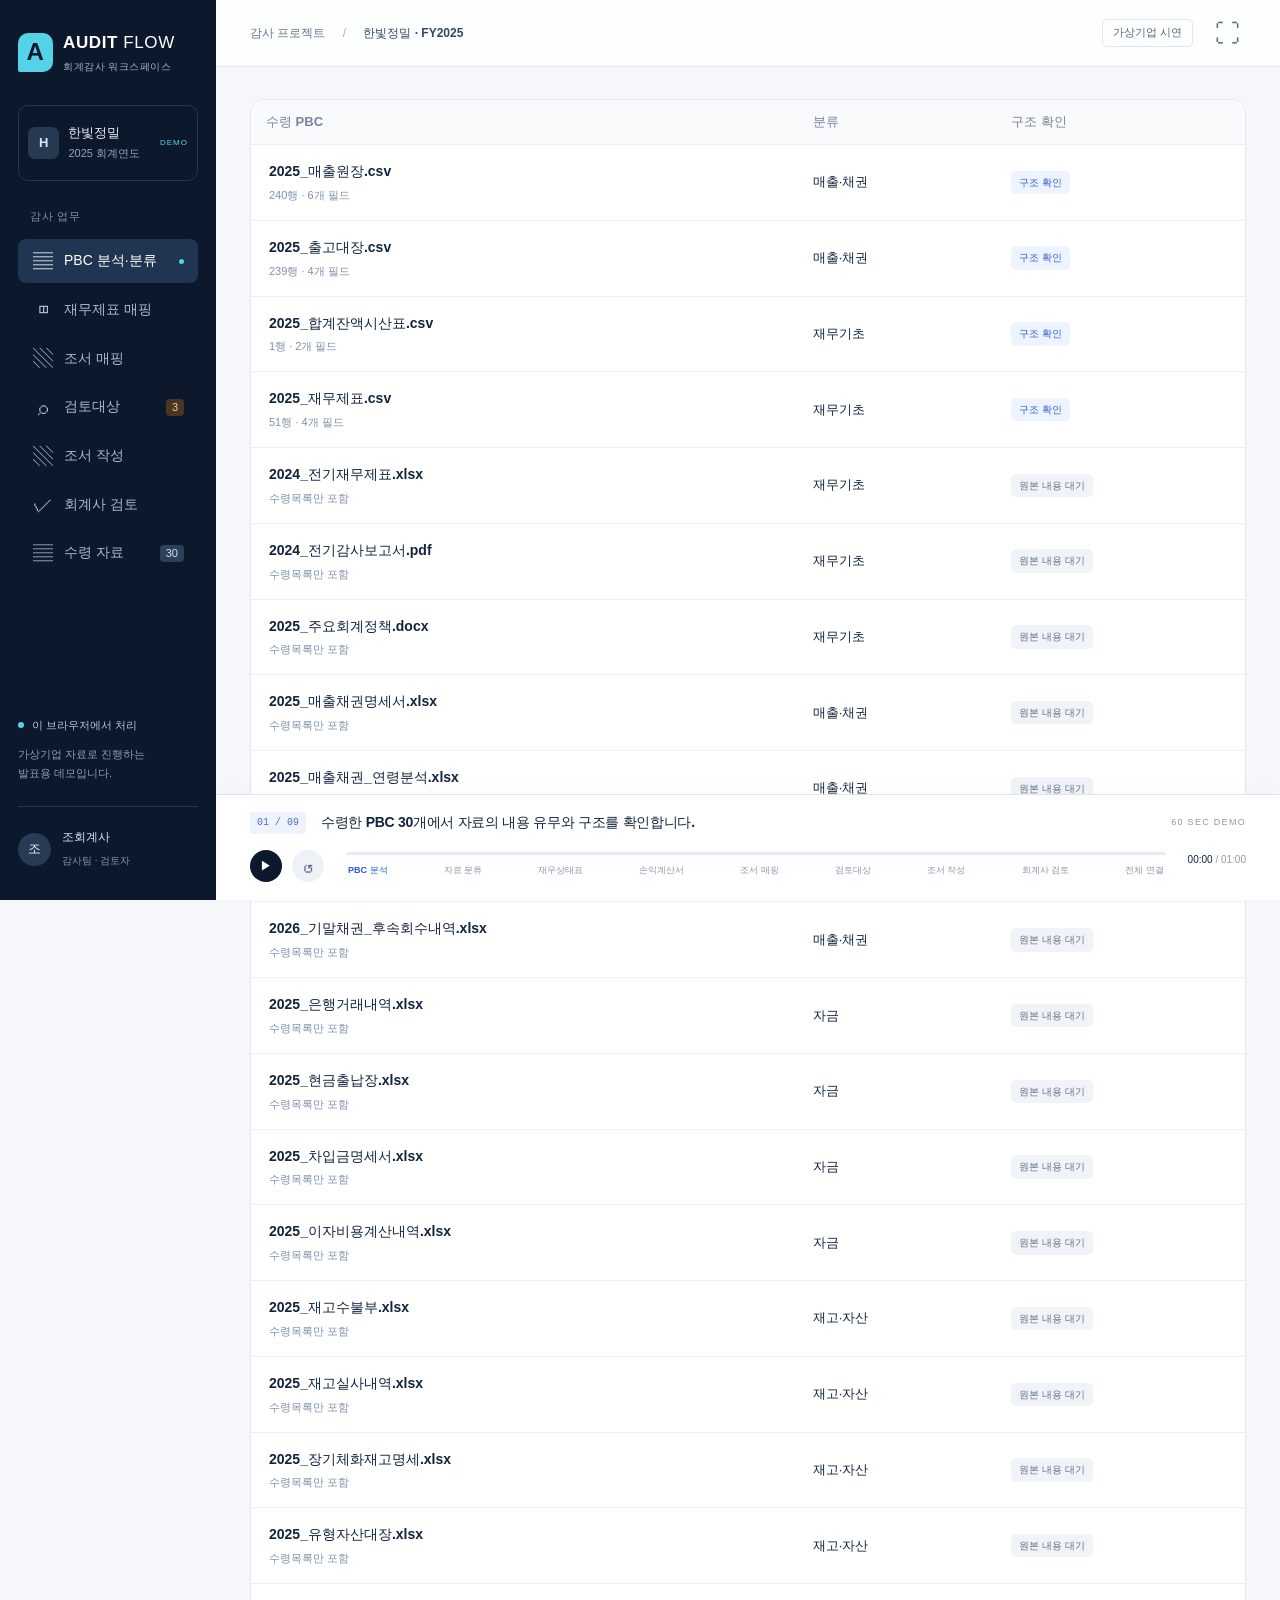
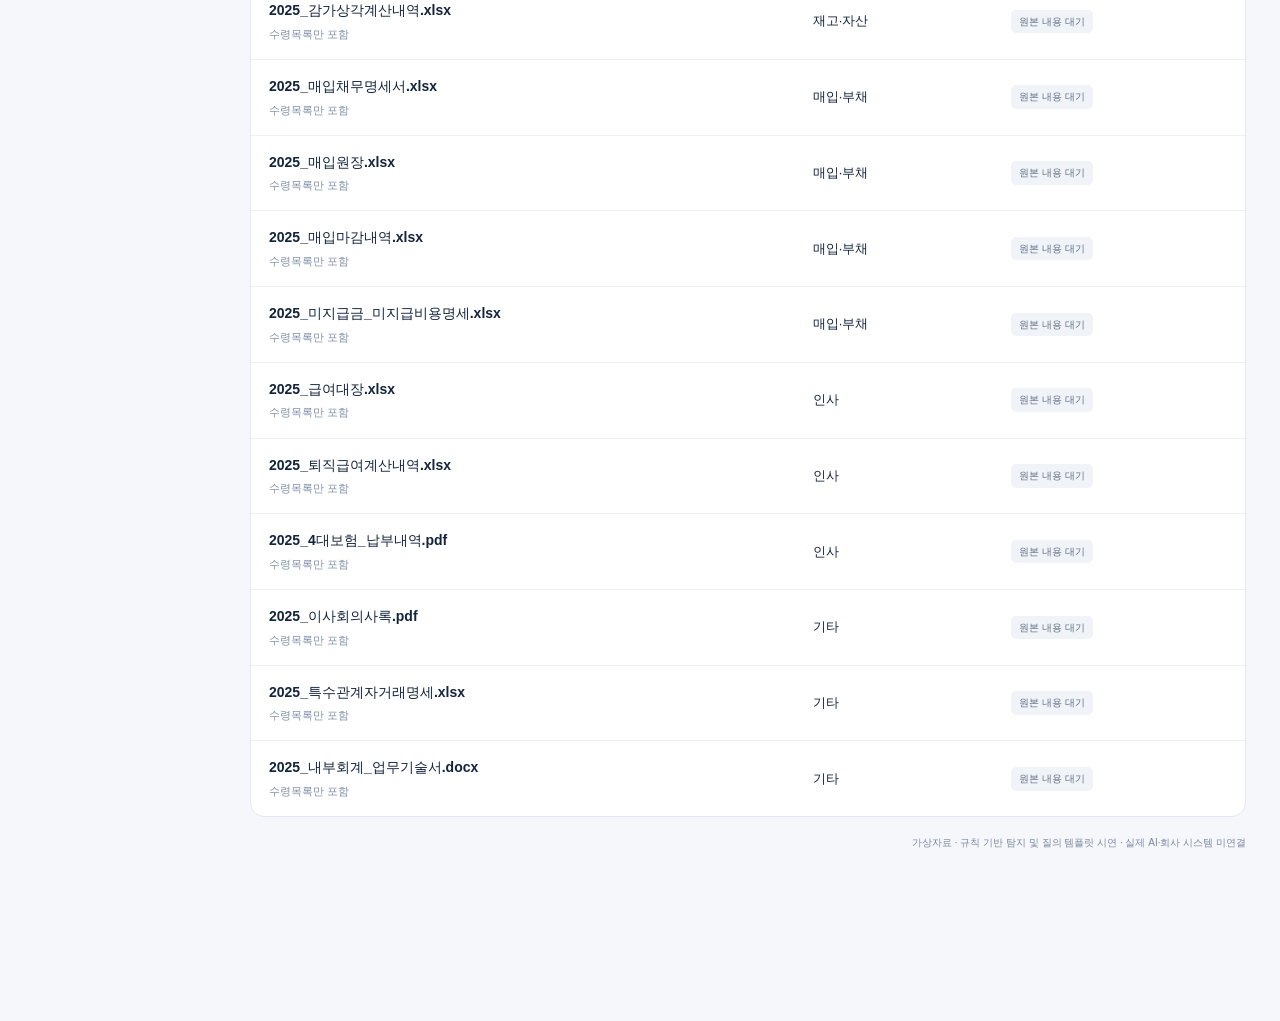
==== audit-demo/index.html @ a82c6f41 "Open audit demo with a focused PBC classification and structure list" ====
<!doctype html>
<html lang="ko">
<head>
  <meta charset="UTF-8">
  <meta name="viewport" content="width=device-width, initial-scale=1">
  <meta name="robots" content="noindex, nofollow">
  <meta name="description" content="수령한 PBC 30개를 분석하고 재무상태표·손익계산서 매핑, 검토대상 확인, 조서 작성으로 이어지는 60초 인터랙티브 데모">
  <title>AUDIT FLOW — 회계감사 자동화 데모</title>
  <link rel="icon" href="data:image/svg+xml,%3Csvg xmlns='http://www.w3.org/2000/svg' viewBox='0 0 40 40'%3E%3Crect width='40' height='40' rx='10' fill='%230c192c'/%3E%3Cpath d='M10 29 20 10 30 29M14 23h12' fill='none' stroke='%2358d4ef' stroke-width='4'/%3E%3C/svg%3E">
  <link rel="stylesheet" href="./styles.css">
  <script src="./engine.js" defer></script>
  <script src="./planning.js" defer></script>
  <script src="./fs-mapping.js" defer></script>
  <script src="./statement-presentation.js" defer></script>
  <script src="./pbc.js" defer></script>
  <script src="./xlsx.js" defer></script>
  <script src="./app.js" defer></script>
</head>
<body>
  <a class="skip" href="#view">본문으로 이동</a>
  <aside class="sidebar">
    <a class="brand" href="./" aria-label="Audit Flow 데모 처음으로"><span class="brand-mark">A</span><span>AUDIT<span class="brand-light"> FLOW</span><small>회계감사 워크스페이스</small></span></a>
    <div class="engagement"><span class="company-avatar">H</span><div><strong>한빛정밀</strong><small>2025 회계연도</small></div><span class="demo-chip">DEMO</span></div>
    <div class="nav-label">감사 업무</div>
    <nav aria-label="감사 업무 메뉴" id="navigation">
      <button data-view="pbc" class="nav-item active" aria-current="page"><span class="nav-icon">▤</span>PBC 분석·분류<span class="nav-dot"></span></button>
      <button data-view="overview" class="nav-item"><span class="nav-icon">◫</span>재무제표 매핑</button>
      <button data-view="workpapers" class="nav-item"><span class="nav-icon">▧</span>조서 매핑</button>
      <button data-view="findings" class="nav-item"><span class="nav-icon">⌕</span>검토대상<span class="nav-count warm" id="issue-nav-count">3</span></button>
      <button data-view="paper" class="nav-item"><span class="nav-icon">▧</span>조서 작성</button>
      <button data-view="review" class="nav-item"><span class="nav-icon">✓</span>회계사 검토</button>
      <button data-view="data" class="nav-item"><span class="nav-icon">▤</span>수령 자료<span class="nav-count" id="file-nav-count">30</span></button>
    </nav>
    <div class="sidebar-bottom"><div class="secure-label"><span class="local-dot"></span>이 브라우저에서 처리</div><p>가상기업 자료로 진행하는<br>발표용 데모입니다.</p><div class="profile"><span>조</span><div><strong>조회계사</strong><small>감사팀 · 검토자</small></div></div></div>
  </aside>
  <div class="workspace">
    <header class="topbar"><div class="breadcrumb">감사 프로젝트 <span>/</span> <strong>한빛정밀 · FY2025</strong></div><div class="topbar-right"><span class="sample-badge">가상기업 시연</span><button class="icon-button" id="fullscreen" aria-label="전체 화면으로 보기" title="전체 화면">⛶</button></div></header>
    <main>
      <div class="page-heading" hidden><div><div class="eyebrow">CONNECTED AUDIT · DEMO</div><h1 id="view-title">재무제표 · PBC 연결</h1><p id="view-subtitle">당기·전기 금액을 확인하고, 오른쪽에서 계정별 매핑과 자료 연결을 확인합니다.</p></div><button class="button primary" id="play-top"><span class="play-symbol">▶</span>60초 시연</button></div>
      <div id="view" tabindex="-1"><!-- INITIAL_VIEW --><section class="panel pbc-list-panel" aria-label="수령 PBC 목록"><div class="pbc-scroll"><table class="pbc-table"><thead><tr><th scope="col">수령 PBC</th><th scope="col">분류</th><th scope="col">구조 확인</th></tr></thead><tbody><tr class=""><td><button class="pbc-file" data-pbc-file="ledger" aria-expanded="false">2025_매출원장.csv<small>240행 · 6개 필드</small></button></td><td>매출·채권</td><td><span class="status blue">구조 확인</span></td></tr><tr class=""><td><button class="pbc-file" data-pbc-file="shipments" aria-expanded="false">2025_출고대장.csv<small>239행 · 4개 필드</small></button></td><td>매출·채권</td><td><span class="status blue">구조 확인</span></td></tr><tr class=""><td><button class="pbc-file" data-pbc-file="trialBalance" aria-expanded="false">2025_합계잔액시산표.csv<small>1행 · 2개 필드</small></button></td><td>재무기초</td><td><span class="status blue">구조 확인</span></td></tr><tr class=""><td><button class="pbc-file" data-pbc-file="financials" aria-expanded="false">2025_재무제표.csv<small>51행 · 4개 필드</small></button></td><td>재무기초</td><td><span class="status blue">구조 확인</span></td></tr><tr class=""><td><button class="pbc-file" data-pbc-file="priorFinancials" aria-expanded="false">2024_전기재무제표.xlsx<small>수령목록만 포함</small></button></td><td>재무기초</td><td><span class="status gray">원본 내용 대기</span></td></tr><tr class=""><td><button class="pbc-file" data-pbc-file="priorAuditReport" aria-expanded="false">2024_전기감사보고서.pdf<small>수령목록만 포함</small></button></td><td>재무기초</td><td><span class="status gray">원본 내용 대기</span></td></tr><tr class=""><td><button class="pbc-file" data-pbc-file="accountingPolicies" aria-expanded="false">2025_주요회계정책.docx<small>수령목록만 포함</small></button></td><td>재무기초</td><td><span class="status gray">원본 내용 대기</span></td></tr><tr class=""><td><button class="pbc-file" data-pbc-file="receivablesSchedule" aria-expanded="false">2025_매출채권명세서.xlsx<small>수령목록만 포함</small></button></td><td>매출·채권</td><td><span class="status gray">원본 내용 대기</span></td></tr><tr class=""><td><button class="pbc-file" data-pbc-file="receivablesAging" aria-expanded="false">2025_매출채권_연령분석.xlsx<small>수령목록만 포함</small></button></td><td>매출·채권</td><td><span class="status gray">원본 내용 대기</span></td></tr><tr class=""><td><button class="pbc-file" data-pbc-file="salesContracts" aria-expanded="false">2025_주요매출계약서.pdf<small>수령목록만 포함</small></button></td><td>매출·채권</td><td><span class="status gray">원본 내용 대기</span></td></tr><tr class=""><td><button class="pbc-file" data-pbc-file="subsequentCollections" aria-expanded="false">2026_기말채권_후속회수내역.xlsx<small>수령목록만 포함</small></button></td><td>매출·채권</td><td><span class="status gray">원본 내용 대기</span></td></tr><tr class=""><td><button class="pbc-file" data-pbc-file="bankTransactions" aria-expanded="false">2025_은행거래내역.xlsx<small>수령목록만 포함</small></button></td><td>자금</td><td><span class="status gray">원본 내용 대기</span></td></tr><tr class=""><td><button class="pbc-file" data-pbc-file="cashBook" aria-expanded="false">2025_현금출납장.xlsx<small>수령목록만 포함</small></button></td><td>자금</td><td><span class="status gray">원본 내용 대기</span></td></tr><tr class=""><td><button class="pbc-file" data-pbc-file="borrowingsSchedule" aria-expanded="false">2025_차입금명세서.xlsx<small>수령목록만 포함</small></button></td><td>자금</td><td><span class="status gray">원본 내용 대기</span></td></tr><tr class=""><td><button class="pbc-file" data-pbc-file="interestCalculation" aria-expanded="false">2025_이자비용계산내역.xlsx<small>수령목록만 포함</small></button></td><td>자금</td><td><span class="status gray">원본 내용 대기</span></td></tr><tr class=""><td><button class="pbc-file" data-pbc-file="inventoryMovement" aria-expanded="false">2025_재고수불부.xlsx<small>수령목록만 포함</small></button></td><td>재고·자산</td><td><span class="status gray">원본 내용 대기</span></td></tr><tr class=""><td><button class="pbc-file" data-pbc-file="inventoryCount" aria-expanded="false">2025_재고실사내역.xlsx<small>수령목록만 포함</small></button></td><td>재고·자산</td><td><span class="status gray">원본 내용 대기</span></td></tr><tr class=""><td><button class="pbc-file" data-pbc-file="slowMovingInventory" aria-expanded="false">2025_장기체화재고명세.xlsx<small>수령목록만 포함</small></button></td><td>재고·자산</td><td><span class="status gray">원본 내용 대기</span></td></tr><tr class=""><td><button class="pbc-file" data-pbc-file="fixedAssetRegister" aria-expanded="false">2025_유형자산대장.xlsx<small>수령목록만 포함</small></button></td><td>재고·자산</td><td><span class="status gray">원본 내용 대기</span></td></tr><tr class=""><td><button class="pbc-file" data-pbc-file="depreciationSchedule" aria-expanded="false">2025_감가상각계산내역.xlsx<small>수령목록만 포함</small></button></td><td>재고·자산</td><td><span class="status gray">원본 내용 대기</span></td></tr><tr class=""><td><button class="pbc-file" data-pbc-file="payablesSchedule" aria-expanded="false">2025_매입채무명세서.xlsx<small>수령목록만 포함</small></button></td><td>매입·부채</td><td><span class="status gray">원본 내용 대기</span></td></tr><tr class=""><td><button class="pbc-file" data-pbc-file="purchasesLedger" aria-expanded="false">2025_매입원장.xlsx<small>수령목록만 포함</small></button></td><td>매입·부채</td><td><span class="status gray">원본 내용 대기</span></td></tr><tr class=""><td><button class="pbc-file" data-pbc-file="purchaseClosing" aria-expanded="false">2025_매입마감내역.xlsx<small>수령목록만 포함</small></button></td><td>매입·부채</td><td><span class="status gray">원본 내용 대기</span></td></tr><tr class=""><td><button class="pbc-file" data-pbc-file="accrualsSchedule" aria-expanded="false">2025_미지급금_미지급비용명세.xlsx<small>수령목록만 포함</small></button></td><td>매입·부채</td><td><span class="status gray">원본 내용 대기</span></td></tr><tr class=""><td><button class="pbc-file" data-pbc-file="payrollLedger" aria-expanded="false">2025_급여대장.xlsx<small>수령목록만 포함</small></button></td><td>인사</td><td><span class="status gray">원본 내용 대기</span></td></tr><tr class=""><td><button class="pbc-file" data-pbc-file="retirementBenefits" aria-expanded="false">2025_퇴직급여계산내역.xlsx<small>수령목록만 포함</small></button></td><td>인사</td><td><span class="status gray">원본 내용 대기</span></td></tr><tr class=""><td><button class="pbc-file" data-pbc-file="socialInsurance" aria-expanded="false">2025_4대보험_납부내역.pdf<small>수령목록만 포함</small></button></td><td>인사</td><td><span class="status gray">원본 내용 대기</span></td></tr><tr class=""><td><button class="pbc-file" data-pbc-file="boardMinutes" aria-expanded="false">2025_이사회의사록.pdf<small>수령목록만 포함</small></button></td><td>기타</td><td><span class="status gray">원본 내용 대기</span></td></tr><tr class=""><td><button class="pbc-file" data-pbc-file="relatedParties" aria-expanded="false">2025_특수관계자거래명세.xlsx<small>수령목록만 포함</small></button></td><td>기타</td><td><span class="status gray">원본 내용 대기</span></td></tr><tr class=""><td><button class="pbc-file" data-pbc-file="internalControlNarrative" aria-expanded="false">2025_내부회계_업무기술서.docx<small>수령목록만 포함</small></button></td><td>기타</td><td><span class="status gray">원본 내용 대기</span></td></tr></tbody></table></div></section><!-- /INITIAL_VIEW --></div>
      <div class="demo-disclosure">가상자료 · 규칙 기반 탐지 및 질의 템플릿 시연 · 실제 AI·회사 시스템 미연결</div>
    </main>
    <section class="presenter" aria-label="발표 재생 제어">
      <div class="presenter-caption"><span id="scene-number">자료 탐색</span><strong id="caption">당기·전기 금액을 확인하고, 오른쪽에서 계정별 매핑과 자료 연결을 확인합니다.</strong><span class="runtime-label">60 SEC DEMO</span></div>
      <div class="player-row"><button class="player-button" id="play" aria-label="60초 시연 재생">▶</button><button class="player-button reset-button" id="restart" aria-label="시연 처음으로">↺</button><div class="timeline"><div class="timeline-track"><div id="timeline-fill"></div></div><div class="chapters" id="chapters"></div></div><span class="timecode" id="timecode">00:00 <span>/ 01:00</span></span></div>
    </section>
  </div>
  <div class="toast" id="toast" role="status" aria-live="polite" hidden></div>
  <noscript>이 데모를 실행하려면 브라우저의 JavaScript를 활성화해 주세요.</noscript>
</body>
</html>
---- audit-demo/styles.css ----
@charset "UTF-8";
:root{color-scheme:light;--ink:#13243d;--muted:#6b788a;--navy:#0c192c;--blue:#255be8;--cyan:#53d2e8;--line:#e2e8f0;--paper:#f5f7fb;--amber:#ad5d0c;--radius:14px;font-family:Inter,Pretendard,"Noto Sans KR","Apple SD Gothic Neo","Malgun Gothic",sans-serif;font-synthesis:none}
*{box-sizing:border-box}body{margin:0;background:var(--paper);color:var(--ink);font-size:15px;line-height:1.55}button,input,textarea{font:inherit}button,a,input,textarea{-webkit-tap-highlight-color:transparent}button{cursor:pointer}button{color:inherit}button:disabled{cursor:default;opacity:.45}button:focus-visible,a:focus-visible,input:focus-visible,textarea:focus-visible{outline:3px solid #36a7ff;outline-offset:4px}button{border:0}a{color:inherit}strong{font-weight:700}small{font-size:12px}.skip{position:fixed;left:20px;top:-70px;background:white;padding:12px;z-index:100}.skip:focus{top:12px}.sidebar{position:fixed;inset:0 auto 0 0;width:216px;background:var(--navy);color:#a5b3c9;padding:30px 18px;display:flex;flex-direction:column;z-index:20}.brand{display:flex;align-items:center;gap:10px;color:#fff;text-decoration:none;font-size:17px;font-weight:800;letter-spacing:.6px}.brand-mark{display:grid;place-items:center;width:35px;height:39px;background:var(--cyan);color:var(--navy);border-radius:10px 10px 10px 2px;font-size:24px;line-height:1}.brand-light{font-weight:400}.brand small{display:block;font-size:10px;color:#a5b3c9;margin-top:3px;letter-spacing:.5px;font-weight:500}.engagement{display:flex;align-items:center;gap:9px;padding:17px 9px;margin:30px 0 27px;border:1px solid #27364b;border-radius:10px;font-size:13px}.company-avatar{background:#283a52;color:#d1e9fe;border-radius:7px;padding:6px 11px;font-weight:800}.engagement strong{display:block;color:#e8effc}.engagement small{color:#95a6be;font-size:11px}.demo-chip{margin-left:auto;font-size:8px;color:#65d0e7;letter-spacing:1px}.nav-label{font-size:11px;color:#7f90aa;letter-spacing:.8px;margin:0 12px 9px}.nav-item{display:flex;align-items:center;gap:11px;width:100%;padding:13px 14px;margin:5px 0;background:transparent;color:#aab9cd;text-align:left;border-radius:8px;font-size:14px;transition:background .18s,color .18s}.nav-item:hover{background:#1b2b41;color:white}.nav-item.active{background:#203552;color:#fff}.nav-icon{font-size:20px;width:21px;text-align:center;line-height:1}.nav-count{margin-left:auto;padding:0 6px;font-size:11px;background:#2d4059;border-radius:4px;color:#d2e3f8}.nav-count.warm{background:#473622;color:#ffd18c}.nav-dot{margin-left:auto;width:5px;height:5px;border-radius:50%;background:var(--cyan)}.nav-item:not(.active) .nav-dot{display:none}.sidebar-bottom{margin-top:auto}.secure-label{display:flex;align-items:center;gap:8px;font-size:11px;color:#b5c7dd}.local-dot{width:6px;height:6px;border-radius:50%;background:var(--cyan)}.sidebar-bottom p{font-size:11px;line-height:1.8;color:#8c9db4;margin-bottom:22px}.profile{display:flex;align-items:center;gap:11px;padding-top:21px;border-top:1px solid #26364a}.profile>span{width:33px;height:33px;border-radius:50%;background:#273b54;display:grid;place-items:center;color:#e1eeff;font-size:13px}.profile strong{font-size:12px;color:#d7e4f5;display:block}.profile small{color:#8096b2;font-size:10px}.workspace{margin-left:216px}.topbar{height:67px;display:flex;align-items:center;justify-content:space-between;padding:0 34px;background:rgba(255,255,255,.85);border-bottom:1px solid var(--line)}.breadcrumb{font-size:12px;color:var(--muted)}.breadcrumb span{padding:0 14px;color:#a6b1c2}.breadcrumb strong{color:#344760;font-weight:600}.topbar-right{display:flex;align-items:center;gap:16px}.sample-badge{font-size:11px;color:#536680;padding:4px 10px;border:1px solid var(--line);border-radius:5px}.icon-button{background:none;font-size:25px;color:#5b6d83}.page-heading{display:flex;align-items:center;justify-content:space-between;gap:20px;margin-bottom:27px}.eyebrow{font-size:10px;font-weight:800;color:#536c91;letter-spacing:2px;margin-bottom:8px}h1{font-size:clamp(23px,2.35vw,36px);line-height:1.3;letter-spacing:-1.5px;margin:0;font-weight:750}.page-heading p{font-size:13px;color:var(--muted);margin:9px 0 0}main{padding:32px 34px 170px;max-width:1760px;margin:0 auto}.button{display:inline-flex;align-items:center;justify-content:center;gap:8px;border-radius:8px;background:#fff;border:1px solid #d8e1ee;min-height:39px;padding:8px 15px;font-size:12px;font-weight:650;white-space:nowrap;transition:transform .15s,background .15s}.button:hover{background:#eef3fc;transform:translateY(-1px)}.button.primary{background:var(--blue);border-color:var(--blue);color:#fff;box-shadow:0 4px 12px #245be824}.button.primary:hover{background:#1749cd}.button.small{min-height:31px;font-size:11px;padding:5px 10px}.button.dark{background:#16263d;color:#fff;border-color:#16263d}.play-symbol{font-size:10px}.summary-grid{display:grid;grid-template-columns:repeat(3,1fr);gap:14px;margin-bottom:21px}.metric{background:#fff;border:1px solid var(--line);border-radius:var(--radius);padding:21px 24px;display:flex;justify-content:space-between;align-items:center}.metric-label{font-size:12px;color:#52647c}.metric-value{font-size:34px;letter-spacing:-1px;font-weight:750;line-height:1.2;margin-top:9px;font-variant-numeric:tabular-nums}.metric-value small{font-size:13px;font-weight:500;margin-left:5px;color:#718097}.metric-foot{font-size:10px;color:#748197;margin-top:7px}.metric-icon{width:44px;height:44px;border-radius:12px;display:grid;place-items:center;background:#edf3ff;color:#386be4;font-size:24px}.metric.warning .metric-icon{color:#b57226;background:#fff4e4}.metric.warning .metric-value{color:#a8641b}.panel{background:white;border:1px solid var(--line);border-radius:var(--radius);overflow:hidden}.panel-head{display:flex;align-items:center;justify-content:space-between;gap:12px;padding:20px 23px;border-bottom:1px solid #edf0f6}.panel-title{font-size:14px;font-weight:750;margin:0}.panel-subtitle{font-size:11px;color:#8290a4;margin-top:4px}.panel-head small{color:#7d8ba1}.status{font-size:10px;padding:4px 8px;border-radius:5px;display:inline-flex;align-items:center;gap:5px;font-weight:600;white-space:nowrap}.status.blue{color:#2f5dcd;background:#edf3ff}.status.amber{color:#9c5b0b;background:#fff2df}.status.gray{color:#627086;background:#f0f3f7}.overview-grid{display:grid;grid-template-columns:minmax(0,1.33fr) minmax(280px,1fr);gap:19px}.flow-panel{padding:23px;background:linear-gradient(120deg,#12233d,#193253);color:white;border:0;border-radius:var(--radius);position:relative;overflow:hidden;margin-bottom:19px}.flow-panel .eyebrow{color:#94cfe7;font-size:9px}.flow-title{font-size:23px;letter-spacing:-.7px;margin:5px 0 6px}.flow-description{font-size:11px;color:#b9cadf;margin:0 0 24px}.flow-nodes{display:flex;align-items:center;justify-content:space-between;gap:8px}.flow-node{padding:13px 10px;width:30%;background:#ffffff09;border:1px solid #6586ac40;border-radius:9px}.flow-node span{display:block;font-size:10px;color:#9bb3d0;margin-bottom:5px}.flow-node strong{font-size:13px;font-weight:650}.flow-node small{display:block;margin-top:6px;font-size:10px;color:#9cb9d3}.flow-node:last-child{background:#53d2e818;border-color:#53d2e850}.flow-arrow{color:#6b8bb3;font-size:16px}.issue-list{padding:0 22px}.issue-card{display:block;width:100%;border-bottom:1px solid #edf0f6;background:white;text-align:left;padding:17px 0;transition:background .15s}.issue-card:last-child{border-bottom:0}.issue-card:hover{background:#f8faff}.issue-row-head{display:flex;align-items:center;justify-content:space-between;gap:6px;margin-bottom:8px}.transaction-id{font-size:10px;font-family:ui-monospace,SFMono-Regular,Consolas,monospace;color:#8190a8;letter-spacing:.3px}.issue-card strong{font-size:13px;display:block;line-height:1.5}.issue-card p{font-size:11px;color:#7c899c;margin:6px 0 0}.issue-amount{font-size:12px;color:#3c526f;display:flex;align-items:center;justify-content:space-between;margin-top:9px;font-variant-numeric:tabular-nums}.row-arrow{font-size:16px;color:#6f8bb2}.recon-list{padding:0 23px}.recon-row{display:flex;gap:10px;align-items:center;padding:14px 0;border-bottom:1px solid #edf0f6;font-size:12px}.recon-row:last-child{border-bottom:0}.recon-row .status{margin-left:auto}.check-mark{display:grid;place-items:center;background:#edf3ff;color:#426ede;border-radius:50%;width:20px;height:20px;font-size:11px}.recon-amount{display:block;font-size:10px;color:#8a98ab;font-variant-numeric:tabular-nums}.panel-footer{border-top:1px solid #edf0f6;padding:14px 23px;display:flex;align-items:center;justify-content:space-between;font-size:11px;color:#7a899f}.text-button{color:#2c61d9;font-size:11px;font-weight:650;background:none;padding:3px}.view-enter{animation:enter .35s ease both}@keyframes enter{from{opacity:0;transform:translateY(7px)}to{opacity:1;transform:none}}.demo-disclosure{font-size:10px;color:#7c899e;margin:18px 0 0;text-align:right}.presenter{position:fixed;bottom:0;left:216px;right:0;background:#fff;border-top:1px solid #dce4f0;padding:17px 34px 18px;z-index:15;box-shadow:0 -8px 24px #12223b04}.presenter-caption{display:flex;align-items:center;gap:15px;margin-bottom:16px}.presenter-caption>span:first-child{font-size:10px;font-family:ui-monospace,monospace;color:#4773c7;background:#eef3ff;padding:3px 7px;border-radius:4px}.presenter-caption strong{font-size:14px;font-weight:650;letter-spacing:-.3px}.runtime-label{margin-left:auto;color:#8c98aa;font-size:9px;letter-spacing:1.3px}.player-row{display:flex;align-items:center;gap:10px}.player-button{width:32px;height:32px;border-radius:50%;background:var(--navy);color:#fff;flex:0 0 auto;font-size:12px;display:grid;place-items:center}.reset-button{background:#eef2f8;color:#576a85;font-size:21px}.timeline{flex:1;min-width:0;margin:0 12px}.timeline-track{height:3px;background:#e5ebf5;border-radius:4px;overflow:hidden}.timeline-track>div{width:0;height:100%;background:#3367e5;transition:width .12s linear}.chapters{display:flex;justify-content:space-between;margin-top:7px;gap:4px}.chapters button{font-size:9px;background:none;color:#8996a9;padding:2px;white-space:nowrap}.chapters button.current{color:#285fe0;font-weight:750}.timecode{font-size:10px;font-variant-numeric:tabular-nums;white-space:nowrap;align-self:flex-start;padding-top:2px}.timecode span{color:#909aad}.file-grid{display:grid;grid-template-columns:repeat(4,minmax(0,1fr));gap:12px;margin-bottom:19px}.file-card{background:white;border:1px solid var(--line);border-radius:11px;padding:16px;text-align:left;min-width:0}.file-card.selected{border-color:#6591f2;background:#f3f7ff;box-shadow:0 0 0 1px #6591f2}.file-type{display:inline-flex;align-items:center;justify-content:center;border-radius:7px;width:34px;height:37px;background:#e9f0ff;color:#3e68ca;font-size:9px;font-weight:800;margin-bottom:12px}.file-name{font-size:12px;font-weight:650;display:block;word-break:keep-all;overflow-wrap:anywhere}.file-card small{display:block;color:#7b8aa0;font-size:10px;margin-top:5px}.table-wrap{overflow:auto}table{border-collapse:collapse;width:100%;font-size:12px;text-align:left}th{font-size:10px;color:#77869c;font-weight:600;background:#f8fafc;white-space:nowrap}th,td{padding:13px 18px;border-bottom:1px solid #edf1f6}td{white-space:nowrap}td.wrap{white-space:normal;min-width:180px}tbody tr:last-child td{border-bottom:0}td.num,th.num{text-align:right;font-variant-numeric:tabular-nums}tr.flagged td{background:#fff8ed}tr.flagged td:first-child{border-left:3px solid #ce8b36}tr.clickable{cursor:pointer}tr.clickable:hover td{background:#f0f5ff}.table-tools{display:flex;gap:8px;align-items:center}.search{font-size:12px;border:1px solid #dbe3ee;border-radius:7px;padding:7px 10px;min-width:0;width:200px;color:#263f60;background:white}.source-label{font-family:ui-monospace,monospace;font-size:10px;color:#7e8fa8}.detail-grid{display:grid;grid-template-columns:minmax(240px,.78fr) minmax(0,1.65fr);gap:19px}.finding-selector{border:1px solid var(--line);border-radius:var(--radius);overflow:hidden;background:white;align-self:start}.finding-selector .issue-card{padding:19px;border-left:3px solid transparent}.finding-selector .issue-card.selected{background:#f1f6ff;border-left-color:#326be8}.finding-selector .issue-card strong{font-size:12px}.finding-detail{min-width:0}.detail-heading{display:flex;justify-content:space-between;align-items:center;margin-bottom:15px}.detail-heading h2{font-size:20px;letter-spacing:-.6px;margin:4px 0 0}.detail-heading small{font-size:11px;color:#6c7c92}.evidence-pair{display:grid;grid-template-columns:1fr 35px 1fr;align-items:stretch;padding:23px;gap:0}.evidence-block{background:#f6f8fc;border:1px solid #e4eaf4;border-radius:10px;padding:18px}.evidence-block.alert{background:#fff8ee;border-color:#edcf9e}.evidence-block .evidence-label{font-size:11px;color:#697b95}.evidence-value{font-size:27px;letter-spacing:-.8px;font-weight:750;margin:8px 0;line-height:1.3;font-variant-numeric:tabular-nums;overflow-wrap:anywhere}.evidence-value.small{font-size:21px}.evidence-block .source-label{display:block;margin-top:7px;font-size:9px}.evidence-divider{display:grid;place-items:center;color:#c18a3e;font-size:20px}.finding-summary{padding:0 23px 20px;color:#576b88;font-size:12px;line-height:1.9}.question-panel{margin-top:17px;padding:22px;background:#f0f5ff;border:1px solid #d8e5ff;border-radius:var(--radius)}.question-panel h3{font-size:12px;margin:0 0 10px;color:#3159a2}.question-panel p{font-size:13px;line-height:1.9;margin:0;color:#344e75}.question-panel .status{margin-left:7px;font-size:9px;background:#e2ebfd}.detail-actions{display:flex;justify-content:flex-end;gap:8px;margin-top:17px}.evidence-table{margin-top:17px}.evidence-table.hidden{display:none}.paper-meta{display:flex;gap:28px;flex-wrap:wrap;padding:21px 24px;font-size:11px;border-bottom:1px solid #e8edf5}.paper-meta span{display:block;color:#8391a6;font-size:9px;margin-bottom:5px}.paper-meta strong{font-weight:650}.paper-banner{background:#122944;color:#fff;display:flex;justify-content:space-between;align-items:center;padding:24px}.paper-banner h2{margin:0;font-size:22px;letter-spacing:-.7px}.paper-banner p{margin:5px 0 0;color:#9cb8d6;font-size:11px}.paper-banner .status{background:#2b4360;color:#d6e9ff}.paper-body{padding:22px 24px}.paper-section-label{font-size:11px;color:#6481a6;margin:0 0 8px;font-weight:700}.paper-body p{font-size:12px;color:#4b617c;line-height:1.9;margin:0 0 20px}.paper-table td{font-size:11px;white-space:normal;vertical-align:top;line-height:1.8}.paper-table th{font-size:10px}.paper-note{margin:20px 0 0!important;padding:14px 17px;border-left:3px solid #b3c7e6;background:#f3f6fb;color:#68809e!important;font-size:11px!important}.review-layout{display:grid;grid-template-columns:minmax(0,1.2fr) minmax(280px,1fr);gap:20px}.review-card{padding:23px}.review-card label{display:block;font-size:12px;font-weight:650;margin:20px 0 8px}.review-card textarea{width:100%;min-height:126px;border:1px solid #d4dfed;background:#fbfcff;border-radius:8px;padding:12px;font-size:12px;resize:vertical;line-height:1.7;color:#314969}.review-card .helper{font-size:10px;color:#7f8ca1;margin:8px 0 20px}.review-card .question-panel{margin-top:15px;padding:17px}.review-card .question-panel p{font-size:12px}.review-history{padding:23px}.history-item{display:flex;gap:13px;padding:0 0 21px}.history-node{height:22px;width:22px;border-radius:50%;background:#edf3ff;color:#4b75c9;font-size:11px;display:grid;place-items:center;flex:0 0 auto}.history-item strong{font-size:12px;display:block}.history-item p{font-size:11px;color:#8190a5;margin:5px 0 0}.pending-box{border:1px solid #e7cda5;background:#fff8ed;border-radius:10px;padding:16px}.pending-box strong{font-size:12px;color:#9b651e}.pending-box p{font-size:11px;line-height:1.8;color:#91754f;margin:5px 0 0}.toast{position:fixed;bottom:135px;left:calc(50% + 108px);transform:translateX(-50%);background:#142a47;color:white;padding:13px 22px;border-radius:9px;box-shadow:0 8px 35px #132d5930;font-size:12px;z-index:100;max-width:80vw}.toast[hidden]{display:none}.empty{padding:45px;text-align:center;color:#72839b;font-size:13px}.toolbar-summary{font-size:11px;color:#7285a0}.overview-note{margin-top:18px;padding:14px 18px;background:#eef3fb;border:1px solid #e0e8f5;border-radius:9px;display:flex;align-items:center;gap:10px;font-size:11px;color:#6d809d}.overview-note strong{font-size:12px;color:#365475}.loading-line{height:3px;background:#edf2fb;overflow:hidden;margin-bottom:20px}.loading-line:before{content:"";display:block;width:35%;height:100%;background:#366cec;animation:load 1.2s infinite}@keyframes load{from{transform:translateX(-100%)}to{transform:translateX(400%)}}.inline-id{font-family:ui-monospace,monospace;font-size:11px;color:#607da4}.review-select{border:1px solid #d3dff0;border-radius:6px;background:white;font:inherit;padding:8px;width:100%;margin-top:13px;font-size:12px;color:#345273}.two-buttons{display:flex;gap:8px;flex-wrap:wrap}.recon-focus{outline:2px solid #8fabf5;outline-offset:3px}.highlight-pulse{animation:pulse 1.5s ease 2}@keyframes pulse{50%{box-shadow:0 0 0 5px #3b72ed16}}.replay-end{background:#122943;color:white;border-radius:12px;padding:24px;margin-bottom:20px;display:flex;justify-content:space-between;align-items:center;gap:15px}.replay-end h2{font-size:22px;margin:0 0 5px}.replay-end p{margin:0;color:#b5cce2;font-size:12px}
@media(min-width:1550px){main{padding:43px 48px 174px}.topbar{padding:0 48px}.presenter{padding:20px 48px}.summary-grid{gap:20px}.metric{padding:28px}.overview-grid{gap:25px}.flow-panel{padding:30px}.flow-title{font-size:28px}.flow-description{font-size:13px;margin-bottom:30px}.flow-node{padding:20px 16px}.flow-node strong{font-size:16px}.flow-node small{font-size:12px}.panel-head{padding:24px 27px}.issue-card{padding:22px 0}.issue-card strong{font-size:15px}.issue-card p{font-size:12px}.issue-amount{font-size:14px}.recon-row{padding:20px 0;font-size:14px}.presenter-caption strong{font-size:17px}.chapters button{font-size:11px}.evidence-value{font-size:34px}.question-panel p{font-size:16px}.finding-summary{font-size:14px}.paper-table td{font-size:13px}.paper-body p{font-size:14px}.review-card textarea{font-size:14px}.review-card .question-panel p{font-size:14px}}
@media(max-width:1100px){.sidebar{width:180px;padding:25px 12px}.workspace{margin-left:180px}.presenter{left:180px;padding:15px 22px}.brand{font-size:14px;gap:7px}.brand-mark{width:30px;height:35px}.demo-chip{display:none}main{padding:27px 22px 170px}.topbar{padding:0 22px}.page-heading{align-items:flex-start}h1{font-size:25px}.metric{padding:18px}.metric-icon{display:none}.metric-value{font-size:30px}.overview-grid{grid-template-columns:1.05fr 1fr;gap:15px}.flow-panel{padding:19px}.flow-node{padding:11px 8px}.flow-node strong{font-size:11px}.flow-node small{font-size:9px}.flow-title{font-size:21px}.detail-grid{grid-template-columns:220px minmax(0,1fr)}.evidence-pair{padding:16px;grid-template-columns:1fr 22px 1fr}.evidence-block{padding:12px}.evidence-value{font-size:21px}.detail-heading h2{font-size:17px}.runtime-label{display:none}.toast{left:calc(50% + 90px)}}
@media(max-width:800px){.sidebar{position:static;width:100%;padding:15px 18px;display:block}.brand{display:inline-flex}.brand small{display:none}.engagement,.nav-label,.sidebar-bottom{display:none}nav{display:flex;margin-top:14px;gap:4px;overflow:auto}.nav-item{width:auto;flex:1;justify-content:center;padding:9px 12px;white-space:nowrap;margin:0;font-size:12px}.nav-icon,.nav-dot,.nav-count{display:none}.workspace{margin-left:0}.topbar{height:49px;padding:0 20px}.topbar-right{gap:9px}.breadcrumb{font-size:10px}.breadcrumb span{padding:0 6px}main{padding:25px 20px 160px}.page-heading{margin-bottom:21px;gap:10px}.page-heading p{font-size:11px;line-height:1.8}h1{font-size:23px;letter-spacing:-1px}.eyebrow{font-size:8px;letter-spacing:1.4px}.page-heading .button{padding:8px 10px;font-size:10px;min-height:35px}.summary-grid{gap:9px}.metric{padding:15px 13px;border-radius:10px}.metric-label{font-size:10px}.metric-value{font-size:28px}.metric-foot{font-size:9px}.overview-grid{grid-template-columns:1fr}.flow-panel{padding:23px}.flow-title{font-size:23px}.flow-node{padding:14px}.flow-node strong{font-size:14px}.flow-node small{font-size:10px}.detail-grid{grid-template-columns:1fr}.finding-selector{display:grid;grid-template-columns:repeat(3,minmax(0,1fr))}.finding-selector .issue-card{padding:13px 11px;border-left:0;border-bottom:3px solid transparent;border-right:1px solid #e5ebf5}.finding-selector .issue-card.selected{border-left:0;border-bottom-color:#3469e5}.finding-selector .issue-card strong{font-size:11px}.finding-selector .issue-card p,.finding-selector .issue-amount{display:none}.finding-selector .issue-row-head{flex-wrap:wrap}.detail-heading{margin-top:7px}.evidence-block{padding:18px}.evidence-value{font-size:25px}.file-grid{grid-template-columns:repeat(2,minmax(0,1fr))}.file-card{padding:14px}.review-layout{grid-template-columns:1fr}.presenter{left:0;padding:13px 20px}.presenter-caption{gap:8px;margin-bottom:14px}.presenter-caption strong{font-size:12px}.presenter-caption>span:first-child{font-size:9px;flex-shrink:0}.timeline{margin:0 3px}.chapters button{font-size:8px}.chapters button:nth-child(even){display:none}.timecode{font-size:9px}.player-button{width:29px;height:29px}.player-row{gap:8px}.demo-disclosure{text-align:left;font-size:9px}.toast{left:50%;bottom:130px;max-width:92vw;width:max-content}.panel-head{padding:17px}.table-tools{flex-wrap:wrap;justify-content:flex-end}.search{width:130px}.panel-title{font-size:12px}.paper-meta{gap:17px;padding:17px}.paper-banner{padding:20px}.paper-banner h2{font-size:19px}.replay-end{align-items:flex-start;flex-direction:column}.replay-end h2{font-size:20px}}
@media(prefers-reduced-motion:reduce){*,*:before,*:after{animation:none!important;transition:none!important;scroll-behavior:auto!important}}

/* Thirty received files: compact manifest alongside a readable source preview. */
.summary-grid{grid-template-columns:repeat(4,minmax(0,1fr))}.metric{min-width:0}.metric-icon{display:none}.receipt-summary{display:flex;align-items:center;justify-content:space-between;gap:20px;background:#132a47;color:#fff;border-radius:14px;padding:23px 27px;margin-bottom:18px}.receipt-summary strong{font-size:39px;font-weight:750;letter-spacing:-1px;line-height:1.2}.receipt-summary strong span{font-size:17px;font-weight:500;letter-spacing:-.4px;margin-left:9px}.receipt-summary p{color:#abc1db;font-size:12px;margin:8px 0 0}.receipt-stats{display:flex;gap:29px;font-size:11px;color:#afc6df}.receipt-stats b{display:block;font-size:25px;color:#fff;margin-bottom:3px;font-variant-numeric:tabular-nums}.file-categories{display:flex;flex-wrap:wrap;gap:7px;margin-bottom:17px}.file-categories button{background:white;border:1px solid #e0e7f2;padding:6px 10px;border-radius:6px;font-size:11px;color:#6a7f9a}.file-categories button.active{background:#eaf1ff;border-color:#91acf0;color:#255bc9}.file-categories button span{margin-left:7px;font-size:10px;opacity:.7}.received-layout{display:grid;grid-template-columns:minmax(265px,.9fr) minmax(0,1.5fr);gap:18px;align-items:start}.received-scroll{max-height:440px;overflow:auto;scrollbar-width:thin}.received-file{display:flex;align-items:center;gap:10px;padding:13px 16px;width:100%;text-align:left;background:#fff;border-bottom:1px solid #edf1f6;min-width:0}.received-file:last-child{border-bottom:0}.received-file:hover{background:#f7faff}.received-file.selected{background:#edf4ff;box-shadow:inset 3px 0 #3369e4}.received-file .file-type{flex-shrink:0;margin:0;width:30px;height:35px;font-size:8px}.received-file-info{min-width:0;flex:1}.received-file-info strong{display:block;font-size:11px;font-weight:650;overflow-wrap:anywhere;line-height:1.5}.received-file-info small{display:block;font-size:9px;color:#8593a8;margin-top:3px}.receipt-state{flex-shrink:0;font-size:8px;color:#8491a5;background:#eff2f7;padding:3px 5px;border-radius:4px}.receipt-state.ready{color:#3966c8;background:#e3edff}.source-preview{min-width:0}.source-preview .table-wrap{max-height:440px}.source-preview .panel-head{flex-wrap:wrap}.source-preview td,.source-preview th{padding:12px;font-size:10px}.received-detail{padding:28px}.received-detail .large{width:45px;height:50px;font-size:11px}.received-detail h2{font-size:19px;overflow-wrap:anywhere;letter-spacing:-.6px}.received-detail>p{font-size:12px;color:#7b8da4;line-height:1.8}.received-detail dl{margin:22px 0;font-size:12px}.received-detail dl>div{display:flex;border-bottom:1px solid #eaf0f6;padding:12px 0}.received-detail dt{color:#8a97ab;min-width:95px}.received-detail dd{margin:0;color:#3f587a}.received-detail .pending-box{margin-top:20px}
@media(min-width:1550px){.received-file{padding:15px 20px}.received-file-info strong{font-size:13px}.received-file-info small{font-size:10px}.receipt-state{font-size:10px}.received-scroll,.source-preview .table-wrap{max-height:480px}.source-preview td,.source-preview th{font-size:12px}.file-categories button{font-size:12px}}
@media(max-width:1100px){.summary-grid{grid-template-columns:repeat(2,minmax(0,1fr))}.received-layout{grid-template-columns:minmax(250px,.9fr) minmax(0,1.1fr)}.receipt-stats{gap:17px}.received-file{gap:7px;padding:12px}}
@media(max-width:800px){.summary-grid{grid-template-columns:repeat(2,minmax(0,1fr))}.received-layout{grid-template-columns:1fr}.received-scroll{max-height:280px}.receipt-summary{padding:20px;align-items:flex-start}.receipt-summary strong{font-size:32px}.receipt-summary strong span{font-size:13px}.receipt-summary p{font-size:10px}.receipt-stats{gap:12px;font-size:9px}.receipt-stats b{font-size:21px}.file-categories{gap:5px}.file-categories button{padding:5px 8px;font-size:10px}.received-file-info strong{font-size:12px}.received-file-info small{font-size:10px}.receipt-state{font-size:10px}}
/* Financial-statement cross-check alongside PBC-to-workpaper mapping. */
.classification-path{display:flex;align-items:center;justify-content:space-between;gap:12px;padding:17px 21px;background:#142d4a;border-radius:11px;color:#d9e8fa;margin-bottom:21px;font-size:12px}.classification-path span{display:flex;align-items:center;gap:9px}.classification-path b{font-family:ui-monospace,monospace;font-size:10px;color:#61cbe4}.classification-path i{font-style:normal;color:#7595b9}.fs-tabs{display:flex;gap:5px;flex-wrap:wrap;border-bottom:1px solid #dce5f2;margin-bottom:17px}.fs-tabs button{background:transparent;color:#7a8ba4;border-bottom:2px solid transparent;font-size:12px;font-weight:600;padding:9px 15px 11px}.fs-tabs button.active{color:#255cd8;border-bottom-color:#255cd8;background:#edf3ff;border-radius:6px 6px 0 0}.classification-layout{display:grid;grid-template-columns:minmax(0,1.5fr) minmax(280px,1fr);gap:18px;align-items:start}.accounts-panel{min-width:0}.account-table-scroll{max-height:432px;overflow:auto;scrollbar-width:thin}.account-table thead{position:sticky;top:0;z-index:2}.account-table th{padding:11px 15px;font-size:10px}.account-table td{padding:10px 15px;font-size:11px}.account-table td:first-child{padding:0}.account-link{background:none;display:block;width:100%;text-align:left;padding:10px 15px;font-size:12px;font-weight:650;color:#334f73}.account-link small{display:block;font-size:9px;font-weight:400;color:#8b9ab1;line-height:1.3;margin-bottom:4px}.account-table tr:hover td{background:#f4f8ff}.account-table tr.account-selected td{background:#eaf2ff}.account-table tr.account-selected td:first-child{box-shadow:inset 3px 0 #2e65e2}.account-table tr.subtotal td{background:#f2f5fa;font-weight:700}.account-detail-head{background:#f6f9fe;padding:21px 23px;border-bottom:1px solid #e3ebf7}.account-detail-head .eyebrow{font-size:9px;letter-spacing:1px}.account-detail-head h2{font-size:21px;letter-spacing:-.5px;margin:7px 0}.account-detail-head p{font-size:11px;color:#7b8da8;line-height:1.9;margin:0}.account-detail-section{padding:18px 21px;border-bottom:1px solid #ecf1f8}.account-detail-section:last-child{border-bottom:0}.account-detail-section h3{font-size:12px;margin:0 0 12px;font-weight:700}.account-detail-section h3 span{font-weight:500;color:#6f8ab2;margin-left:5px}.mapped-paper{display:flex;flex-wrap:wrap;gap:5px 9px;align-items:center;text-align:left;background:white;border:1px solid #dce7f7;border-radius:7px;padding:12px;margin:8px 0;width:100%}.mapped-paper:hover{background:#f0f6ff;border-color:#93b2ed}.mapped-paper .transaction-id{font-size:9px}.mapped-paper strong{font-size:12px;flex:1}.mapped-paper .status{font-size:9px}.mapped-source{display:flex;align-items:center;gap:9px;background:none;width:100%;padding:10px 0;border-top:1px solid #edf2f8;text-align:left}.mapped-source .file-type{height:28px;width:25px;font-size:7px;margin:0;flex-shrink:0}.mapped-source>span:nth-child(2){flex:1;min-width:0}.mapped-source strong{font-size:10px;display:block;font-weight:600;overflow-wrap:anywhere}.mapped-source small{font-size:9px;display:block;color:#8d9caf;margin-top:3px}.mapped-source b{font-size:13px;color:#5a7fae}.mapped-source:hover strong{color:#2964dc}.catalog-heading{display:flex;align-items:center;justify-content:space-between;gap:15px;margin-bottom:17px}.catalog-heading p{margin:0}.catalog-heading strong{font-size:20px;letter-spacing:-.4px}.catalog-heading p span{font-size:11px;color:#7d8ea6;display:block;margin-top:5px}.catalog-layout{display:grid;grid-template-columns:minmax(0,1.2fr) minmax(290px,1fr);gap:20px;align-items:start}.catalog-scroll{max-height:540px;overflow:auto;scrollbar-width:thin}.catalog-row{display:grid;grid-template-columns:75px minmax(0,1fr) auto;gap:4px 10px;align-items:center;padding:16px 20px;width:100%;text-align:left;background:#fff;border-bottom:1px solid #eaf0f8}.catalog-row .transaction-id{grid-row:span 2;font-size:10px}.catalog-row strong{font-size:12px;line-height:1.6}.catalog-row small{grid-column:2;font-size:10px;color:#8c9cb2}.catalog-row .status{grid-column:3;grid-row:1 / span 2;font-size:9px}.catalog-row:hover{background:#f5f9ff}.catalog-row.selected{background:#edf4ff;box-shadow:inset 3px 0 #326ae5}.account-tags{display:flex;flex-wrap:wrap;gap:7px}.account-tags button{border:1px solid #d7e3f5;background:#f4f8ff;color:#4672b3;border-radius:6px;padding:5px 9px;font-size:11px}.account-tags span{font-size:11px;color:#7c8da4}.overview-note{flex-wrap:wrap}.overview-note .text-button{margin-left:auto}.nav-item{padding-top:11px;padding-bottom:11px}
@media(min-width:1550px){.classification-path{font-size:14px;padding:20px 25px}.fs-tabs button{font-size:14px}.classification-layout{grid-template-columns:minmax(0,1.6fr) minmax(350px,1fr)}.account-table th{font-size:12px}.account-table td{font-size:13px}.account-link{font-size:14px}.account-link small{font-size:10px}.account-table-scroll{max-height:452px}.account-detail-head h2{font-size:24px}.account-detail-head p{font-size:12px}.account-detail-section h3{font-size:14px}.mapped-paper strong{font-size:14px}.mapped-source strong{font-size:12px}.mapped-source small{font-size:10px}.catalog-row strong{font-size:14px}.catalog-row small{font-size:11px}.catalog-row{padding:18px 24px}}
@media(max-width:1100px){.classification-layout{grid-template-columns:minmax(0,1.2fr) minmax(250px,1fr)}.classification-path{font-size:10px;padding:15px;gap:7px}.classification-path span{gap:5px}.account-table th,.account-table td{padding:10px;font-size:10px}.account-link{font-size:11px;padding:10px}.catalog-row{grid-template-columns:60px minmax(0,1fr) auto;padding:14px 12px;gap:4px 6px}.catalog-row strong{font-size:11px}.account-detail-section{padding:16px}.fs-tabs button{font-size:11px;padding:9px 10px}}
@media(max-width:800px){.classification-layout,.catalog-layout{grid-template-columns:1fr}.classification-path{gap:7px;padding:14px 12px;font-size:10px}.classification-path span{display:block}.classification-path b{display:block;margin-bottom:3px}.classification-path i{font-size:11px}.fs-tabs button{font-size:10px;padding:9px 7px}.account-table-scroll{max-height:380px}.account-table th,.account-table td{font-size:10px}.account-detail-head h2{font-size:21px}.account-detail-section h3{font-size:13px}.mapped-paper strong{font-size:13px}.mapped-source strong{font-size:12px}.mapped-source small{font-size:10px}.catalog-scroll{max-height:360px}.catalog-row strong{font-size:12px}.catalog-heading strong{font-size:18px}.catalog-heading p span{font-size:10px}.catalog-heading .button{font-size:10px}.nav-item{font-size:11px;padding:9px 11px;flex:none}.nav-item.active{background:#203552}}
/* Received PBC is the starting point of the presentation. */
.pbc-phases{display:grid;grid-template-columns:repeat(3,minmax(0,1fr));gap:10px;margin-bottom:19px}.pbc-phases button{display:flex;align-items:center;gap:16px;padding:18px 22px;text-align:left;border:1px solid #d7e3f3;background:#fff;border-radius:11px}.pbc-phases button.active{background:#142d4a;color:#fff;border-color:#142d4a}.pbc-phases b{color:#6b8aaa;font-size:20px;font-weight:500}.pbc-phases .active b{color:#61cee6}.pbc-phases strong{display:block;font-size:15px}.pbc-phases small{display:block;font-size:10px;color:#8397b1;margin-top:3px}.pbc-phases .active small{color:#b4cce5}.pbc-phases i{margin-left:auto;font-style:normal;color:#7a99bc}.pbc-phases button:last-child i{display:none}.pbc-layout{display:grid;grid-template-columns:minmax(0,1.55fr) minmax(320px,1fr);gap:19px;align-items:start}.pbc-scroll{max-height:435px;overflow:auto;scrollbar-width:thin}.pbc-table{table-layout:fixed;width:100%}.pbc-table th:first-child{width:47%}.pbc-table th:nth-child(2){width:19%}.pbc-table thead{position:sticky;top:0;z-index:1}.pbc-table th,.pbc-table td{padding:12px 15px;font-size:11px;overflow-wrap:anywhere;white-space:normal}.pbc-table td:first-child{padding:0}.pbc-table tr.selected{background:#edf4ff;box-shadow:inset 3px 0 #326ae5}.pbc-file{padding:14px 15px;display:block;width:100%;background:none;text-align:left;font-size:12px;font-weight:600;overflow-wrap:anywhere}.pbc-file small{display:block;font-size:10px;color:#7f90a8;margin-top:4px;font-weight:400}.pbc-table .text-button{font-size:10px;text-align:left;white-space:normal}.pbc-filename{overflow-wrap:anywhere!important;font-size:19px!important}.pbc-copy{font-size:11px;color:#73859c;line-height:1.8;margin:8px 0}.pbc-fields{font-size:11px;color:#346195;background:#f0f5fd;padding:9px 12px;border-radius:6px}.pbc-groups{display:grid;grid-template-columns:repeat(7,minmax(0,1fr));gap:8px;margin-bottom:18px}.pbc-groups button{background:white;border:1px solid #dce6f3;border-radius:8px;text-align:left;padding:12px 14px}.pbc-groups button.active{border-color:#88a9ea;background:#eaf2ff}.pbc-groups span{font-size:11px;color:#6780a1}.pbc-groups strong{display:block;font-size:22px;color:#2a4b74}.pbc-groups small{font-size:10px;font-weight:400;margin-left:4px}.pbc-gap{display:flex;align-items:center;gap:13px;padding:15px 19px;border:1px solid #dce6f2;background:#edf2fa;border-radius:9px;margin-top:17px;font-size:11px;color:#6e829e}.pbc-gap strong{color:#3a587f;white-space:nowrap}.pbc-gap .text-button{margin-left:auto;white-space:nowrap}.account-detail-section>.pending-box{margin:0 0 17px}.pbc-layout .account-detail-section{padding-top:14px;padding-bottom:14px}
@media(min-width:1550px){.pbc-table th,.pbc-table td,.pbc-file{font-size:13px}.pbc-table .text-button{font-size:12px}.pbc-phases strong{font-size:17px}.pbc-copy,.pbc-fields{font-size:12px}.pbc-scroll{max-height:465px}.pbc-phases small{font-size:12px}.pbc-groups span{font-size:12px}}
@media(max-width:1100px){.pbc-layout{grid-template-columns:minmax(0,1.2fr) minmax(270px,1fr)}.pbc-phases button{padding:14px;gap:10px}.pbc-phases strong{font-size:13px}.pbc-groups{grid-template-columns:repeat(4,minmax(0,1fr))}.pbc-table td,.pbc-table th{padding:10px;font-size:10px}.pbc-file{font-size:11px;padding:12px 10px}.pbc-gap{flex-wrap:wrap}}
@media(max-width:800px){.pbc-layout{grid-template-columns:1fr}.pbc-phases{gap:6px}.pbc-phases button{padding:12px 10px;gap:6px}.pbc-phases strong{font-size:11px}.pbc-phases b{font-size:13px}.pbc-phases small,.pbc-phases i{display:none}.pbc-groups{grid-template-columns:repeat(4,minmax(0,1fr))}.pbc-groups button{padding:10px}.pbc-scroll{max-height:320px}.pbc-gap{align-items:flex-start}}
/* Explicit balance-sheet and income-statement account mapping. */
.pbc-phases{grid-template-columns:repeat(4,minmax(0,1fr))}.fs-primary-tabs{display:grid;grid-template-columns:repeat(2,minmax(0,1fr));gap:16px;margin-bottom:18px}.fs-primary-tabs>button{display:flex;align-items:center;justify-content:space-between;gap:15px;text-align:left;border:1px solid #d6e1f2;background:white;border-radius:12px;padding:20px 24px}.fs-primary-tabs>button.active{border-color:#3670e0;background:#eaf2ff;box-shadow:inset 0 0 0 1px #3670e0}.fs-primary-tabs strong{display:block;font-size:22px;letter-spacing:-.6px;margin-top:5px;color:#234b7f}.fs-primary-tabs small{font-size:11px;color:#7a8fae}.fs-primary-tabs b{font-size:30px;font-weight:700;white-space:nowrap;color:#2b5daf}.fs-primary-tabs b small{font-size:11px;font-weight:400;display:block;text-align:right}.fs-mapping-count{margin-left:auto;align-self:center;font-size:10px;color:#7890ae}.mapped-section{display:block;font-size:10px;color:#8496ad;margin-top:4px}.fs-map-table td strong{font-weight:600}.fs-map-table .status{font-size:9px}.fs-map-table th:first-child{width:27%}.fs-map-table th:nth-child(2){width:31%}.fs-map-table .num{white-space:nowrap}.fs-route{color:#2d60a0!important;font-weight:650}.fs-mapping-footer{display:flex;justify-content:space-between;align-items:center;gap:15px;margin-top:17px}.fs-mapping-footer p{font-size:11px;color:#7c8ba2}.account-detail{max-height:620px;overflow:auto;scrollbar-width:thin}
@media(max-width:1100px){.pbc-phases button{padding:13px 11px;gap:7px}.pbc-phases strong{font-size:12px}.pbc-phases small{font-size:9px}.pbc-phases b{font-size:16px}.pbc-phases i{display:none}.fs-primary-tabs strong{font-size:19px}.fs-mapping-count{width:100%;margin:7px 0}.fs-map-table .num{font-size:10px}.fs-mapping-footer{flex-wrap:wrap}}
@media(max-width:800px){.pbc-phases{grid-template-columns:repeat(2,minmax(0,1fr))}.fs-primary-tabs{gap:9px}.fs-primary-tabs>button{padding:15px 12px;gap:8px}.fs-primary-tabs strong{font-size:15px}.fs-primary-tabs b{font-size:25px}.fs-primary-tabs small{font-size:9px}.fs-primary-tabs b small{font-size:9px}.account-detail{max-height:none}.fs-mapping-footer .two-buttons{flex-wrap:wrap}.fs-map-table .account-link{font-size:10px}}
/* Financial figures on the left; aligned mapping and PBC state on the right. */
.fs-live-panel{overflow:hidden}.fs-live-head{display:flex;justify-content:space-between;align-items:center;gap:20px;padding:19px 24px;border-bottom:1px solid #e5edf8}.fs-live-head h2{font-size:20px;margin:0;letter-spacing:-.5px}.fs-live-head p{font-size:11px;color:#8090a5;margin:5px 0 0}.fs-live-summary{display:flex;align-items:center;gap:15px}.fs-live-summary>span{font-size:11px;color:#7c90aa}.fs-live-summary .in-progress{color:#2e64d5}.fs-live-summary strong{font-size:20px;color:#2a5da9}.fs-live-summary strong small{font-size:12px;color:#8093ac;font-weight:500}.fs-live-scroll{max-height:450px;overflow:auto;scrollbar-width:thin}.fs-live-table{width:100%;table-layout:fixed;min-width:660px;border-collapse:separate;border-spacing:0}.fs-account-col{width:29%}.fs-amount-col{width:21%}.fs-status-col{width:21%}.fs-pbc-col{width:29%}.fs-live-table thead{position:sticky;top:0;z-index:3}.fs-live-table th{background:#f4f7fc;padding:10px 22px;font-size:11px;color:#758ba9}.fs-live-table .fs-half-head th{background:#eaf0f9;color:#36597f;font-size:13px;text-align:left;padding:12px 22px;border-bottom:1px solid #dfe8f5}.fs-half-head small{font-size:10px;font-weight:400;color:#7f95b2;margin-left:10px}.fs-live-table .fs-half-head th:nth-child(2),.fs-live-table thead tr:nth-child(2) th:nth-child(3),.fs-live-table tbody>tr:not(.fs-connection-detail)>td:nth-child(3){border-left:2px solid #d9e5f7}.fs-live-table td{padding:12px 22px;vertical-align:middle;border-bottom:1px solid #edf2f8;font-size:13px;white-space:normal}.fs-live-table td:first-child{padding:0}.fs-account-name{width:100%;display:block;text-align:left;background:none;padding:12px 22px;font-size:14px;font-weight:650;color:#3b5370}.fs-account-name small{display:block;font-size:9px;color:#8c9eb5;font-weight:400;line-height:1.4;margin-bottom:3px}.fs-value{font-variant-numeric:tabular-nums;font-weight:650;font-size:17px!important;letter-spacing:-.3px;white-space:nowrap!important;color:#1a3352}.fs-status-cell,.fs-pbc-cell{background:#f9fbff}.fs-status-cell>small,.fs-pbc-cell>small{display:block;font-size:10px;color:#90a0b5;margin-top:5px;line-height:1.4}.fs-mapping-badge{display:inline-flex;gap:7px;align-items:center;font-size:12px;font-weight:650;white-space:nowrap}.fs-mapping-badge i{font-style:normal;font-size:13px;width:18px;height:18px;line-height:18px;text-align:center;border-radius:50%}.fs-mapping-badge.complete{color:#245ab9}.fs-mapping-badge.complete i{background:#e0eaff}.fs-mapping-badge.working{color:#265fe0}.fs-mapping-badge.working i{animation:fs-map-spin 1.2s linear infinite}.fs-mapping-badge.waiting{color:#a2afc1}.fs-mapping-badge.check{color:#a56b23}.fs-pbc-button{display:inline-flex;align-items:center;gap:13px;background:#eaf1ff;border:1px solid #d1e0fc;border-radius:6px;padding:5px 11px;color:#2c5aa8;font-size:12px;font-weight:600}.fs-pbc-button:hover{background:#dfeaff}.fs-pbc-button span{color:#638ed0}.fs-waiting-text{font-size:11px;color:#a0aec0}.fs-row-running td{background:#edf4ff!important}.fs-subtotal td{background:#f0f4fa;font-weight:700}.fs-row-expanded td{background:#edf4ff}.fs-connection-detail>td{padding:0!important}.fs-connection-grid{display:grid;grid-template-columns:1fr 1fr;gap:26px;padding:23px 27px;background:#f0f5fc;border-bottom:1px solid #d6e4f6}.fs-connection-grid h3{font-size:16px;margin:8px 0;color:#2d527d}.fs-connection-grid p{font-size:11px;color:#8095ae}.fs-paper-links{display:flex;flex-wrap:wrap;gap:7px;margin-top:17px}.fs-connection-title{display:flex;align-items:center;justify-content:space-between;gap:12px}.fs-connection-title strong{font-size:13px;color:#456688}.fs-pbc-files{max-height:215px;overflow:auto;scrollbar-width:thin}.fs-pbc-files .mapped-source{border-color:#dfe9f7}.fs-pbc-files .mapped-source strong{font-size:12px}.fs-pbc-files .mapped-source small{font-size:10px}.fs-live-foot{display:flex;align-items:center;justify-content:space-between;gap:16px;padding:15px 24px;background:#fff;font-size:11px;color:#69829f}.fs-live-foot>small{font-size:10px;color:#8e9eb4}.fs-primary-tabs>button{padding-top:15px;padding-bottom:15px}.fs-primary-tabs strong{font-size:20px}.fs-primary-tabs b{font-size:26px}.fs-mapping-footer{margin-top:12px}
@keyframes fs-map-spin{to{transform:rotate(360deg)}}
@media(min-width:1550px){.fs-live-scroll{max-height:450px}.fs-live-table td{padding-top:12px;padding-bottom:12px}.fs-account-name{font-size:15px;padding-top:12px;padding-bottom:12px}.fs-live-head h2{font-size:22px}.fs-live-table th{font-size:12px}.fs-mapping-badge,.fs-pbc-button{font-size:13px}}
@media(max-width:1100px){.fs-live-table td,.fs-live-table th{padding:10px 14px}.fs-account-name{padding:10px 14px;font-size:12px}.fs-value{font-size:14px!important}.fs-live-head{padding:17px}.fs-live-summary{gap:10px}.fs-live-summary strong{font-size:16px}.fs-half-head small{display:none}.fs-connection-grid{padding:18px;gap:18px}.fs-live-foot{flex-wrap:wrap;padding:12px 17px}.fs-live-scroll{max-height:400px}}
@media(max-width:800px){.fs-live-head{align-items:flex-start;flex-direction:column;gap:12px}.fs-live-summary{flex-wrap:wrap;width:100%}.fs-live-summary .button{margin-left:auto;font-size:10px}.fs-live-head h2{font-size:19px}.fs-primary-tabs strong{font-size:15px}.fs-live-scroll{max-height:380px}.fs-connection-grid{grid-template-columns:1fr}.fs-live-foot{font-size:10px}.fs-live-foot>small{font-size:9px}}

.fs-row-selected .fs-account-name{box-shadow:inset 3px 0 #326ae5;background:#f0f5ff}

/* Comparative statement: populated financial figures occupy the left two thirds. */
.fs-document-tabs{margin-bottom:16px}
.fs-money-summary{display:grid;grid-template-columns:repeat(3,minmax(0,1fr));gap:16px;margin-bottom:18px}
.fs-money-summary>div{padding:14px 20px;background:#fff;border:1px solid #dce4ef;border-radius:10px}
.fs-money-summary span{display:block;font-size:11px;color:#71819a;margin-bottom:4px}
.fs-money-summary strong{display:block;font-size:clamp(18px,1.65vw,29px);font-weight:700;letter-spacing:-.8px;font-variant-numeric:tabular-nums;white-space:nowrap;color:#1b3554}
.fs-money-summary small{margin-left:7px;font-size:11px;font-weight:400;letter-spacing:0;color:#7f8ba0}
.fs-document-heading{display:grid;grid-template-columns:67% 33%;border-bottom:1px solid #d8e1ed}
.fs-paper-title{padding:20px 24px 12px;text-align:center;background:#fff}
.fs-paper-title h2{font-size:23px;font-weight:700;letter-spacing:5px;margin:0 0 9px;color:#203149}
.fs-paper-title p{font-size:11px;margin:2px 0;color:#55667e}
.fs-paper-title>div{display:flex;justify-content:space-between;gap:15px;margin-top:13px;font-size:11px;color:#65758d}
.fs-paper-title>div strong{font-weight:500}
.fs-document-process{display:flex;flex-wrap:wrap;align-content:center;align-items:center;gap:4px 12px;background:#f3f7fd;border-left:2px solid #d9e5f7;padding:17px 24px}
.fs-document-process>span{flex-basis:100%;font-size:12px;color:#6883a7}
.fs-document-process>strong{font-size:21px;color:#2b5da8;font-variant-numeric:tabular-nums}
.fs-document-process strong small{font-size:12px;color:#8095b2;font-weight:400}
.fs-document-process p{font-size:10px;color:#8196b2;margin:0}
.fs-document-process .button{margin-top:4px;font-size:10px;background:#fff}
.fs-comparative-table{min-width:920px}
.fs-comparative-table .fs-account-col{width:27%}
.fs-comparative-table .fs-current-col,.fs-comparative-table .fs-prior-col{width:20%}
.fs-comparative-table .fs-status-col{width:13%}
.fs-comparative-table .fs-pbc-col{width:20%}
.fs-comparative-table th{padding:10px 18px;font-size:11px;background:#f4f6fa;color:#62748d}
.fs-comparative-table th:first-child{text-align:center;letter-spacing:6px}
.fs-comparative-table th:nth-child(4),.fs-comparative-table tbody>tr:not(.fs-connection-detail)>td:nth-child(4){border-left:2px solid #d9e5f7}
.fs-comparative-table tbody>tr:not(.fs-connection-detail)>td:nth-child(3){border-left:0}
.fs-comparative-table td{padding:8px 18px;height:43px;border-bottom:1px solid #e8edf3}
.fs-comparative-table td:first-child{padding:0}
.fs-comparative-table .fs-account-name,.fs-account-static{display:block;padding:9px 18px;font-size:13px;color:#34465e;font-weight:500;line-height:1.5}
.fs-comparative-table .fs-indent-1{padding-left:32px}
.fs-comparative-table .fs-indent-2{padding-left:45px}
.fs-comparative-table .fs-value{font-family:Arial,"Noto Sans KR",sans-serif;font-size:17px!important;font-weight:600;letter-spacing:0;color:#1e3049}
.fs-comparative-table .fs-prior-value{color:#59687d;font-weight:400}
.fs-comparative-table .fs-status-cell,.fs-comparative-table .fs-pbc-cell{padding-top:7px;padding-bottom:7px;background:#f8faff}
.fs-comparative-table .fs-pbc-button{font-size:11px;padding:3px 9px;gap:12px}
.fs-comparative-table .fs-pbc-cell>small{font-size:9px;margin-top:3px}
.fs-comparative-table .fs-mapping-badge{font-size:11px;gap:5px}
.fs-calculated-total{color:#95a2b5;font-size:10px}
.fs-comparative-table .fs-section-row td{height:32px;background:#fff;border-bottom:1px solid #d7dfeb;padding-top:5px;padding-bottom:5px}
.fs-section-row .fs-account-static{font-size:13px;letter-spacing:3px;font-weight:700;padding-top:5px;padding-bottom:5px}
.fs-comparative-table .fs-subtotal td{background:#f4f6f9}
.fs-comparative-table .fs-subtotal .fs-account-static{font-weight:700}
.fs-comparative-table .fs-grand-total td{background:#eaf0f8;border-top:1px solid #b5c4d9;border-bottom:3px double #b5c4d9}
.fs-comparative-table .fs-grand-total .fs-account-static,.fs-comparative-table .fs-grand-total .fs-account-name{font-weight:750;color:#1f3f68}
.fs-comparative-table .fs-grand-total .fs-value{font-weight:700;color:#1f3f68}
.fs-document-panel .fs-live-foot{padding:12px 20px}
@media(min-width:1550px){.fs-comparative-table .fs-value{font-size:19px!important}.fs-comparative-table .fs-account-name,.fs-account-static{font-size:14px}.fs-paper-title h2{font-size:25px}}
@media(max-width:1100px){.fs-money-summary{gap:10px}.fs-money-summary>div{padding:12px}.fs-money-summary strong{font-size:20px}.fs-document-process{padding:14px}.fs-paper-title{padding-left:18px;padding-right:18px}.fs-document-heading{grid-template-columns:65% 35%}}
@media(max-width:800px){.fs-money-summary{gap:6px}.fs-money-summary>div{padding:10px 8px}.fs-money-summary strong{font-size:clamp(11px,2.65vw,19px);letter-spacing:-.4px}.fs-money-summary span{font-size:10px}.fs-money-summary small{display:none}.fs-document-heading{grid-template-columns:1fr}.fs-paper-title h2{font-size:21px}.fs-document-process{border-left:0;border-top:1px solid #dce5f2;gap:5px 12px;padding:10px 16px}.fs-document-process>span{flex-basis:auto}.fs-document-process>strong{font-size:15px}.fs-document-process .button{margin:0 0 0 auto}.fs-document-process p{display:none}.fs-comparative-table td{height:42px}.fs-document-panel .fs-live-scroll{max-height:430px}}
.standard-sheet-list{display:grid;gap:7px;margin-top:12px}
.standard-sheet{display:grid;grid-template-columns:52px 1fr auto;align-items:center;gap:10px;width:100%;text-align:left;padding:12px;border:1px solid #e1e7ec;border-radius:8px;background:#fff;color:#203345;cursor:pointer}
.standard-sheet:hover,.standard-sheet.active{border-color:#23695e;background:#eef7f4}
.standard-sheet strong{font-size:13px;line-height:1.4}
.standard-sheet-detail{margin-top:14px;padding:18px;background:#f3f7f9;border-left:3px solid #23695e;border-radius:4px}
.standard-sheet-detail h3{margin:8px 0;font-size:16px}
.standard-sheet-detail p{font-size:12px;line-height:1.7;color:#536573;margin-bottom:14px}
.standard-cutoff-table{min-width:980px}
.standard-cutoff-table th{font-size:11px;white-space:normal}
.standard-cutoff-table td{font-size:12px;line-height:1.7;white-space:normal;vertical-align:top}
.standard-cutoff-table .num{white-space:nowrap}
.standard-breadcrumb{display:flex;align-items:center;gap:8px;margin-bottom:14px;font-size:12px;color:#667b86;flex-wrap:wrap}
.standard-source-note{font-size:11px;line-height:1.7;color:#607580;margin:12px 0}
@media(max-width:700px){.standard-sheet{grid-template-columns:42px 1fr}.standard-sheet .status{grid-column:2}.standard-sheet-detail{padding:12px}}
.related-workpaper{margin-top:18px}
.related-workpaper>summary{padding:16px 18px;cursor:pointer;color:#536573;font-size:13px;background:#f3f7f9;border-radius:8px}
.related-workpaper[open]>summary{margin-bottom:12px}
.page-heading[hidden]{display:none}
.pbc-list-panel .pbc-scroll{max-height:none;overflow:visible}
.pbc-list-panel .pbc-table th:first-child{width:55%}
.pbc-list-panel .pbc-table th:nth-child(2){width:20%}
.pbc-list-panel .pbc-table th,.pbc-list-panel .pbc-table td{font-size:13px}
.pbc-list-panel .pbc-file{font-size:14px;padding:16px 18px}
.pbc-list-panel .pbc-file small{font-size:11px}
.pbc-list-panel .pbc-detail-row>td{padding:0}
.pbc-row-detail{display:grid;grid-template-columns:1fr 1fr;gap:28px;padding:22px;background:#f3f7fc}
.pbc-row-detail h3{font-size:14px;margin:0 0 10px;color:#345779}
@media(max-width:700px){.pbc-row-detail{grid-template-columns:1fr;gap:18px;padding:16px}.pbc-list-panel .pbc-table th,.pbc-list-panel .pbc-table td{font-size:12px;padding:10px}.pbc-list-panel .pbc-table td:first-child{padding:0}.pbc-list-panel .pbc-file{font-size:12px;padding:12px 10px}.pbc-list-panel .pbc-table th:first-child{width:45%}.pbc-list-panel .pbc-table th:nth-child(2){width:22%}}
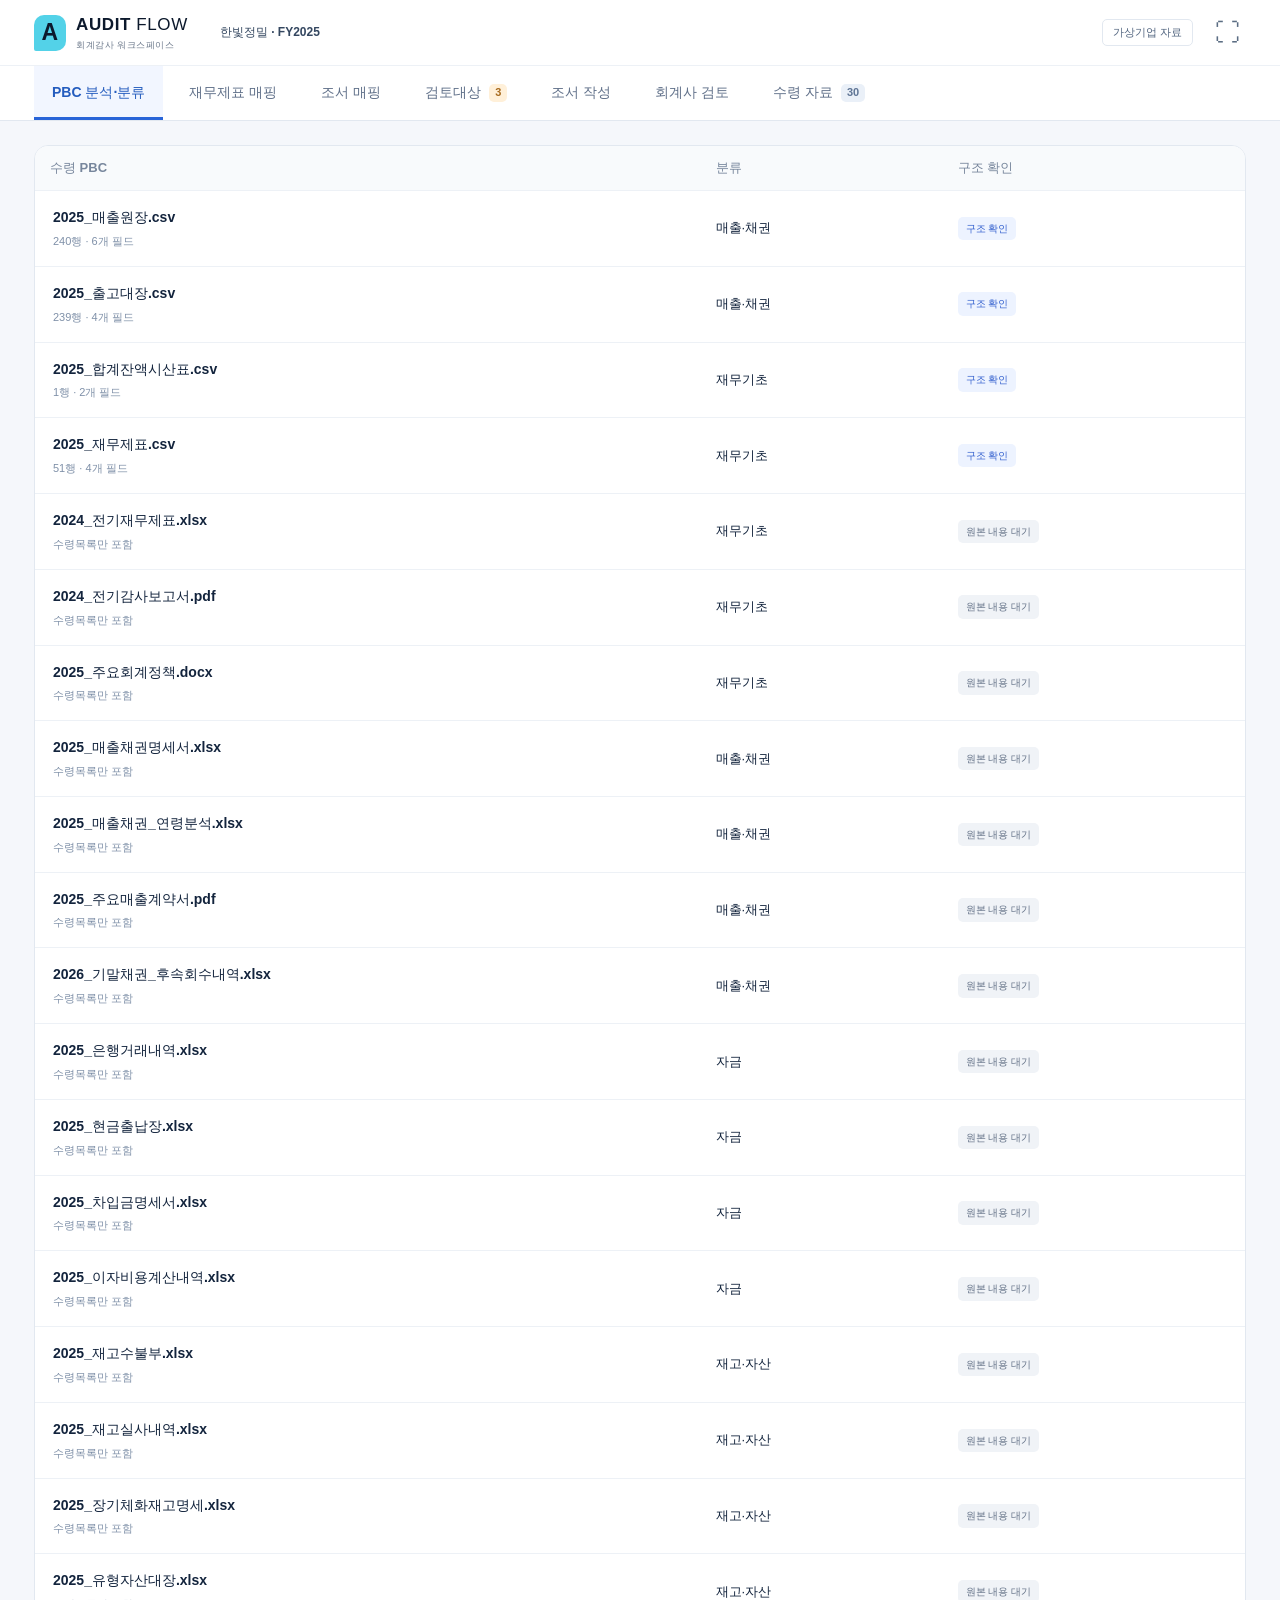
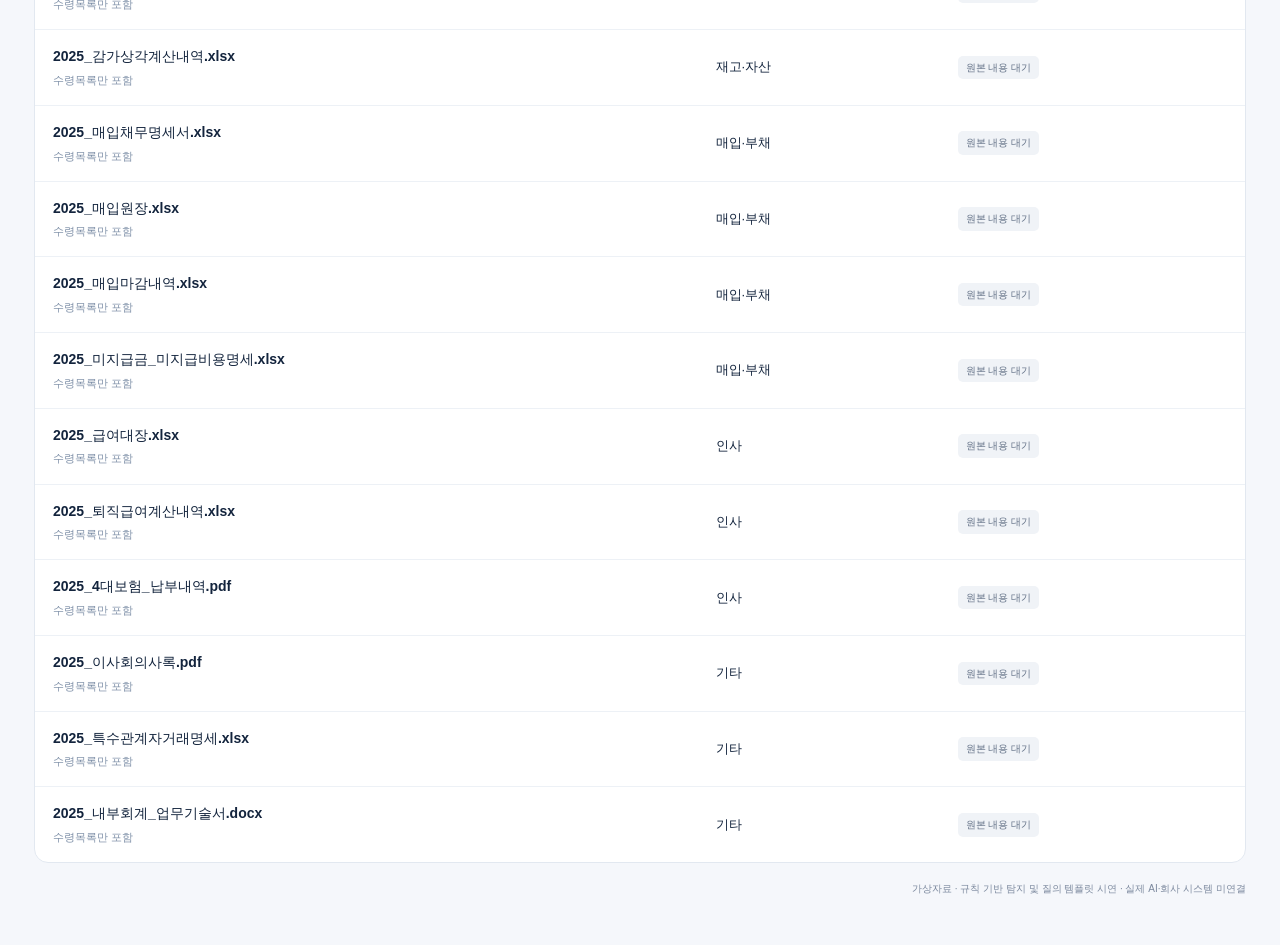
==== commit 6ad31628: "Move audit navigation to top and remove presentation controls from workspace" ====
--- a/audit-demo/index.html
+++ b/audit-demo/index.html
@@ -4,7 +4,7 @@
   <meta charset="UTF-8">
   <meta name="viewport" content="width=device-width, initial-scale=1">
   <meta name="robots" content="noindex, nofollow">
-  <meta name="description" content="수령한 PBC 30개를 분석하고 재무상태표·손익계산서 매핑, 검토대상 확인, 조서 작성으로 이어지는 60초 인터랙티브 데모">
+  <meta name="description" content="수령한 PBC 30개를 분석하고 재무상태표·손익계산서 매핑, 검토대상 확인, 조서 작성으로 이어지는 회계감사 워크스페이스">
   <title>AUDIT FLOW — 회계감사 자동화 데모</title>
   <link rel="icon" href="data:image/svg+xml,%3Csvg xmlns='http://www.w3.org/2000/svg' viewBox='0 0 40 40'%3E%3Crect width='40' height='40' rx='10' fill='%230c192c'/%3E%3Cpath d='M10 29 20 10 30 29M14 23h12' fill='none' stroke='%2358d4ef' stroke-width='4'/%3E%3C/svg%3E">
   <link rel="stylesheet" href="./styles.css">
@@ -18,35 +18,29 @@
 </head>
 <body>
   <a class="skip" href="#view">본문으로 이동</a>
-  <aside class="sidebar">
-    <a class="brand" href="./" aria-label="Audit Flow 데모 처음으로"><span class="brand-mark">A</span><span>AUDIT<span class="brand-light"> FLOW</span><small>회계감사 워크스페이스</small></span></a>
-    <div class="engagement"><span class="company-avatar">H</span><div><strong>한빛정밀</strong><small>2025 회계연도</small></div><span class="demo-chip">DEMO</span></div>
-    <div class="nav-label">감사 업무</div>
-    <nav aria-label="감사 업무 메뉴" id="navigation">
-      <button data-view="pbc" class="nav-item active" aria-current="page"><span class="nav-icon">▤</span>PBC 분석·분류<span class="nav-dot"></span></button>
-      <button data-view="overview" class="nav-item"><span class="nav-icon">◫</span>재무제표 매핑</button>
-      <button data-view="workpapers" class="nav-item"><span class="nav-icon">▧</span>조서 매핑</button>
-      <button data-view="findings" class="nav-item"><span class="nav-icon">⌕</span>검토대상<span class="nav-count warm" id="issue-nav-count">3</span></button>
-      <button data-view="paper" class="nav-item"><span class="nav-icon">▧</span>조서 작성</button>
-      <button data-view="review" class="nav-item"><span class="nav-icon">✓</span>회계사 검토</button>
-      <button data-view="data" class="nav-item"><span class="nav-icon">▤</span>수령 자료<span class="nav-count" id="file-nav-count">30</span></button>
-    </nav>
-    <div class="sidebar-bottom"><div class="secure-label"><span class="local-dot"></span>이 브라우저에서 처리</div><p>가상기업 자료로 진행하는<br>발표용 데모입니다.</p><div class="profile"><span>조</span><div><strong>조회계사</strong><small>감사팀 · 검토자</small></div></div></div>
-  </aside>
   <div class="workspace">
-    <header class="topbar"><div class="breadcrumb">감사 프로젝트 <span>/</span> <strong>한빛정밀 · FY2025</strong></div><div class="topbar-right"><span class="sample-badge">가상기업 시연</span><button class="icon-button" id="fullscreen" aria-label="전체 화면으로 보기" title="전체 화면">⛶</button></div></header>
+    <header class="workspace-header">
+      <div class="topbar">
+        <div class="topbar-left"><a class="brand" href="./" aria-label="Audit Flow 처음으로"><span class="brand-mark">A</span><span>AUDIT<span class="brand-light"> FLOW</span><small>회계감사 워크스페이스</small></span></a><div class="breadcrumb"><strong>한빛정밀 · FY2025</strong></div></div>
+        <div class="topbar-right"><span class="sample-badge">가상기업 자료</span><button class="icon-button" id="fullscreen" aria-label="전체 화면으로 보기" title="전체 화면">⛶</button></div>
+      </div>
+      <nav class="workflow-nav" aria-label="감사 업무 메뉴" id="navigation">
+        <button data-view="pbc" class="nav-item active" aria-current="page">PBC 분석·분류</button>
+        <button data-view="overview" class="nav-item">재무제표 매핑</button>
+        <button data-view="workpapers" class="nav-item">조서 매핑</button>
+        <button data-view="findings" class="nav-item">검토대상<span class="nav-count warm" id="issue-nav-count">3</span></button>
+        <button data-view="paper" class="nav-item">조서 작성</button>
+        <button data-view="review" class="nav-item">회계사 검토</button>
+        <button data-view="data" class="nav-item">수령 자료<span class="nav-count" id="file-nav-count">30</span></button>
+      </nav>
+    </header>
     <main>
-      <div class="page-heading" hidden><div><div class="eyebrow">CONNECTED AUDIT · DEMO</div><h1 id="view-title">재무제표 · PBC 연결</h1><p id="view-subtitle">당기·전기 금액을 확인하고, 오른쪽에서 계정별 매핑과 자료 연결을 확인합니다.</p></div><button class="button primary" id="play-top"><span class="play-symbol">▶</span>60초 시연</button></div>
+      <div class="page-heading" hidden><div><h1 id="view-title">재무제표 · PBC 연결</h1><p id="view-subtitle">당기·전기 금액을 확인하고, 오른쪽에서 계정별 매핑과 자료 연결을 확인합니다.</p></div></div>
       <div id="view" tabindex="-1"><!-- INITIAL_VIEW --><section class="panel pbc-list-panel" aria-label="수령 PBC 목록"><div class="pbc-scroll"><table class="pbc-table"><thead><tr><th scope="col">수령 PBC</th><th scope="col">분류</th><th scope="col">구조 확인</th></tr></thead><tbody><tr class=""><td><button class="pbc-file" data-pbc-file="ledger" aria-expanded="false">2025_매출원장.csv<small>240행 · 6개 필드</small></button></td><td>매출·채권</td><td><span class="status blue">구조 확인</span></td></tr><tr class=""><td><button class="pbc-file" data-pbc-file="shipments" aria-expanded="false">2025_출고대장.csv<small>239행 · 4개 필드</small></button></td><td>매출·채권</td><td><span class="status blue">구조 확인</span></td></tr><tr class=""><td><button class="pbc-file" data-pbc-file="trialBalance" aria-expanded="false">2025_합계잔액시산표.csv<small>1행 · 2개 필드</small></button></td><td>재무기초</td><td><span class="status blue">구조 확인</span></td></tr><tr class=""><td><button class="pbc-file" data-pbc-file="financials" aria-expanded="false">2025_재무제표.csv<small>51행 · 4개 필드</small></button></td><td>재무기초</td><td><span class="status blue">구조 확인</span></td></tr><tr class=""><td><button class="pbc-file" data-pbc-file="priorFinancials" aria-expanded="false">2024_전기재무제표.xlsx<small>수령목록만 포함</small></button></td><td>재무기초</td><td><span class="status gray">원본 내용 대기</span></td></tr><tr class=""><td><button class="pbc-file" data-pbc-file="priorAuditReport" aria-expanded="false">2024_전기감사보고서.pdf<small>수령목록만 포함</small></button></td><td>재무기초</td><td><span class="status gray">원본 내용 대기</span></td></tr><tr class=""><td><button class="pbc-file" data-pbc-file="accountingPolicies" aria-expanded="false">2025_주요회계정책.docx<small>수령목록만 포함</small></button></td><td>재무기초</td><td><span class="status gray">원본 내용 대기</span></td></tr><tr class=""><td><button class="pbc-file" data-pbc-file="receivablesSchedule" aria-expanded="false">2025_매출채권명세서.xlsx<small>수령목록만 포함</small></button></td><td>매출·채권</td><td><span class="status gray">원본 내용 대기</span></td></tr><tr class=""><td><button class="pbc-file" data-pbc-file="receivablesAging" aria-expanded="false">2025_매출채권_연령분석.xlsx<small>수령목록만 포함</small></button></td><td>매출·채권</td><td><span class="status gray">원본 내용 대기</span></td></tr><tr class=""><td><button class="pbc-file" data-pbc-file="salesContracts" aria-expanded="false">2025_주요매출계약서.pdf<small>수령목록만 포함</small></button></td><td>매출·채권</td><td><span class="status gray">원본 내용 대기</span></td></tr><tr class=""><td><button class="pbc-file" data-pbc-file="subsequentCollections" aria-expanded="false">2026_기말채권_후속회수내역.xlsx<small>수령목록만 포함</small></button></td><td>매출·채권</td><td><span class="status gray">원본 내용 대기</span></td></tr><tr class=""><td><button class="pbc-file" data-pbc-file="bankTransactions" aria-expanded="false">2025_은행거래내역.xlsx<small>수령목록만 포함</small></button></td><td>자금</td><td><span class="status gray">원본 내용 대기</span></td></tr><tr class=""><td><button class="pbc-file" data-pbc-file="cashBook" aria-expanded="false">2025_현금출납장.xlsx<small>수령목록만 포함</small></button></td><td>자금</td><td><span class="status gray">원본 내용 대기</span></td></tr><tr class=""><td><button class="pbc-file" data-pbc-file="borrowingsSchedule" aria-expanded="false">2025_차입금명세서.xlsx<small>수령목록만 포함</small></button></td><td>자금</td><td><span class="status gray">원본 내용 대기</span></td></tr><tr class=""><td><button class="pbc-file" data-pbc-file="interestCalculation" aria-expanded="false">2025_이자비용계산내역.xlsx<small>수령목록만 포함</small></button></td><td>자금</td><td><span class="status gray">원본 내용 대기</span></td></tr><tr class=""><td><button class="pbc-file" data-pbc-file="inventoryMovement" aria-expanded="false">2025_재고수불부.xlsx<small>수령목록만 포함</small></button></td><td>재고·자산</td><td><span class="status gray">원본 내용 대기</span></td></tr><tr class=""><td><button class="pbc-file" data-pbc-file="inventoryCount" aria-expanded="false">2025_재고실사내역.xlsx<small>수령목록만 포함</small></button></td><td>재고·자산</td><td><span class="status gray">원본 내용 대기</span></td></tr><tr class=""><td><button class="pbc-file" data-pbc-file="slowMovingInventory" aria-expanded="false">2025_장기체화재고명세.xlsx<small>수령목록만 포함</small></button></td><td>재고·자산</td><td><span class="status gray">원본 내용 대기</span></td></tr><tr class=""><td><button class="pbc-file" data-pbc-file="fixedAssetRegister" aria-expanded="false">2025_유형자산대장.xlsx<small>수령목록만 포함</small></button></td><td>재고·자산</td><td><span class="status gray">원본 내용 대기</span></td></tr><tr class=""><td><button class="pbc-file" data-pbc-file="depreciationSchedule" aria-expanded="false">2025_감가상각계산내역.xlsx<small>수령목록만 포함</small></button></td><td>재고·자산</td><td><span class="status gray">원본 내용 대기</span></td></tr><tr class=""><td><button class="pbc-file" data-pbc-file="payablesSchedule" aria-expanded="false">2025_매입채무명세서.xlsx<small>수령목록만 포함</small></button></td><td>매입·부채</td><td><span class="status gray">원본 내용 대기</span></td></tr><tr class=""><td><button class="pbc-file" data-pbc-file="purchasesLedger" aria-expanded="false">2025_매입원장.xlsx<small>수령목록만 포함</small></button></td><td>매입·부채</td><td><span class="status gray">원본 내용 대기</span></td></tr><tr class=""><td><button class="pbc-file" data-pbc-file="purchaseClosing" aria-expanded="false">2025_매입마감내역.xlsx<small>수령목록만 포함</small></button></td><td>매입·부채</td><td><span class="status gray">원본 내용 대기</span></td></tr><tr class=""><td><button class="pbc-file" data-pbc-file="accrualsSchedule" aria-expanded="false">2025_미지급금_미지급비용명세.xlsx<small>수령목록만 포함</small></button></td><td>매입·부채</td><td><span class="status gray">원본 내용 대기</span></td></tr><tr class=""><td><button class="pbc-file" data-pbc-file="payrollLedger" aria-expanded="false">2025_급여대장.xlsx<small>수령목록만 포함</small></button></td><td>인사</td><td><span class="status gray">원본 내용 대기</span></td></tr><tr class=""><td><button class="pbc-file" data-pbc-file="retirementBenefits" aria-expanded="false">2025_퇴직급여계산내역.xlsx<small>수령목록만 포함</small></button></td><td>인사</td><td><span class="status gray">원본 내용 대기</span></td></tr><tr class=""><td><button class="pbc-file" data-pbc-file="socialInsurance" aria-expanded="false">2025_4대보험_납부내역.pdf<small>수령목록만 포함</small></button></td><td>인사</td><td><span class="status gray">원본 내용 대기</span></td></tr><tr class=""><td><button class="pbc-file" data-pbc-file="boardMinutes" aria-expanded="false">2025_이사회의사록.pdf<small>수령목록만 포함</small></button></td><td>기타</td><td><span class="status gray">원본 내용 대기</span></td></tr><tr class=""><td><button class="pbc-file" data-pbc-file="relatedParties" aria-expanded="false">2025_특수관계자거래명세.xlsx<small>수령목록만 포함</small></button></td><td>기타</td><td><span class="status gray">원본 내용 대기</span></td></tr><tr class=""><td><button class="pbc-file" data-pbc-file="internalControlNarrative" aria-expanded="false">2025_내부회계_업무기술서.docx<small>수령목록만 포함</small></button></td><td>기타</td><td><span class="status gray">원본 내용 대기</span></td></tr></tbody></table></div></section><!-- /INITIAL_VIEW --></div>
       <div class="demo-disclosure">가상자료 · 규칙 기반 탐지 및 질의 템플릿 시연 · 실제 AI·회사 시스템 미연결</div>
     </main>
-    <section class="presenter" aria-label="발표 재생 제어">
-      <div class="presenter-caption"><span id="scene-number">자료 탐색</span><strong id="caption">당기·전기 금액을 확인하고, 오른쪽에서 계정별 매핑과 자료 연결을 확인합니다.</strong><span class="runtime-label">60 SEC DEMO</span></div>
-      <div class="player-row"><button class="player-button" id="play" aria-label="60초 시연 재생">▶</button><button class="player-button reset-button" id="restart" aria-label="시연 처음으로">↺</button><div class="timeline"><div class="timeline-track"><div id="timeline-fill"></div></div><div class="chapters" id="chapters"></div></div><span class="timecode" id="timecode">00:00 <span>/ 01:00</span></span></div>
-    </section>
   </div>
   <div class="toast" id="toast" role="status" aria-live="polite" hidden></div>
   <noscript>이 데모를 실행하려면 브라우저의 JavaScript를 활성화해 주세요.</noscript>
 </body>
 </html>
-
--- a/audit-demo/styles.css
+++ b/audit-demo/styles.css
@@ -113,3 +113,26 @@
 .pbc-row-detail{display:grid;grid-template-columns:1fr 1fr;gap:28px;padding:22px;background:#f3f7fc}
 .pbc-row-detail h3{font-size:14px;margin:0 0 10px;color:#345779}
 @media(max-width:700px){.pbc-row-detail{grid-template-columns:1fr;gap:18px;padding:16px}.pbc-list-panel .pbc-table th,.pbc-list-panel .pbc-table td{font-size:12px;padding:10px}.pbc-list-panel .pbc-table td:first-child{padding:0}.pbc-list-panel .pbc-file{font-size:12px;padding:12px 10px}.pbc-list-panel .pbc-table th:first-child{width:45%}.pbc-list-panel .pbc-table th:nth-child(2){width:22%}}
+
+/* Workspace navigation stays above the working document. */
+.workspace{margin-left:0}
+.workspace-header{position:sticky;top:0;z-index:20;background:#fff;border-bottom:1px solid var(--line)}
+.workspace-header .topbar{height:66px;padding:0 34px;background:#fff;border-bottom:1px solid #edf1f6}
+.topbar-left{display:flex;align-items:center;gap:32px;min-width:0}
+.workspace-header .brand{display:flex;flex-shrink:0;gap:10px;font-size:17px;color:var(--navy)}
+.workspace-header .brand-mark{width:32px;height:36px;font-size:23px}
+.workspace-header .brand small{color:var(--muted);font-size:9px;margin-top:1px}
+.workspace-header .breadcrumb{white-space:nowrap}
+.workflow-nav{display:flex;align-items:stretch;gap:8px;margin:0;padding:0 34px;overflow-x:auto;scrollbar-width:thin}
+.workflow-nav .nav-item{flex:0 0 auto;justify-content:center;gap:8px;width:auto;min-height:54px;margin:0;padding:13px 18px 10px;border-radius:0;border-bottom:3px solid transparent;background:transparent;color:#61718a;font-size:14px;font-weight:600;white-space:nowrap}
+.workflow-nav .nav-item:hover{background:#f5f8fd;color:#24466e}
+.workflow-nav .nav-item.active{border-bottom-color:#2864d8;background:#f2f6ff;color:#245cbe}
+.workflow-nav .nav-item:focus-visible{outline-offset:-4px}
+.workflow-nav .nav-count{display:inline-block;margin-left:0;background:#eaf0f8;color:#5f7595;border-radius:5px}
+.workflow-nav .nav-count.warm{background:#fff0d9;color:#a76a1e}
+.workspace main{padding:24px 34px 48px}
+.toast{left:50%;bottom:24px}
+@media(min-width:1550px){.workspace-header .topbar,.workflow-nav{padding-left:48px;padding-right:48px}.workspace main{padding:28px 48px 48px}}
+@media(max-width:1100px){.workspace-header .topbar,.workflow-nav{padding-left:22px;padding-right:22px}.workflow-nav{gap:2px}.workflow-nav .nav-item{padding-left:13px;padding-right:13px}.workspace main{padding:22px 22px 40px}}
+@media(max-width:800px){.workspace-header .topbar{height:60px;padding:0 18px}.topbar-left{gap:16px}.workspace-header .brand{font-size:14px;gap:7px}.workspace-header .brand-mark{width:28px;height:32px;font-size:21px}.workspace-header .brand small{display:none}.workspace-header .breadcrumb{font-size:11px}.workflow-nav{padding:0 10px;gap:2px}.workflow-nav .nav-item{min-height:49px;padding:12px 12px 9px;font-size:12px}.workspace main{padding:18px 16px 32px}.toast{bottom:20px}}
+@media(max-width:480px){.workspace-header .sample-badge{display:none}.topbar-left{gap:12px}.workspace-header .topbar-right{gap:0}.workspace-header .breadcrumb{font-size:10px}}
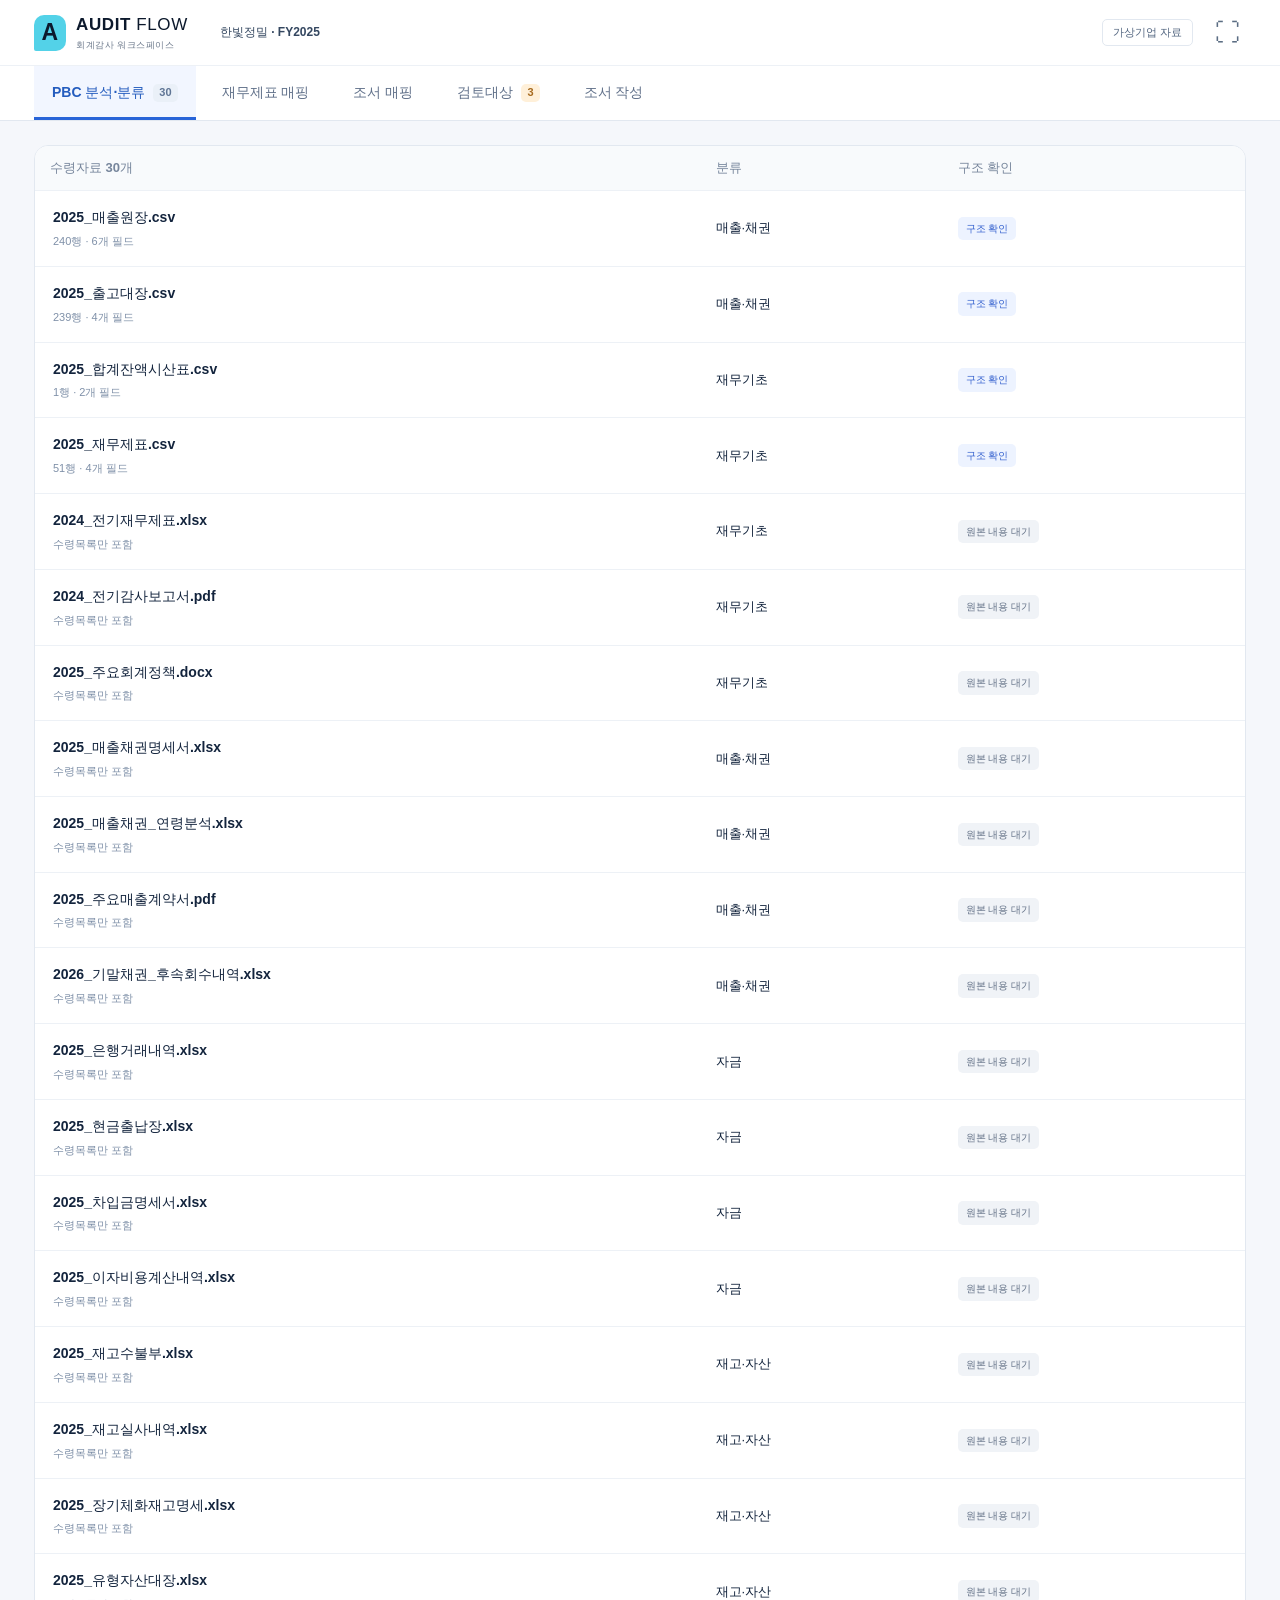
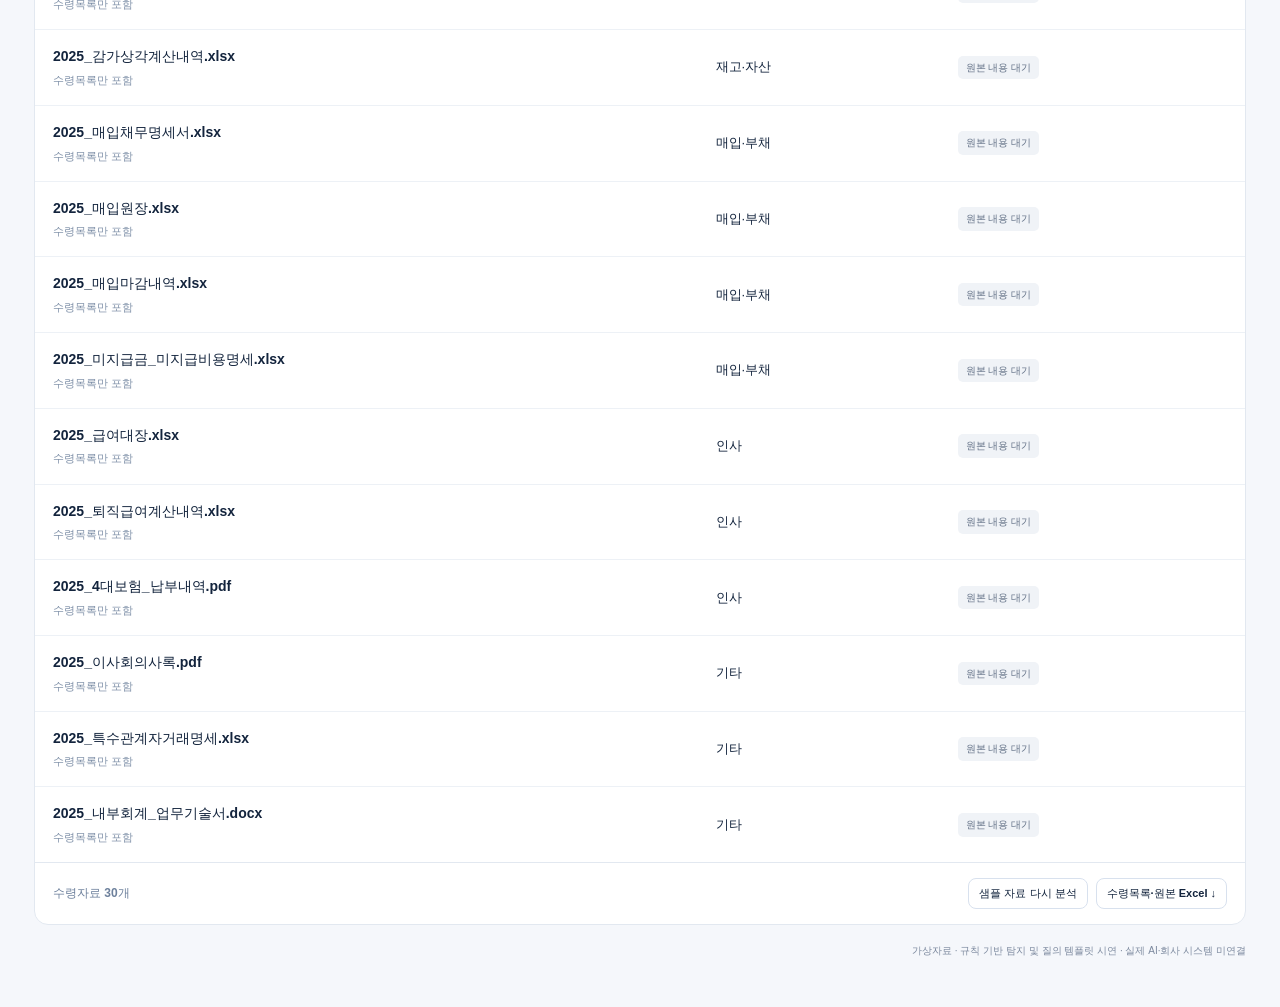
==== commit 92871255: "Organize drafts by workpaper status and review; consolidate received files into PBC" ====
--- a/audit-demo/index.html
+++ b/audit-demo/index.html
@@ -25,18 +25,16 @@
         <div class="topbar-right"><span class="sample-badge">가상기업 자료</span><button class="icon-button" id="fullscreen" aria-label="전체 화면으로 보기" title="전체 화면">⛶</button></div>
       </div>
       <nav class="workflow-nav" aria-label="감사 업무 메뉴" id="navigation">
-        <button data-view="pbc" class="nav-item active" aria-current="page">PBC 분석·분류</button>
+        <button data-view="pbc" class="nav-item active" aria-current="page">PBC 분석·분류<span class="nav-count" id="file-nav-count">30</span></button>
         <button data-view="overview" class="nav-item">재무제표 매핑</button>
         <button data-view="workpapers" class="nav-item">조서 매핑</button>
         <button data-view="findings" class="nav-item">검토대상<span class="nav-count warm" id="issue-nav-count">3</span></button>
         <button data-view="paper" class="nav-item">조서 작성</button>
-        <button data-view="review" class="nav-item">회계사 검토</button>
-        <button data-view="data" class="nav-item">수령 자료<span class="nav-count" id="file-nav-count">30</span></button>
       </nav>
     </header>
     <main>
       <div class="page-heading" hidden><div><h1 id="view-title">재무제표 · PBC 연결</h1><p id="view-subtitle">당기·전기 금액을 확인하고, 오른쪽에서 계정별 매핑과 자료 연결을 확인합니다.</p></div></div>
-      <div id="view" tabindex="-1"><!-- INITIAL_VIEW --><section class="panel pbc-list-panel" aria-label="수령 PBC 목록"><div class="pbc-scroll"><table class="pbc-table"><thead><tr><th scope="col">수령 PBC</th><th scope="col">분류</th><th scope="col">구조 확인</th></tr></thead><tbody><tr class=""><td><button class="pbc-file" data-pbc-file="ledger" aria-expanded="false">2025_매출원장.csv<small>240행 · 6개 필드</small></button></td><td>매출·채권</td><td><span class="status blue">구조 확인</span></td></tr><tr class=""><td><button class="pbc-file" data-pbc-file="shipments" aria-expanded="false">2025_출고대장.csv<small>239행 · 4개 필드</small></button></td><td>매출·채권</td><td><span class="status blue">구조 확인</span></td></tr><tr class=""><td><button class="pbc-file" data-pbc-file="trialBalance" aria-expanded="false">2025_합계잔액시산표.csv<small>1행 · 2개 필드</small></button></td><td>재무기초</td><td><span class="status blue">구조 확인</span></td></tr><tr class=""><td><button class="pbc-file" data-pbc-file="financials" aria-expanded="false">2025_재무제표.csv<small>51행 · 4개 필드</small></button></td><td>재무기초</td><td><span class="status blue">구조 확인</span></td></tr><tr class=""><td><button class="pbc-file" data-pbc-file="priorFinancials" aria-expanded="false">2024_전기재무제표.xlsx<small>수령목록만 포함</small></button></td><td>재무기초</td><td><span class="status gray">원본 내용 대기</span></td></tr><tr class=""><td><button class="pbc-file" data-pbc-file="priorAuditReport" aria-expanded="false">2024_전기감사보고서.pdf<small>수령목록만 포함</small></button></td><td>재무기초</td><td><span class="status gray">원본 내용 대기</span></td></tr><tr class=""><td><button class="pbc-file" data-pbc-file="accountingPolicies" aria-expanded="false">2025_주요회계정책.docx<small>수령목록만 포함</small></button></td><td>재무기초</td><td><span class="status gray">원본 내용 대기</span></td></tr><tr class=""><td><button class="pbc-file" data-pbc-file="receivablesSchedule" aria-expanded="false">2025_매출채권명세서.xlsx<small>수령목록만 포함</small></button></td><td>매출·채권</td><td><span class="status gray">원본 내용 대기</span></td></tr><tr class=""><td><button class="pbc-file" data-pbc-file="receivablesAging" aria-expanded="false">2025_매출채권_연령분석.xlsx<small>수령목록만 포함</small></button></td><td>매출·채권</td><td><span class="status gray">원본 내용 대기</span></td></tr><tr class=""><td><button class="pbc-file" data-pbc-file="salesContracts" aria-expanded="false">2025_주요매출계약서.pdf<small>수령목록만 포함</small></button></td><td>매출·채권</td><td><span class="status gray">원본 내용 대기</span></td></tr><tr class=""><td><button class="pbc-file" data-pbc-file="subsequentCollections" aria-expanded="false">2026_기말채권_후속회수내역.xlsx<small>수령목록만 포함</small></button></td><td>매출·채권</td><td><span class="status gray">원본 내용 대기</span></td></tr><tr class=""><td><button class="pbc-file" data-pbc-file="bankTransactions" aria-expanded="false">2025_은행거래내역.xlsx<small>수령목록만 포함</small></button></td><td>자금</td><td><span class="status gray">원본 내용 대기</span></td></tr><tr class=""><td><button class="pbc-file" data-pbc-file="cashBook" aria-expanded="false">2025_현금출납장.xlsx<small>수령목록만 포함</small></button></td><td>자금</td><td><span class="status gray">원본 내용 대기</span></td></tr><tr class=""><td><button class="pbc-file" data-pbc-file="borrowingsSchedule" aria-expanded="false">2025_차입금명세서.xlsx<small>수령목록만 포함</small></button></td><td>자금</td><td><span class="status gray">원본 내용 대기</span></td></tr><tr class=""><td><button class="pbc-file" data-pbc-file="interestCalculation" aria-expanded="false">2025_이자비용계산내역.xlsx<small>수령목록만 포함</small></button></td><td>자금</td><td><span class="status gray">원본 내용 대기</span></td></tr><tr class=""><td><button class="pbc-file" data-pbc-file="inventoryMovement" aria-expanded="false">2025_재고수불부.xlsx<small>수령목록만 포함</small></button></td><td>재고·자산</td><td><span class="status gray">원본 내용 대기</span></td></tr><tr class=""><td><button class="pbc-file" data-pbc-file="inventoryCount" aria-expanded="false">2025_재고실사내역.xlsx<small>수령목록만 포함</small></button></td><td>재고·자산</td><td><span class="status gray">원본 내용 대기</span></td></tr><tr class=""><td><button class="pbc-file" data-pbc-file="slowMovingInventory" aria-expanded="false">2025_장기체화재고명세.xlsx<small>수령목록만 포함</small></button></td><td>재고·자산</td><td><span class="status gray">원본 내용 대기</span></td></tr><tr class=""><td><button class="pbc-file" data-pbc-file="fixedAssetRegister" aria-expanded="false">2025_유형자산대장.xlsx<small>수령목록만 포함</small></button></td><td>재고·자산</td><td><span class="status gray">원본 내용 대기</span></td></tr><tr class=""><td><button class="pbc-file" data-pbc-file="depreciationSchedule" aria-expanded="false">2025_감가상각계산내역.xlsx<small>수령목록만 포함</small></button></td><td>재고·자산</td><td><span class="status gray">원본 내용 대기</span></td></tr><tr class=""><td><button class="pbc-file" data-pbc-file="payablesSchedule" aria-expanded="false">2025_매입채무명세서.xlsx<small>수령목록만 포함</small></button></td><td>매입·부채</td><td><span class="status gray">원본 내용 대기</span></td></tr><tr class=""><td><button class="pbc-file" data-pbc-file="purchasesLedger" aria-expanded="false">2025_매입원장.xlsx<small>수령목록만 포함</small></button></td><td>매입·부채</td><td><span class="status gray">원본 내용 대기</span></td></tr><tr class=""><td><button class="pbc-file" data-pbc-file="purchaseClosing" aria-expanded="false">2025_매입마감내역.xlsx<small>수령목록만 포함</small></button></td><td>매입·부채</td><td><span class="status gray">원본 내용 대기</span></td></tr><tr class=""><td><button class="pbc-file" data-pbc-file="accrualsSchedule" aria-expanded="false">2025_미지급금_미지급비용명세.xlsx<small>수령목록만 포함</small></button></td><td>매입·부채</td><td><span class="status gray">원본 내용 대기</span></td></tr><tr class=""><td><button class="pbc-file" data-pbc-file="payrollLedger" aria-expanded="false">2025_급여대장.xlsx<small>수령목록만 포함</small></button></td><td>인사</td><td><span class="status gray">원본 내용 대기</span></td></tr><tr class=""><td><button class="pbc-file" data-pbc-file="retirementBenefits" aria-expanded="false">2025_퇴직급여계산내역.xlsx<small>수령목록만 포함</small></button></td><td>인사</td><td><span class="status gray">원본 내용 대기</span></td></tr><tr class=""><td><button class="pbc-file" data-pbc-file="socialInsurance" aria-expanded="false">2025_4대보험_납부내역.pdf<small>수령목록만 포함</small></button></td><td>인사</td><td><span class="status gray">원본 내용 대기</span></td></tr><tr class=""><td><button class="pbc-file" data-pbc-file="boardMinutes" aria-expanded="false">2025_이사회의사록.pdf<small>수령목록만 포함</small></button></td><td>기타</td><td><span class="status gray">원본 내용 대기</span></td></tr><tr class=""><td><button class="pbc-file" data-pbc-file="relatedParties" aria-expanded="false">2025_특수관계자거래명세.xlsx<small>수령목록만 포함</small></button></td><td>기타</td><td><span class="status gray">원본 내용 대기</span></td></tr><tr class=""><td><button class="pbc-file" data-pbc-file="internalControlNarrative" aria-expanded="false">2025_내부회계_업무기술서.docx<small>수령목록만 포함</small></button></td><td>기타</td><td><span class="status gray">원본 내용 대기</span></td></tr></tbody></table></div></section><!-- /INITIAL_VIEW --></div>
+      <div id="view" tabindex="-1"><!-- INITIAL_VIEW --><section class="panel pbc-list-panel" aria-label="수령 PBC 목록"><div class="pbc-scroll"><table class="pbc-table"><thead><tr><th scope="col">수령자료 30개</th><th scope="col">분류</th><th scope="col">구조 확인</th></tr></thead><tbody><tr class=""><td><button class="pbc-file" data-pbc-file="ledger" aria-expanded="false">2025_매출원장.csv<small>240행 · 6개 필드</small></button></td><td>매출·채권</td><td><span class="status blue">구조 확인</span></td></tr><tr class=""><td><button class="pbc-file" data-pbc-file="shipments" aria-expanded="false">2025_출고대장.csv<small>239행 · 4개 필드</small></button></td><td>매출·채권</td><td><span class="status blue">구조 확인</span></td></tr><tr class=""><td><button class="pbc-file" data-pbc-file="trialBalance" aria-expanded="false">2025_합계잔액시산표.csv<small>1행 · 2개 필드</small></button></td><td>재무기초</td><td><span class="status blue">구조 확인</span></td></tr><tr class=""><td><button class="pbc-file" data-pbc-file="financials" aria-expanded="false">2025_재무제표.csv<small>51행 · 4개 필드</small></button></td><td>재무기초</td><td><span class="status blue">구조 확인</span></td></tr><tr class=""><td><button class="pbc-file" data-pbc-file="priorFinancials" aria-expanded="false">2024_전기재무제표.xlsx<small>수령목록만 포함</small></button></td><td>재무기초</td><td><span class="status gray">원본 내용 대기</span></td></tr><tr class=""><td><button class="pbc-file" data-pbc-file="priorAuditReport" aria-expanded="false">2024_전기감사보고서.pdf<small>수령목록만 포함</small></button></td><td>재무기초</td><td><span class="status gray">원본 내용 대기</span></td></tr><tr class=""><td><button class="pbc-file" data-pbc-file="accountingPolicies" aria-expanded="false">2025_주요회계정책.docx<small>수령목록만 포함</small></button></td><td>재무기초</td><td><span class="status gray">원본 내용 대기</span></td></tr><tr class=""><td><button class="pbc-file" data-pbc-file="receivablesSchedule" aria-expanded="false">2025_매출채권명세서.xlsx<small>수령목록만 포함</small></button></td><td>매출·채권</td><td><span class="status gray">원본 내용 대기</span></td></tr><tr class=""><td><button class="pbc-file" data-pbc-file="receivablesAging" aria-expanded="false">2025_매출채권_연령분석.xlsx<small>수령목록만 포함</small></button></td><td>매출·채권</td><td><span class="status gray">원본 내용 대기</span></td></tr><tr class=""><td><button class="pbc-file" data-pbc-file="salesContracts" aria-expanded="false">2025_주요매출계약서.pdf<small>수령목록만 포함</small></button></td><td>매출·채권</td><td><span class="status gray">원본 내용 대기</span></td></tr><tr class=""><td><button class="pbc-file" data-pbc-file="subsequentCollections" aria-expanded="false">2026_기말채권_후속회수내역.xlsx<small>수령목록만 포함</small></button></td><td>매출·채권</td><td><span class="status gray">원본 내용 대기</span></td></tr><tr class=""><td><button class="pbc-file" data-pbc-file="bankTransactions" aria-expanded="false">2025_은행거래내역.xlsx<small>수령목록만 포함</small></button></td><td>자금</td><td><span class="status gray">원본 내용 대기</span></td></tr><tr class=""><td><button class="pbc-file" data-pbc-file="cashBook" aria-expanded="false">2025_현금출납장.xlsx<small>수령목록만 포함</small></button></td><td>자금</td><td><span class="status gray">원본 내용 대기</span></td></tr><tr class=""><td><button class="pbc-file" data-pbc-file="borrowingsSchedule" aria-expanded="false">2025_차입금명세서.xlsx<small>수령목록만 포함</small></button></td><td>자금</td><td><span class="status gray">원본 내용 대기</span></td></tr><tr class=""><td><button class="pbc-file" data-pbc-file="interestCalculation" aria-expanded="false">2025_이자비용계산내역.xlsx<small>수령목록만 포함</small></button></td><td>자금</td><td><span class="status gray">원본 내용 대기</span></td></tr><tr class=""><td><button class="pbc-file" data-pbc-file="inventoryMovement" aria-expanded="false">2025_재고수불부.xlsx<small>수령목록만 포함</small></button></td><td>재고·자산</td><td><span class="status gray">원본 내용 대기</span></td></tr><tr class=""><td><button class="pbc-file" data-pbc-file="inventoryCount" aria-expanded="false">2025_재고실사내역.xlsx<small>수령목록만 포함</small></button></td><td>재고·자산</td><td><span class="status gray">원본 내용 대기</span></td></tr><tr class=""><td><button class="pbc-file" data-pbc-file="slowMovingInventory" aria-expanded="false">2025_장기체화재고명세.xlsx<small>수령목록만 포함</small></button></td><td>재고·자산</td><td><span class="status gray">원본 내용 대기</span></td></tr><tr class=""><td><button class="pbc-file" data-pbc-file="fixedAssetRegister" aria-expanded="false">2025_유형자산대장.xlsx<small>수령목록만 포함</small></button></td><td>재고·자산</td><td><span class="status gray">원본 내용 대기</span></td></tr><tr class=""><td><button class="pbc-file" data-pbc-file="depreciationSchedule" aria-expanded="false">2025_감가상각계산내역.xlsx<small>수령목록만 포함</small></button></td><td>재고·자산</td><td><span class="status gray">원본 내용 대기</span></td></tr><tr class=""><td><button class="pbc-file" data-pbc-file="payablesSchedule" aria-expanded="false">2025_매입채무명세서.xlsx<small>수령목록만 포함</small></button></td><td>매입·부채</td><td><span class="status gray">원본 내용 대기</span></td></tr><tr class=""><td><button class="pbc-file" data-pbc-file="purchasesLedger" aria-expanded="false">2025_매입원장.xlsx<small>수령목록만 포함</small></button></td><td>매입·부채</td><td><span class="status gray">원본 내용 대기</span></td></tr><tr class=""><td><button class="pbc-file" data-pbc-file="purchaseClosing" aria-expanded="false">2025_매입마감내역.xlsx<small>수령목록만 포함</small></button></td><td>매입·부채</td><td><span class="status gray">원본 내용 대기</span></td></tr><tr class=""><td><button class="pbc-file" data-pbc-file="accrualsSchedule" aria-expanded="false">2025_미지급금_미지급비용명세.xlsx<small>수령목록만 포함</small></button></td><td>매입·부채</td><td><span class="status gray">원본 내용 대기</span></td></tr><tr class=""><td><button class="pbc-file" data-pbc-file="payrollLedger" aria-expanded="false">2025_급여대장.xlsx<small>수령목록만 포함</small></button></td><td>인사</td><td><span class="status gray">원본 내용 대기</span></td></tr><tr class=""><td><button class="pbc-file" data-pbc-file="retirementBenefits" aria-expanded="false">2025_퇴직급여계산내역.xlsx<small>수령목록만 포함</small></button></td><td>인사</td><td><span class="status gray">원본 내용 대기</span></td></tr><tr class=""><td><button class="pbc-file" data-pbc-file="socialInsurance" aria-expanded="false">2025_4대보험_납부내역.pdf<small>수령목록만 포함</small></button></td><td>인사</td><td><span class="status gray">원본 내용 대기</span></td></tr><tr class=""><td><button class="pbc-file" data-pbc-file="boardMinutes" aria-expanded="false">2025_이사회의사록.pdf<small>수령목록만 포함</small></button></td><td>기타</td><td><span class="status gray">원본 내용 대기</span></td></tr><tr class=""><td><button class="pbc-file" data-pbc-file="relatedParties" aria-expanded="false">2025_특수관계자거래명세.xlsx<small>수령목록만 포함</small></button></td><td>기타</td><td><span class="status gray">원본 내용 대기</span></td></tr><tr class=""><td><button class="pbc-file" data-pbc-file="internalControlNarrative" aria-expanded="false">2025_내부회계_업무기술서.docx<small>수령목록만 포함</small></button></td><td>기타</td><td><span class="status gray">원본 내용 대기</span></td></tr></tbody></table></div><div class="pbc-list-actions"><span>수령자료 30개</span><div class="two-buttons"><button class="button small" data-action="load">샘플 자료 다시 분석</button><button class="button small" data-action="source-xlsx">수령목록·원본 Excel ↓</button></div></div><div id="load-status"></div></section><!-- /INITIAL_VIEW --></div>
       <div class="demo-disclosure">가상자료 · 규칙 기반 탐지 및 질의 템플릿 시연 · 실제 AI·회사 시스템 미연결</div>
     </main>
   </div>
--- a/audit-demo/styles.css
+++ b/audit-demo/styles.css
@@ -136,3 +136,169 @@
 @media(max-width:1100px){.workspace-header .topbar,.workflow-nav{padding-left:22px;padding-right:22px}.workflow-nav{gap:2px}.workflow-nav .nav-item{padding-left:13px;padding-right:13px}.workspace main{padding:22px 22px 40px}}
 @media(max-width:800px){.workspace-header .topbar{height:60px;padding:0 18px}.topbar-left{gap:16px}.workspace-header .brand{font-size:14px;gap:7px}.workspace-header .brand-mark{width:28px;height:32px;font-size:21px}.workspace-header .brand small{display:none}.workspace-header .breadcrumb{font-size:11px}.workflow-nav{padding:0 10px;gap:2px}.workflow-nav .nav-item{min-height:49px;padding:12px 12px 9px;font-size:12px}.workspace main{padding:18px 16px 32px}.toast{bottom:20px}}
 @media(max-width:480px){.workspace-header .sample-badge{display:none}.topbar-left{gap:12px}.workspace-header .topbar-right{gap:0}.workspace-header .breadcrumb{font-size:10px}}
+
+/* Financial statement -> individual workpaper -> that workpaper's PBC. */
+.wp-document-heading{display:flex;align-items:center;justify-content:space-between;gap:20px;padding:22px 24px;border-bottom:1px solid #d8e1ed}
+.wp-document-heading h2{margin:0 0 5px;font-size:23px;letter-spacing:2px;color:#263d59}
+.wp-document-heading p{margin:0;font-size:12px;color:#71839a}
+.wp-document-heading>span{font-size:11px;color:#73849b}
+.wp-table-caption{position:absolute;width:1px;height:1px;padding:0;margin:-1px;overflow:hidden;clip-path:inset(50%);white-space:nowrap}
+.wp-mapping-panel .wp-mapping-scroll{max-height:calc(100vh - 355px);min-height:300px}
+.wp-mapping-table{min-width:1120px}
+.wp-mapping-table .fs-account-col{width:19%}
+.wp-mapping-table .fs-current-col,.wp-mapping-table .fs-prior-col{width:15%}
+.wp-mapping-table .wp-paper-col{width:34%}
+.wp-mapping-table .wp-pbc-col{width:17%}
+.wp-mapping-table th,.wp-mapping-table tbody>tr>td{border-left:0!important}
+.wp-mapping-table .wp-group-head th{background:#edf2f9;color:#355579;font-size:14px;letter-spacing:0;text-align:center;padding:12px 18px}
+.wp-mapping-table .wp-group-head th:nth-child(n+2){border-left:2px solid #d9e5f7!important;background:#edf4ff}
+.wp-group-head th small{display:block;font-size:10px;color:#7b90aa;font-weight:400;margin-top:3px}
+.wp-mapping-table thead tr:nth-child(2) th{padding-top:8px;padding-bottom:8px;font-size:11px}
+.wp-mapping-table .wp-financial-cell{vertical-align:middle;background:#fff;border-bottom:1px solid #dce4ee;padding-top:9px;padding-bottom:9px}
+.wp-mapping-table .wp-financial-cell:first-child{padding:5px 0}
+.wp-mapping-table .fs-value{font-size:16px!important}
+.wp-mapping-table .fs-account-static{line-height:1.7;font-size:13px}
+.wp-mapping-table td.wp-paper-cell,.wp-mapping-table td.wp-pbc-cell{padding:10px 14px;border-left:2px solid #d9e5f7!important;background:#f8faff;vertical-align:middle}
+.wp-paper-link{display:grid;grid-template-columns:45px 1fr 16px;gap:3px 8px;align-items:center;width:100%;text-align:left;background:transparent;border-radius:6px;padding:5px;color:#365371}
+.wp-paper-link:hover,.wp-paper-link.selected{background:#e7effd}
+.wp-paper-link .transaction-id{font-size:11px;color:#3868ad}
+.wp-paper-link strong{font-size:12px;font-weight:650;line-height:1.5}
+.wp-paper-link small{grid-column:2;font-size:10px;color:#7a8fa9;font-weight:400}
+.wp-expand-mark{font-size:16px;color:#6285b7;text-align:center}
+.wp-pbc-cell>small{display:block;font-size:10px;color:#8093aa;margin-top:5px;white-space:nowrap}
+.wp-pbc-cell .fs-pbc-button{font-size:12px;padding:4px 10px}
+.wp-gap{display:block;font-size:10px;color:#ac741f;margin-top:5px}
+.wp-mapping-table .fs-section-row .wp-financial-cell{padding-top:3px;padding-bottom:3px}
+.wp-mapping-table .fs-subtotal .wp-financial-cell{background:#f4f6f9}
+.wp-mapping-table .fs-grand-total .wp-financial-cell{background:#eaf0f8}
+.wp-mapping-table .wp-inline-detail>td{padding:0;border-left:2px solid #d9e5f7!important;background:#f0f5fc}
+.wp-detail{padding:18px}
+.wp-detail-title{display:flex;align-items:center;justify-content:space-between;gap:12px;color:#31537b;font-size:14px}
+.wp-source-name{font-size:10px;color:#7b8fa8;overflow-wrap:anywhere;margin:5px 0 17px}
+.wp-detail-grid{display:grid;grid-template-columns:minmax(0,1.1fr) minmax(0,1fr);gap:18px}
+.wp-detail-grid h3{margin:0 0 10px;font-size:12px;color:#4c6583}
+.wp-detail .standard-sheet-list{margin-top:0;gap:5px}
+.wp-detail .standard-sheet{grid-template-columns:34px 1fr;gap:4px 8px;padding:9px}
+.wp-detail .standard-sheet strong{font-size:11px;line-height:1.5}
+.wp-detail .standard-sheet .transaction-id{font-size:10px}
+.wp-detail .standard-sheet .status{grid-column:2;justify-self:start;font-size:9px}
+.wp-detail .standard-sheet-detail{padding:12px;margin-top:10px}
+.wp-detail .standard-sheet-detail p{font-size:11px;margin-bottom:10px}
+.wp-detail .two-buttons{flex-wrap:wrap}
+.wp-detail .mapped-source strong{font-size:11px}
+.wp-detail .mapped-source small{font-size:9px}
+.wp-mapping-table .wp-common-scope{padding:18px 24px!important}
+.wp-common-scope strong{display:block;font-size:14px;color:#405b7c}
+.wp-common-scope>span{display:block;font-size:12px;color:#7a8da7;max-width:430px;margin-top:6px}
+@media(min-width:1550px){.wp-mapping-table .fs-value{font-size:18px!important}.wp-paper-link strong,.wp-mapping-table .fs-account-static{font-size:14px}.wp-paper-link{grid-template-columns:49px 1fr 16px}}
+@media(max-width:1100px){.wp-document-heading{padding:18px}.wp-detail-grid{grid-template-columns:1fr}.wp-detail-grid .standard-sheet-list{grid-template-columns:1fr 1fr}}
+@media(max-width:800px){.wp-document-heading{align-items:flex-start;flex-direction:column;gap:8px}.wp-document-heading h2{font-size:20px}.wp-mapping-panel .wp-mapping-scroll{max-height:60vh;min-height:300px}}
+
+/* Draft content stays next to its linked PBC. */
+.draft-editor{margin-top:28px;scroll-margin-top:142px}
+.draft-editor-heading{display:flex;align-items:flex-start;justify-content:space-between;gap:20px;margin-bottom:18px}
+.draft-editor-heading h2{font-size:23px;line-height:1.4;margin:7px 0}
+.draft-editor-heading p{font-size:13px;color:var(--muted);margin:0}
+.draft-editor-heading>.two-buttons{flex-shrink:0}
+.draft-editor-meta{display:grid;grid-template-columns:repeat(4,minmax(0,1fr));gap:12px;margin:0 0 20px;padding:18px 20px;border:1px solid var(--line);border-radius:12px;background:#fff}
+.draft-editor-meta dt,.draft-pending-meta dt{font-size:12px;color:var(--muted);margin-bottom:7px}
+.draft-editor-meta dd,.draft-pending-meta dd{font-size:13px;font-weight:600;line-height:1.6;margin:0;overflow-wrap:anywhere}
+.draft-editor-layout{display:grid;grid-template-columns:minmax(0,1fr) 300px;gap:20px;align-items:start}
+.draft-editor-main{min-width:0;display:grid;gap:20px}
+.draft-editor-body{padding:20px 24px}
+.draft-editor-body>p{font-size:13px;line-height:1.8;margin:0 0 14px}
+.draft-editor-body>p:last-child{margin-bottom:0}
+.draft-editor-body>h3{font-size:14px;margin:0 0 10px}
+.draft-editor .table-wrap{width:100%;overflow:auto}
+.draft-editor .standard-cutoff-table{min-width:1050px}
+.draft-editor .paper-table td{vertical-align:top}
+.draft-editor .standard-source-note{color:var(--muted);font-size:12px}
+.draft-editor-sources{min-width:0}
+.draft-editor-sources .draft-editor-body{padding:14px 16px 20px}
+.draft-editor-sources .mapped-source{max-width:100%}
+.draft-editor-sources .mapped-source>span:nth-child(2){min-width:0}
+.draft-editor-sources .mapped-source strong{overflow-wrap:anywhere}
+.draft-editor-sources .helper{margin-top:16px}
+.draft-pending-meta{display:grid;gap:17px;margin:20px 0 24px}
+.draft-review-panel label{display:block;font-size:13px;font-weight:600;margin:0 0 9px}
+.draft-review-panel .review-select{margin-bottom:0}
+.draft-review-panel .pending-box{margin:18px 0}
+.draft-review-panel textarea{display:block;width:100%;min-height:120px;resize:vertical;border:1px solid var(--line);border-radius:9px;padding:13px;font:inherit;font-size:13px;line-height:1.7;background:#fff;color:var(--ink)}
+.draft-review-panel textarea:focus{outline:2px solid var(--blue);outline-offset:2px}
+.draft-review-panel .helper{font-size:12px;color:var(--muted);margin:9px 0 16px}
+@media(max-width:1200px){.draft-editor-layout{grid-template-columns:minmax(0,1fr) 270px;gap:16px}.draft-editor-body{padding:18px}}
+@media(max-width:950px){.draft-editor-layout{grid-template-columns:minmax(0,1fr)}.draft-editor-sources .draft-editor-body{display:grid;grid-template-columns:repeat(2,minmax(0,1fr));gap:8px 16px}.draft-editor-sources .helper,.draft-editor-sources .pending-box{grid-column:1/-1}.draft-editor-meta{grid-template-columns:repeat(2,minmax(0,1fr))}}
+@media(max-width:640px){.draft-editor-heading{display:block}.draft-editor-heading>.two-buttons{justify-content:flex-start;margin-top:15px}.draft-editor-heading h2{font-size:20px}.draft-editor-meta{padding:15px;gap:16px}.draft-editor-body{padding:16px}.draft-editor-sources .draft-editor-body{display:block}}
+
+/* Compact account rows: parallel workpapers with matching PBC labels. */
+.wp-paper-chips,.wp-pbc-chips{display:flex;align-items:center;flex-wrap:wrap;gap:6px}
+.wp-paper-chip{display:inline-flex;align-items:center;gap:7px;max-width:100%;padding:7px 9px;border:1px solid #dce5f0;border-radius:6px;background:#fff;color:#334e70;text-align:left;white-space:nowrap}
+.wp-paper-chip:hover,.wp-paper-chip.selected{background:#eaf2ff;border-color:#8daee6}
+.wp-paper-chip .transaction-id{font-size:11px;color:#4a76b4}
+.wp-paper-chip strong{font-size:12px;font-weight:600;line-height:1.6;white-space:normal}
+.wp-chip-expand{font-size:14px;color:#7694bd}
+.wp-chip-state{font-size:9px;color:#8391a5;background:#f0f3f7;border-radius:3px;padding:1px 4px}
+.wp-chip-state.ready{background:#e5f3eb;color:#267c54}
+.wp-pbc-chip{display:inline-flex;align-items:center;gap:6px;border:1px solid #d9e4f5;border-radius:5px;background:#edf4ff;color:#3b659e;padding:7px 8px;white-space:nowrap}
+.wp-pbc-chip>span{font-family:ui-monospace,monospace;font-size:10px;color:#7085a4}
+.wp-pbc-chip strong{font-size:11px;font-weight:600}
+.wp-pbc-chip:hover,.wp-pbc-chip.selected{background:#dceaff;border-color:#8daee6}
+.wp-mapping-table td.wp-paper-cell,.wp-mapping-table td.wp-pbc-cell{padding:8px 11px}
+.wp-mapping-table .wp-inline-detail>td{border-left:0!important;border-bottom:1px solid #cbd9ec!important}
+.wp-detail{padding:20px 24px}
+.wp-detail-grid{grid-template-columns:minmax(0,1.4fr) minmax(280px,1fr);gap:28px}
+.wp-detail-grid .standard-sheet-list{grid-template-columns:repeat(2,minmax(0,1fr))}
+.wp-detail .standard-sheet strong{font-size:12px}
+.wp-detail .mapped-source strong{font-size:12px}
+@media(min-width:1550px){.wp-paper-chip strong{font-size:13px}.wp-paper-chip{gap:8px;padding:7px 10px}.wp-pbc-chip strong{font-size:12px}}
+@media(max-width:900px){.wp-detail-grid{grid-template-columns:1fr}.wp-detail{padding:18px}}
+
+/* Workpaper list, preparation state and accountant review. */
+.draft-list-panel{overflow:hidden}
+.draft-list-scroll{width:100%;overflow-x:auto}
+.draft-list-table{width:100%;min-width:740px;border-collapse:collapse;table-layout:fixed}
+.draft-list-name-col{width:56%}
+.draft-list-status-col{width:20%}
+.draft-list-review-col{width:24%}
+.draft-list-table thead th{padding:16px 22px;background:#f7f9fc;border-bottom:1px solid var(--line);text-align:left;font-size:13px;font-weight:700;color:var(--ink)}
+.draft-list-table tbody td{padding:15px 22px;border-bottom:1px solid var(--line);vertical-align:middle}
+.draft-list-table tbody tr:last-child td{border-bottom:0}
+.draft-list-name{display:flex;align-items:center;gap:11px;width:100%;padding:0;border:0;background:transparent;text-align:left;color:var(--ink)}
+.draft-list-toggle{display:inline-flex;align-items:center;justify-content:center;flex:0 0 22px;width:22px;height:22px;border:1px solid var(--line);border-radius:6px;background:#fff;color:var(--muted);font-size:16px;line-height:1}
+.draft-list-name>.transaction-id{flex:0 0 49px;font-size:12px}
+.draft-list-title{display:block;min-width:0}
+.draft-list-title strong,.draft-list-child-name strong{display:block;font-size:14px;line-height:1.5;font-weight:650;overflow-wrap:anywhere}
+.draft-list-title small{display:block;font-size:11px;font-weight:400;color:var(--muted);margin-top:3px}
+.draft-list-parent:hover>td{background:#f9fbff}
+.draft-list-parent.expanded>td{background:#f3f7ff}
+.draft-list-parent.expanded .draft-list-toggle{border-color:#c6d8fb;color:var(--blue)}
+.draft-list-child>td{background:#fbfcfe}
+.draft-list-child>td:first-child{padding-left:55px}
+.draft-list-child:hover>td,.draft-list-table tr.selected>td{background:#edf4ff}
+.draft-list-child-name{gap:11px}
+.draft-list-child-name strong{font-size:13px;font-weight:500;flex:1}
+.draft-list-open{font-size:12px;color:var(--muted);flex:0 0 auto}
+.draft-list-table .status{font-size:11px;white-space:nowrap}
+.draft-list-table .button.small{font-size:12px;white-space:nowrap}
+.draft-list-pending{font-size:12px;color:var(--muted)}
+.draft-list-review-hint{display:block;margin-top:7px;font-size:11px;line-height:1.6;color:var(--muted)}
+.draft-list-review-hint span{display:block;color:var(--amber)}
+.draft-list-footer{padding:13px 22px;border-top:1px solid var(--line);font-size:12px;color:var(--muted);background:#fafbfd}
+@media(min-width:1550px){.draft-list-name-col{width:60%}.draft-list-status-col{width:18%}.draft-list-review-col{width:22%}}
+@media(max-width:900px){.draft-list-table thead th,.draft-list-table tbody td{padding:13px 16px}.draft-list-child>td:first-child{padding-left:49px}.draft-list-footer{padding:13px 16px}.draft-list-title strong{font-size:13px}}
+
+/* Received files and their original content are part of the PBC list. */
+.pbc-list-actions{display:flex;align-items:center;justify-content:space-between;gap:14px;padding:15px 18px;border-top:1px solid var(--line)}
+.pbc-list-actions>span{font-size:12px;font-weight:600;color:#6d809c}
+.pbc-source-preview{background:#fff;border-top:1px solid #dce5f0;padding-bottom:12px}
+.pbc-source-preview .panel-head{padding:18px 22px}
+.pbc-source-preview .table-wrap{max-height:350px;overflow:auto;margin:0 18px;border:1px solid #e2e9f2;border-radius:6px}
+.pbc-list-panel .pbc-source-preview table{table-layout:auto;width:100%;min-width:650px}
+.pbc-list-panel .pbc-source-preview table th:first-child,.pbc-list-panel .pbc-source-preview table th:nth-child(2){width:auto}
+.pbc-list-panel .pbc-source-preview table th,.pbc-list-panel .pbc-source-preview table td{font-size:12px;padding:10px 12px}
+.pbc-list-panel .pbc-source-preview table td:first-child{padding:10px 12px}
+.pbc-received-meta{padding:0 22px 16px;line-height:1.8;font-size:13px}
+.pbc-received-meta>span{font-size:12px;color:#778ba7}
+.pbc-row-detail{scroll-margin-top:142px}
+.draft-review-panel{scroll-margin-top:142px}
+@media(max-width:700px){.pbc-list-actions{flex-direction:column;align-items:flex-start}.pbc-source-preview .panel-head{align-items:flex-start;flex-direction:column;gap:10px}.pbc-source-preview .table-wrap{margin:0 10px}}
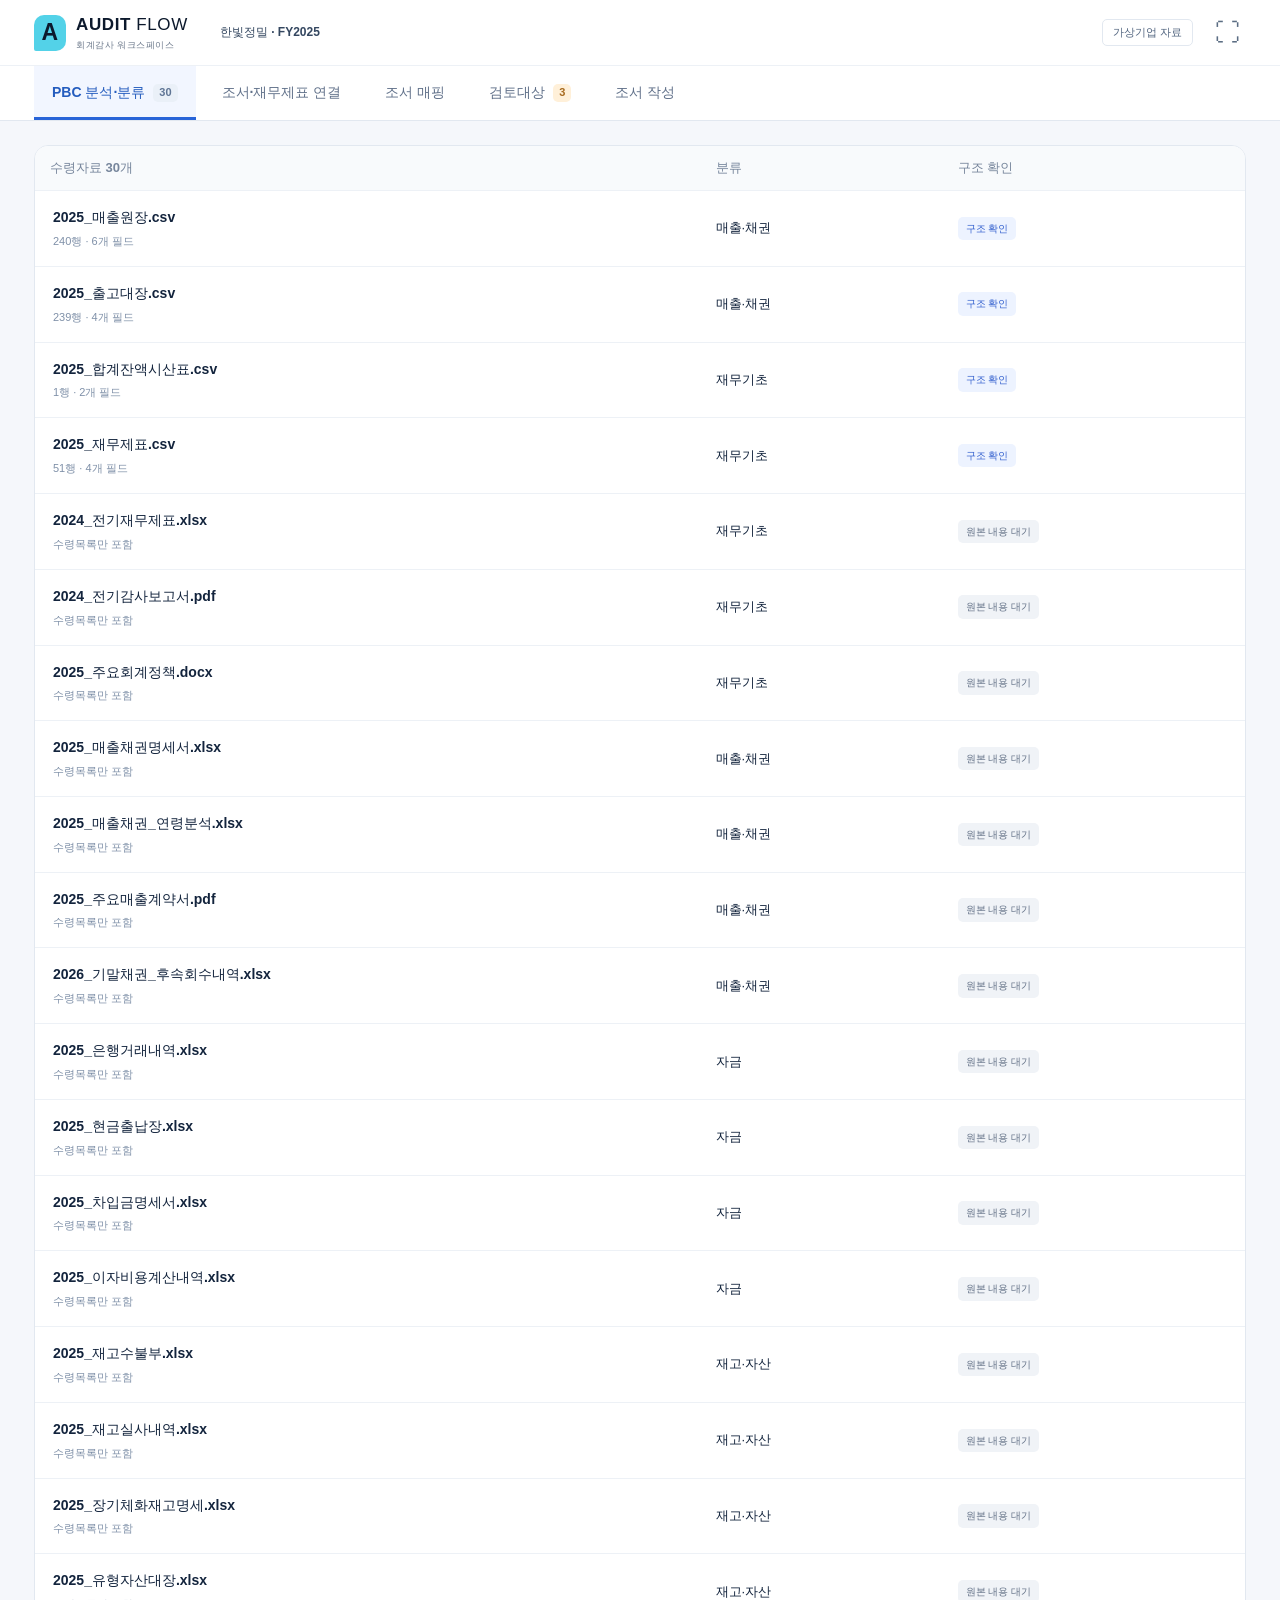
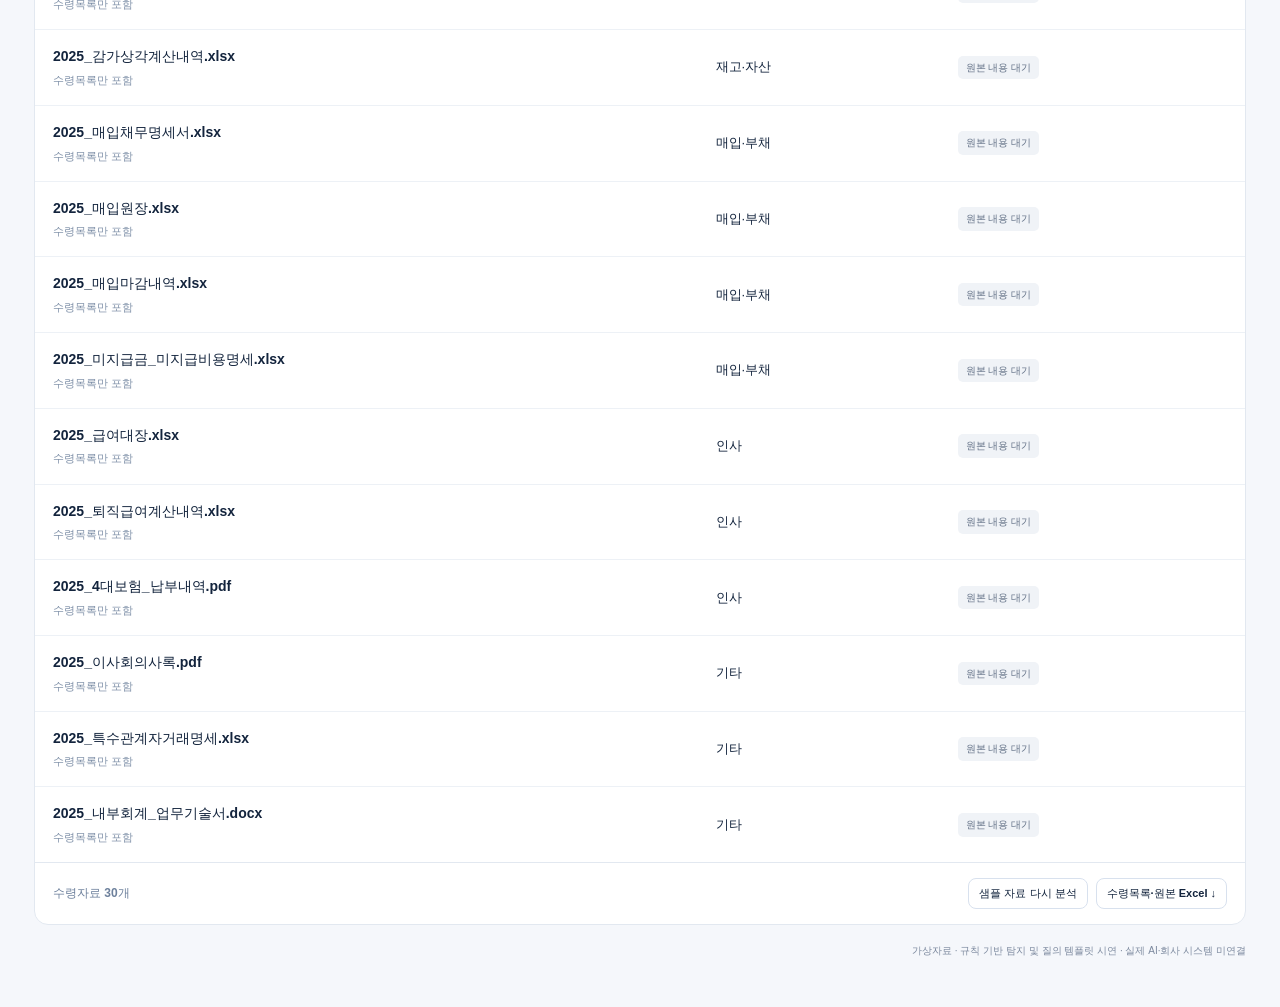
==== commit 5c676c84: "Connect each financial statement amount row to one primary workpaper" ====
--- a/audit-demo/index.html
+++ b/audit-demo/index.html
@@ -26,7 +26,7 @@
       </div>
       <nav class="workflow-nav" aria-label="감사 업무 메뉴" id="navigation">
         <button data-view="pbc" class="nav-item active" aria-current="page">PBC 분석·분류<span class="nav-count" id="file-nav-count">30</span></button>
-        <button data-view="overview" class="nav-item">재무제표 매핑</button>
+        <button data-view="overview" class="nav-item">조서·재무제표 연결</button>
         <button data-view="workpapers" class="nav-item">조서 매핑</button>
         <button data-view="findings" class="nav-item">검토대상<span class="nav-count warm" id="issue-nav-count">3</span></button>
         <button data-view="paper" class="nav-item">조서 작성</button>
--- a/audit-demo/styles.css
+++ b/audit-demo/styles.css
@@ -302,3 +302,16 @@
 .pbc-row-detail{scroll-margin-top:142px}
 .draft-review-panel{scroll-margin-top:142px}
 @media(max-width:700px){.pbc-list-actions{flex-direction:column;align-items:flex-start}.pbc-source-preview .panel-head{align-items:flex-start;flex-direction:column;gap:10px}.pbc-source-preview .table-wrap{margin:0 10px}}
+
+/* Each financial amount row has one primary workpaper. */
+.fs-connection-table .fs-account-col{width:23%}
+.fs-connection-table .fs-current-col,.fs-connection-table .fs-prior-col{width:17%}
+.fs-connection-table .fs-status-col{width:28%}
+.fs-connection-table .fs-pbc-col{width:15%}
+.fs-primary-paper{display:flex;align-items:center;gap:9px;width:100%;padding:4px 0;text-align:left;background:none;color:#315780}
+.fs-primary-paper .transaction-id{font-size:11px;color:#3267b4;flex-shrink:0}
+.fs-primary-paper strong{font-size:13px;line-height:1.5;font-weight:650}
+.fs-primary-paper>span:last-child{margin-left:auto;color:#7997c0}
+.fs-primary-paper:hover strong{text-decoration:underline}
+.fs-connection-table .fs-mapping-badge{font-size:10px;margin-top:2px}
+.fs-connection-table .fs-mapping-badge i{width:14px;height:14px;line-height:14px;font-size:10px}
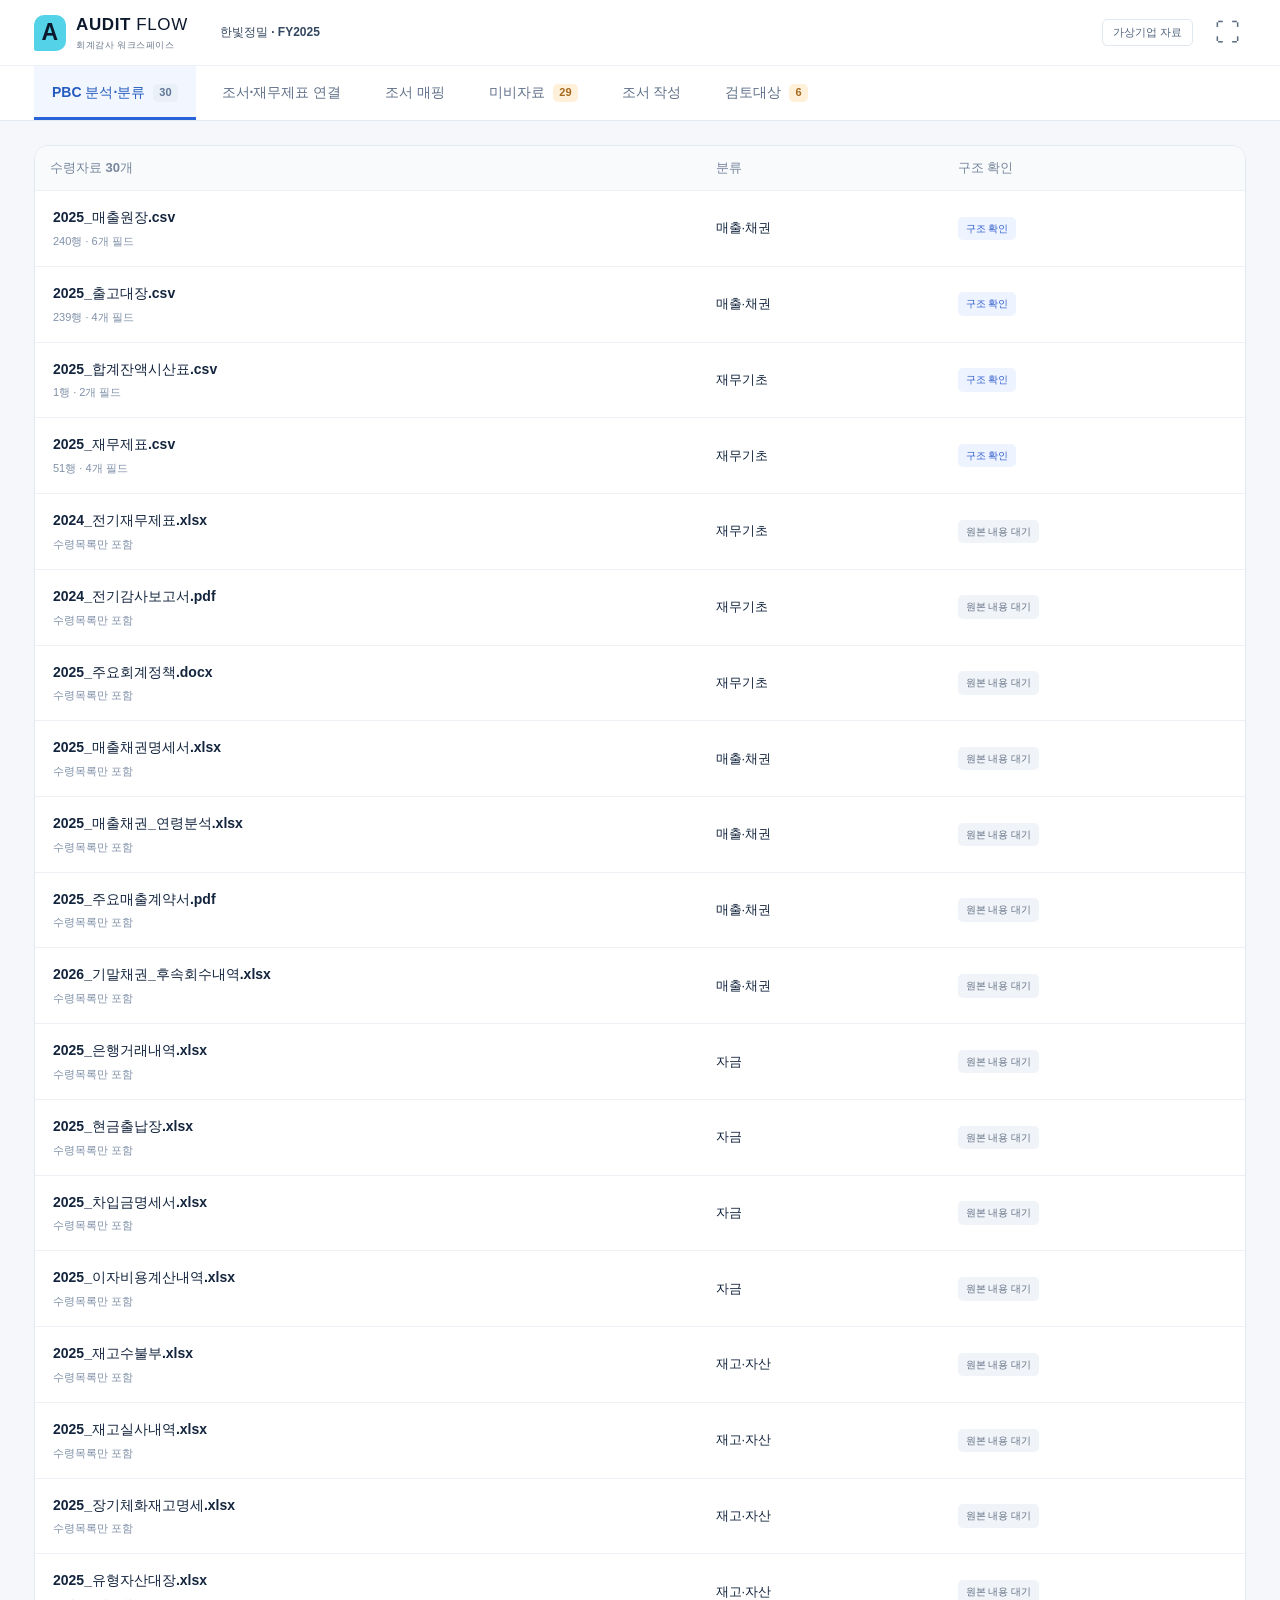
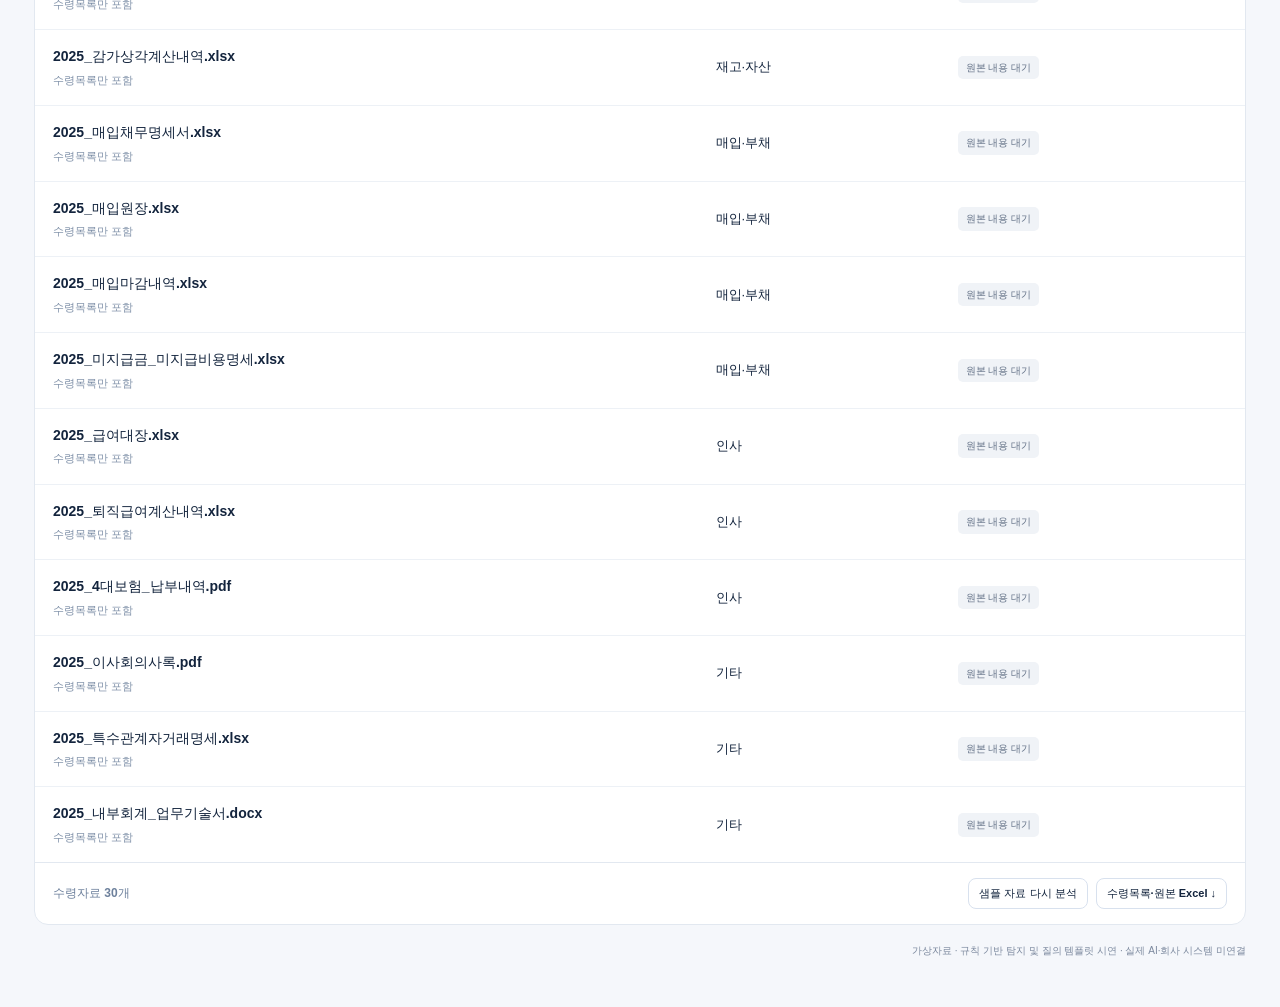
==== commit f542dcfd: "Separate missing documents from review after workpaper drafting" ====
--- a/audit-demo/index.html
+++ b/audit-demo/index.html
@@ -4,7 +4,7 @@
   <meta charset="UTF-8">
   <meta name="viewport" content="width=device-width, initial-scale=1">
   <meta name="robots" content="noindex, nofollow">
-  <meta name="description" content="수령한 PBC 30개를 분석하고 재무상태표·손익계산서 매핑, 검토대상 확인, 조서 작성으로 이어지는 회계감사 워크스페이스">
+  <meta name="description" content="수령한 PBC 30개를 분석하고 재무상태표·손익계산서 매핑, 미비자료 확인, 조서 작성과 검토로 이어지는 회계감사 워크스페이스">
   <title>AUDIT FLOW — 회계감사 자동화 데모</title>
   <link rel="icon" href="data:image/svg+xml,%3Csvg xmlns='http://www.w3.org/2000/svg' viewBox='0 0 40 40'%3E%3Crect width='40' height='40' rx='10' fill='%230c192c'/%3E%3Cpath d='M10 29 20 10 30 29M14 23h12' fill='none' stroke='%2358d4ef' stroke-width='4'/%3E%3C/svg%3E">
   <link rel="stylesheet" href="./styles.css">
@@ -13,7 +13,9 @@
   <script src="./fs-mapping.js" defer></script>
   <script src="./statement-presentation.js" defer></script>
   <script src="./pbc.js" defer></script>
+  <script src="./workflow.js" defer></script>
   <script src="./xlsx.js" defer></script>
+  <script src="./sample-workpaper.js" defer></script>
   <script src="./app.js" defer></script>
 </head>
 <body>
@@ -28,8 +30,9 @@
         <button data-view="pbc" class="nav-item active" aria-current="page">PBC 분석·분류<span class="nav-count" id="file-nav-count">30</span></button>
         <button data-view="overview" class="nav-item">조서·재무제표 연결</button>
         <button data-view="workpapers" class="nav-item">조서 매핑</button>
-        <button data-view="findings" class="nav-item">검토대상<span class="nav-count warm" id="issue-nav-count">3</span></button>
+        <button data-view="gaps" class="nav-item">미비자료<span class="nav-count warm" id="gap-nav-count">29</span></button>
         <button data-view="paper" class="nav-item">조서 작성</button>
+        <button data-view="findings" class="nav-item">검토대상<span class="nav-count warm" id="issue-nav-count">6</span></button>
       </nav>
     </header>
     <main>
@@ -38,6 +41,7 @@
       <div class="demo-disclosure">가상자료 · 규칙 기반 탐지 및 질의 템플릿 시연 · 실제 AI·회사 시스템 미연결</div>
     </main>
   </div>
+  <dialog id="excel-preview" class="excel-preview-dialog" aria-labelledby="excel-preview-title"></dialog>
   <div class="toast" id="toast" role="status" aria-live="polite" hidden></div>
   <noscript>이 데모를 실행하려면 브라우저의 JavaScript를 활성화해 주세요.</noscript>
 </body>
--- a/audit-demo/styles.css
+++ b/audit-demo/styles.css
@@ -315,3 +315,93 @@
 .fs-primary-paper:hover strong{text-decoration:underline}
 .fs-connection-table .fs-mapping-badge{font-size:10px;margin-top:2px}
 .fs-connection-table .fs-mapping-badge i{width:14px;height:14px;line-height:14px;font-size:10px}
+
+/* Read-only view of the downloadable sample workbook. */
+.draft-excel-link{display:block;margin-top:8px;padding:0;background:none;color:#167043;font-size:12px;font-weight:650;text-align:left}
+.draft-excel-link:hover{text-decoration:underline}
+.excel-preview-dialog{width:min(1600px,96vw);height:92vh;max-width:96vw;max-height:94vh;padding:0;border:1px solid #cbd5d3;border-radius:12px;background:#fff;color:#253c35;box-shadow:0 22px 90px #061c3152;overflow:hidden}
+.excel-preview-dialog::backdrop{background:#10223999;backdrop-filter:blur(3px)}
+.excel-preview-shell{display:flex;flex-direction:column;height:100%;min-height:0}
+.excel-preview-header{display:flex;align-items:center;gap:13px;padding:15px 20px;background:#f5f9f7;border-bottom:1px solid #d4dfda;flex-shrink:0}
+.excel-file-icon{display:grid;place-items:center;width:38px;height:43px;border-radius:5px;background:#197247;color:#fff;font:700 24px Arial;flex-shrink:0}
+.excel-preview-title{min-width:0;flex:1}
+.excel-preview-title h2{font-size:15px;margin:0;color:#254a38;overflow:hidden;text-overflow:ellipsis;white-space:nowrap}
+.excel-preview-title p{font-size:11px;margin:5px 0 0;color:#6a7b74}
+.excel-preview-actions{display:flex;align-items:center;gap:15px;flex-shrink:0}
+.excel-preview-actions .button{background:#fff;border:1px solid #bfd0c5;font-size:12px;color:#1b663e}
+.excel-close{font:26px Arial;color:#596d62;background:none;width:32px;height:32px;border-radius:6px}
+.excel-close:hover{background:#e0e9e4}
+.excel-preview-toolbar{display:flex;align-items:center;gap:18px;padding:10px 20px;background:#fff;font-size:11px;flex-shrink:0}
+.excel-preview-toolbar strong{font-size:13px;color:#276449}
+.excel-preview-toolbar>span{color:#85928b}
+.excel-preview-toolbar label{display:flex;align-items:center;gap:8px;margin-left:auto;color:#6c7f74}
+.excel-preview-toolbar select{border:1px solid #d0d9d4;border-radius:4px;background:#fff;color:#364d41;padding:4px 7px;font:inherit}
+.excel-formula-bar{display:flex;align-items:center;height:35px;border-top:1px solid #d8dfdb;border-bottom:1px solid #c6d0ca;background:#fff;font:12px Arial,sans-serif;flex-shrink:0}
+#excel-cell-address{display:grid;place-items:center;min-width:83px;height:100%;border-right:1px solid #d1dad4;color:#314c3d}
+.excel-formula-bar i{padding:0 16px;color:#688175;font:italic 16px Georgia}
+#excel-cell-content{padding:0 8px;white-space:nowrap;overflow:hidden;text-overflow:ellipsis;color:#34443b;font-family:Arial,"Noto Sans KR",sans-serif}
+.excel-grid-scroll{flex:1;min-height:0;overflow:auto;background:#f0f2f1;scrollbar-width:thin;overscroll-behavior:contain}
+.excel-grid{table-layout:fixed;border-collapse:separate;border-spacing:0;font-family:Arial,"Noto Sans KR",sans-serif;font-size:14px;line-height:1.45;color:#27384b;background:#fff}
+.excel-grid thead{position:sticky;top:0;z-index:3}
+.excel-grid th{height:27px;background:#edf0ee;border-right:1px solid #cfd7d2;border-bottom:1px solid #cfd7d2;color:#64766b;font:12px Arial;text-align:center;padding:0}
+.excel-grid tbody th{position:sticky;left:0;z-index:2;font-weight:400}
+.excel-grid .excel-corner{position:sticky;left:0;z-index:4}
+.excel-grid td{position:relative;padding:6px 9px;border-right:1px solid #d9e1dc;border-bottom:1px solid #d9e1dc;background:#fff;white-space:pre-wrap;overflow-wrap:anywhere;vertical-align:middle;cursor:cell}
+.excel-grid td.selected{outline:2px solid #168052;outline-offset:-2px;z-index:1}
+.excel-grid td:focus-visible{outline:2px solid #168052;outline-offset:-2px}
+.excel-grid .excel-title{background:#fff;color:#132f51;font-size:22px;font-weight:700;padding:13px 16px}
+.excel-grid .excel-meta{background:#edf2f7;color:#40566f;font-weight:700}
+.excel-grid .excel-section{background:#e0e9f3;color:#132f51;font-weight:700}
+.excel-grid .excel-header{background:#17375c;color:#fff;font-weight:650;text-align:center;font-size:13px}
+.excel-grid .excel-number{text-align:right;font-variant-numeric:tabular-nums}
+.excel-grid .excel-date{text-align:center;font-variant-numeric:tabular-nums}
+.excel-grid .excel-warning{background:#fff1d8;color:#8b4c08}
+.excel-grid .excel-total{background:#edf2f7;font-weight:700;border-top:1px solid #a5b7c8;text-align:right}
+.excel-grid .excel-input{background:#fff9da;color:#224b8d}
+.excel-grid .excel-muted{color:#64748b;font-size:12px;font-style:italic}
+.excel-preview-footer{display:flex;align-items:center;justify-content:space-between;gap:20px;background:#f1f5f3;border-top:1px solid #c8d7ce;padding:0 16px;flex-shrink:0}
+.excel-sheet-tabs{display:flex;gap:4px;overflow-x:auto;scrollbar-width:thin}
+.excel-sheet-tabs button{white-space:nowrap;padding:12px 15px 10px;background:transparent;border-bottom:3px solid transparent;font-size:12px;color:#697e71}
+.excel-sheet-tabs button.active{background:#fff;border-bottom-color:#19824f;color:#126b3e;font-weight:700}
+#sample-download-status{font-size:10px;color:#6b8072;white-space:nowrap}
+@media(max-width:800px){.excel-preview-header{padding:12px;gap:9px}.excel-preview-title h2{font-size:12px}.excel-preview-title p{font-size:10px}.excel-file-icon{display:none}.excel-preview-actions{gap:8px}.excel-preview-actions .button{font-size:11px;padding:8px}.excel-preview-toolbar{padding:9px 12px;gap:10px}.excel-preview-toolbar>span{font-size:9px}.excel-preview-footer{padding:0 8px;gap:8px}#sample-download-status{display:none}.excel-sheet-tabs button{padding:10px;font-size:11px}}
+
+.draft-parent-entry{display:flex;align-items:center;gap:11px}.draft-parent-entry>.draft-list-toggle{flex-shrink:0;padding:0}.draft-parent-entry .draft-list-open{margin-left:auto}.revenue-sheet-links{display:flex;flex-wrap:wrap;gap:8px;margin:16px 0}.excel-template-grid td{padding:2px 3px;line-height:1.3;overflow-wrap:normal}.excel-template-grid td.excel-cell{background:#fff}.excel-sheet-tabs{flex:1;min-width:0}.excel-preview-footer #sample-download-status{flex-shrink:0}
+
+/* Missing documents precede drafting; review is grouped by prepared workpaper. */
+.workflow-list-toolbar{display:flex;justify-content:space-between;align-items:center;gap:16px;flex-wrap:wrap;margin:0 0 18px}
+.workflow-filters{display:flex;align-items:center;gap:7px;flex-wrap:wrap}
+.workflow-filter{display:inline-flex;align-items:center;gap:9px;padding:9px 13px;background:#fff;border:1px solid #d9e3ef;border-radius:7px;color:#526881;font-size:13px;font-weight:650}
+.workflow-filter span{font-size:12px;padding:0 5px;color:#77869a}
+.workflow-filter.active{background:#edf3ff;border-color:#99b6ef;color:#245cd1}
+.workflow-filter.active span{color:#245cd1}
+.gap-table{table-layout:fixed;min-width:980px;font-size:13px}
+.gap-table th{font-size:12px;padding:15px 20px}
+.gap-table th:nth-child(1){width:28%}.gap-table th:nth-child(2){width:32%}.gap-table th:nth-child(3){width:25%}.gap-table th:nth-child(4){width:15%}
+.gap-table td{padding:17px 20px;vertical-align:top;white-space:normal;line-height:1.7}
+.gap-table tr.selected>td{background:#f6f9ff}
+.gap-title{display:flex;flex-direction:column;align-items:flex-start;gap:7px;padding:0;text-align:left;background:transparent;overflow-wrap:anywhere;word-break:keep-all}
+.gap-title strong{font-size:13px;color:#263f60}.gap-title>span{font-size:11px;color:#4d76b6}
+.gap-paper-list{display:flex;flex-direction:column;align-items:flex-start;gap:6px}
+.gap-paper-link{font-size:12px;text-align:left;line-height:1.6;background:#eff4fb;border-radius:5px;padding:5px 8px;color:#3c5e91}
+.gap-paper-link .transaction-id{color:#3d69b2}
+.gap-detail-row td{background:#f5f8fe;padding:20px 24px;border-bottom:1px solid #dbe5f3}
+.gap-detail-box{display:flex;justify-content:space-between;align-items:center;gap:26px}
+.gap-detail-box>div:first-child{max-width:860px;min-width:0}.gap-detail-box strong{font-size:13px}.gap-detail-box p{margin:7px 0;font-size:13px;color:#536782;line-height:1.8}
+.gap-source-links{display:flex;gap:14px;flex-wrap:wrap}.gap-request-actions{display:flex;gap:8px;flex-wrap:wrap;flex-shrink:0}
+.gap-list-panel .panel-footer{gap:16px;flex-wrap:wrap;line-height:1.7}
+.review-workpaper-list{margin-bottom:20px}.review-workpaper-list .panel-subtitle{margin-bottom:0}
+.review-workpaper-row{display:flex;align-items:center;gap:20px;padding:19px 23px;border-top:1px solid #e4ebf4}
+.review-workpaper-row.selected{background:#f6f9ff}
+.review-workpaper-name{display:flex;align-items:center;gap:16px;flex:1;min-width:0;padding:6px 0;text-align:left;background:transparent}
+.review-workpaper-name>.transaction-id{color:#285ba9;font-size:13px}.review-workpaper-name>strong{font-size:17px}.review-workpaper-name>span:last-child{font-size:13px;color:#627995}
+.review-detail-grid{grid-template-columns:minmax(260px,.65fr) minmax(0,1.6fr)}
+.review-detail-grid .finding-selector .issue-card{padding:17px 19px}.review-detail-grid .finding-selector .issue-card strong{font-size:13px;overflow-wrap:anywhere}
+.review-detail-grid .detail-heading{gap:16px}.review-detail-grid .detail-heading h2{overflow-wrap:anywhere}
+.review-detail-grid .draft-editor-body>p{line-height:1.85}.review-detail-grid .panel-footer{gap:14px;flex-wrap:wrap}
+.review-memo-panel{margin-top:18px}.review-memo-panel label{font-size:13px;font-weight:650;display:block;margin-bottom:9px}
+.review-memo-panel textarea{width:100%;min-height:110px;resize:vertical;line-height:1.8;font-size:13px;color:#283f5e;padding:12px;border:1px solid #cfdbe9;border-radius:7px}
+.review-memo-panel .two-buttons{flex-wrap:wrap}.draft-list-footer{display:flex;align-items:center;justify-content:space-between;gap:18px;flex-wrap:wrap}
+.sr-only{position:absolute;width:1px;height:1px;padding:0;margin:-1px;overflow:hidden;clip:rect(0,0,0,0);white-space:nowrap;border:0}
+@media(max-width:1000px){.review-workpaper-row{flex-wrap:wrap;gap:12px}.review-workpaper-name{flex-basis:100%}.review-detail-grid{grid-template-columns:minmax(220px,.7fr) minmax(0,1.5fr)}.gap-detail-box{align-items:flex-start;flex-direction:column;gap:14px}}
+@media(max-width:700px){.review-detail-grid{grid-template-columns:1fr}.review-workpaper-name{flex-wrap:wrap;gap:10px}.review-workpaper-name>span:last-child{flex-basis:100%}.review-workpaper-list .panel-head{align-items:flex-start}.workflow-list-toolbar{gap:12px}.workflow-filter{font-size:12px;padding:8px 10px}.review-detail-grid .detail-heading{align-items:flex-start}.review-detail-grid .detail-heading h2{font-size:18px}.review-workpaper-row{padding:16px}.review-memo-panel .two-buttons>.button{white-space:normal;text-align:left}.gap-list-panel .panel-footer{padding:14px 17px}}
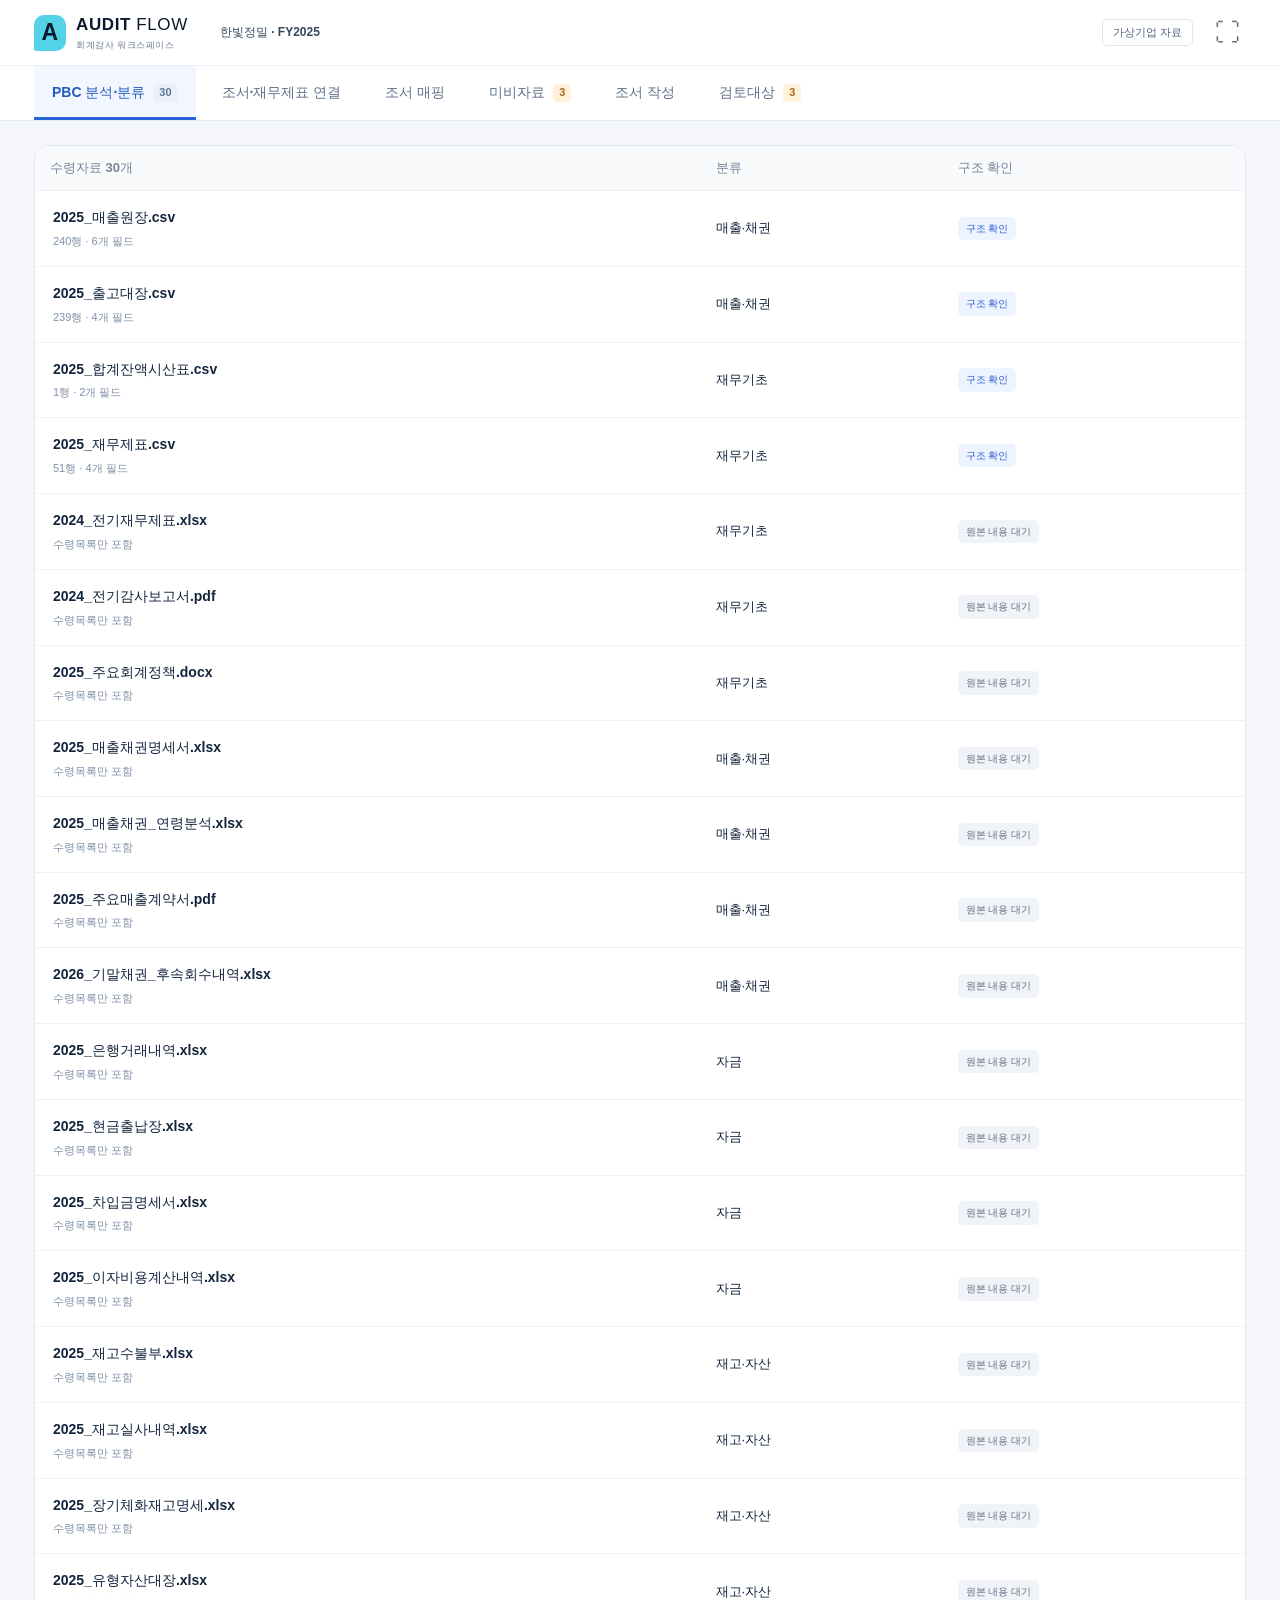
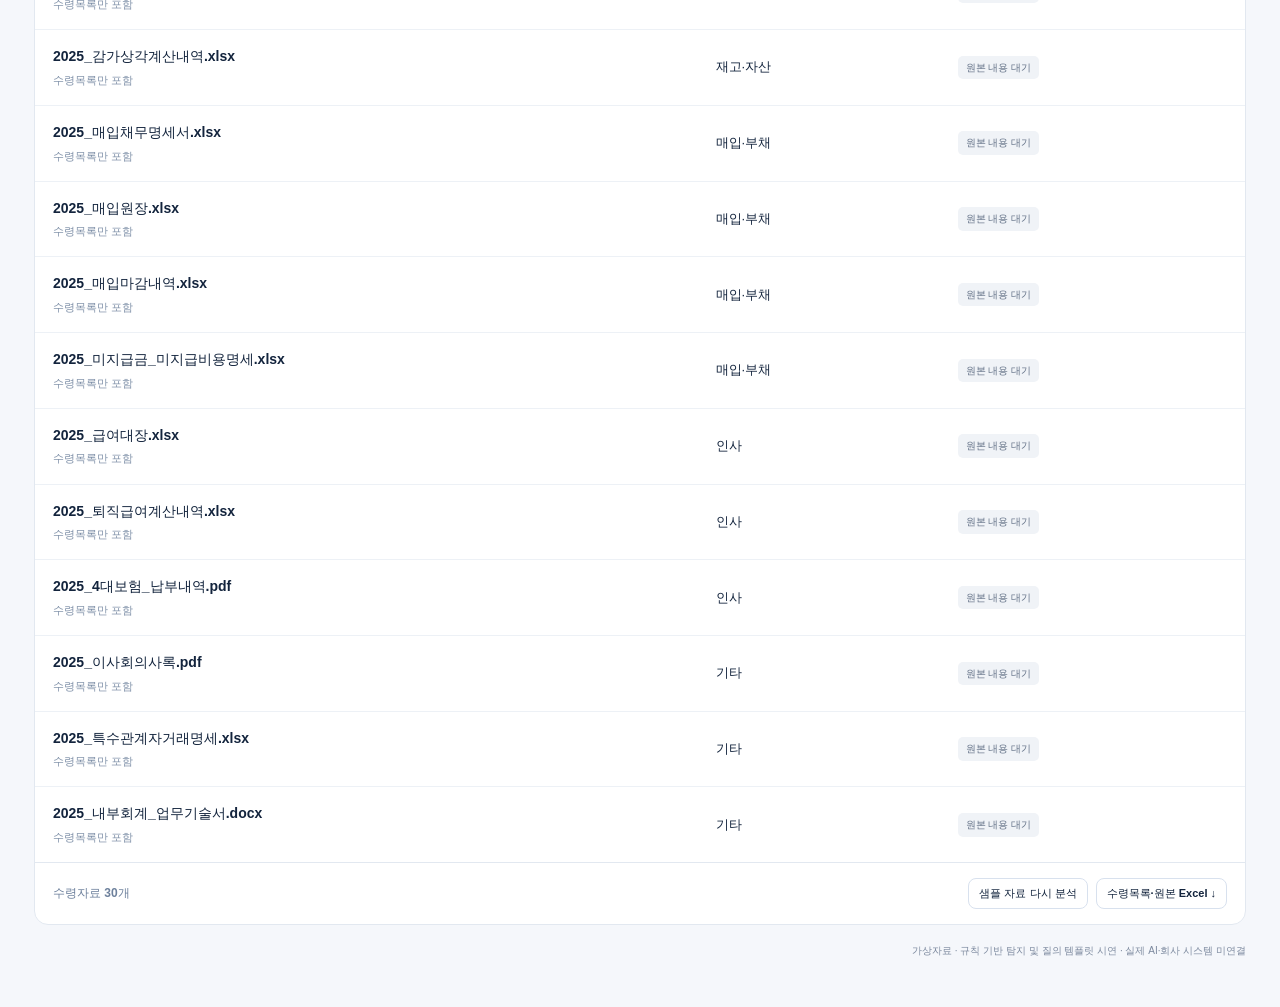
==== commit e1f9a207: "Set the three requested missing documents and audit reasons" ====
--- a/audit-demo/index.html
+++ b/audit-demo/index.html
@@ -30,9 +30,9 @@
         <button data-view="pbc" class="nav-item active" aria-current="page">PBC 분석·분류<span class="nav-count" id="file-nav-count">30</span></button>
         <button data-view="overview" class="nav-item">조서·재무제표 연결</button>
         <button data-view="workpapers" class="nav-item">조서 매핑</button>
-        <button data-view="gaps" class="nav-item">미비자료<span class="nav-count warm" id="gap-nav-count">29</span></button>
+        <button data-view="gaps" class="nav-item">미비자료<span class="nav-count warm" id="gap-nav-count">3</span></button>
         <button data-view="paper" class="nav-item">조서 작성</button>
-        <button data-view="findings" class="nav-item">검토대상<span class="nav-count warm" id="issue-nav-count">6</span></button>
+        <button data-view="findings" class="nav-item">검토대상<span class="nav-count warm" id="issue-nav-count">3</span></button>
       </nav>
     </header>
     <main>
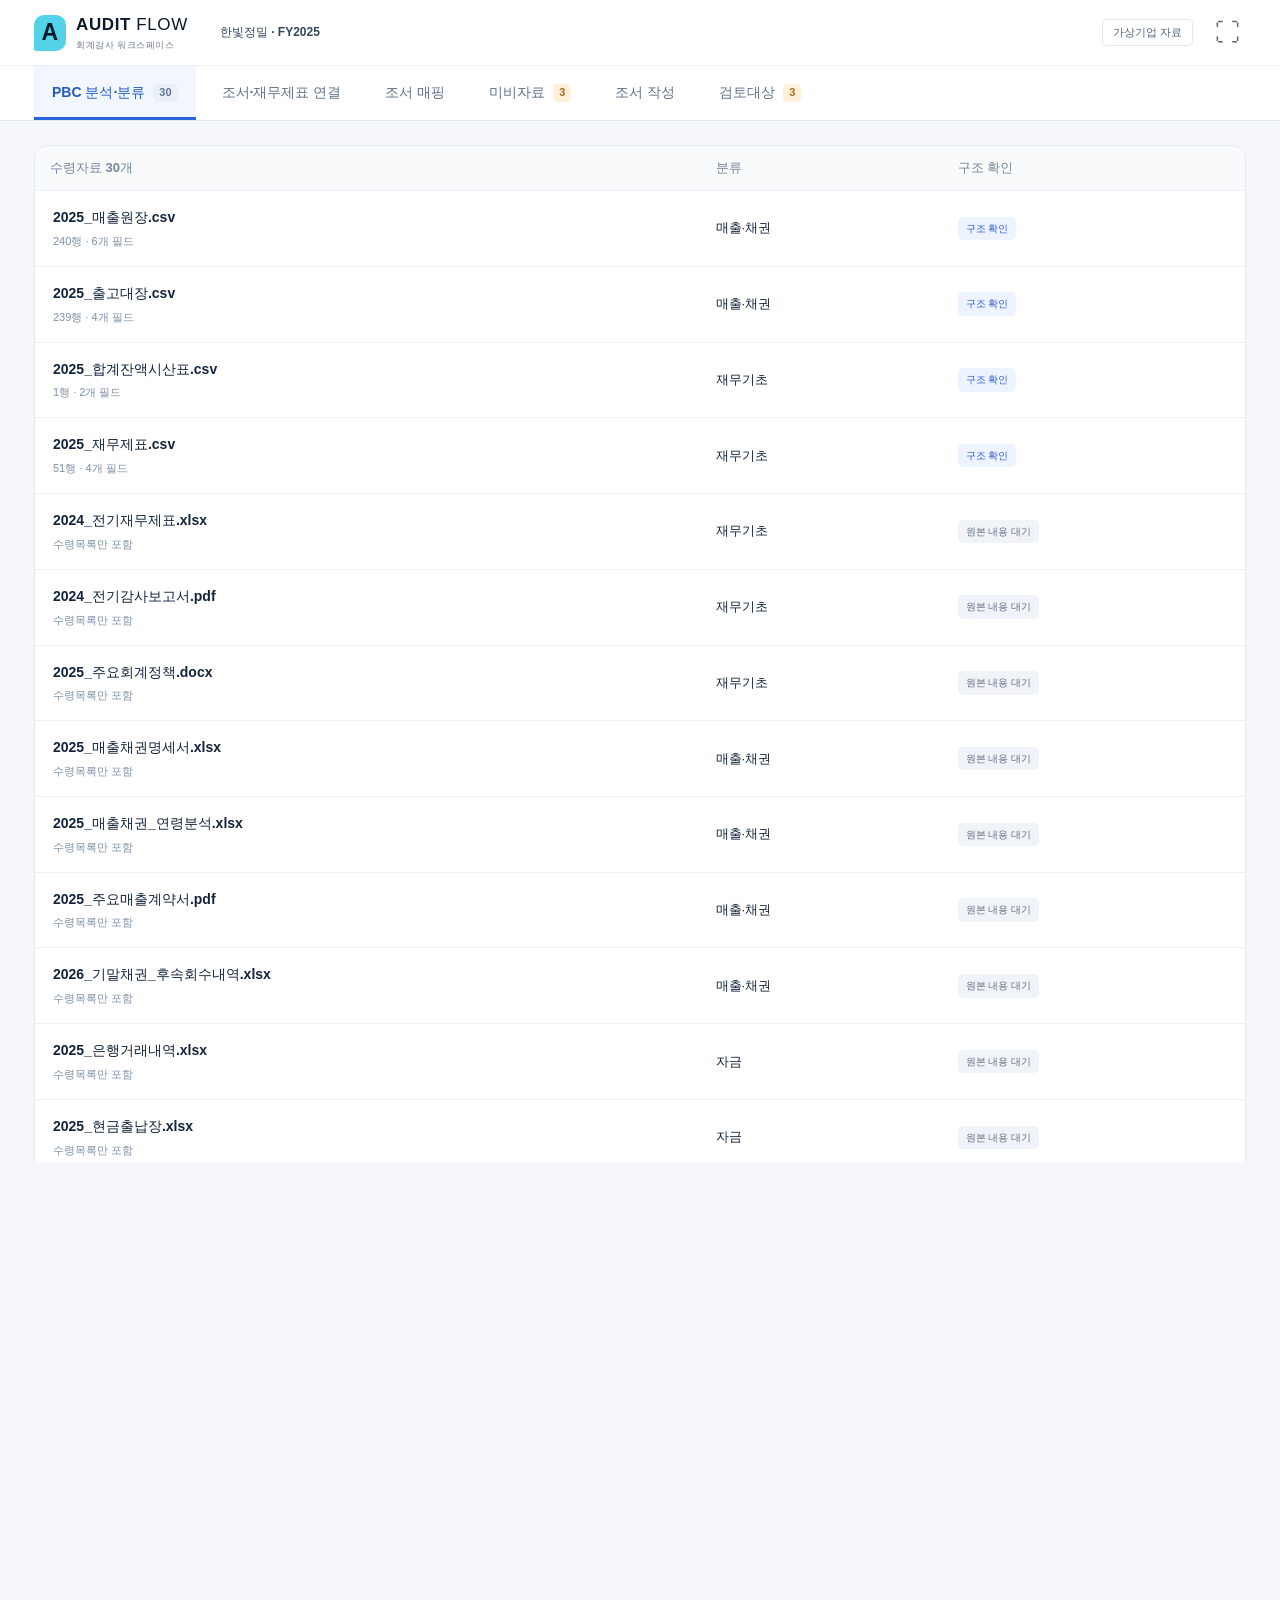
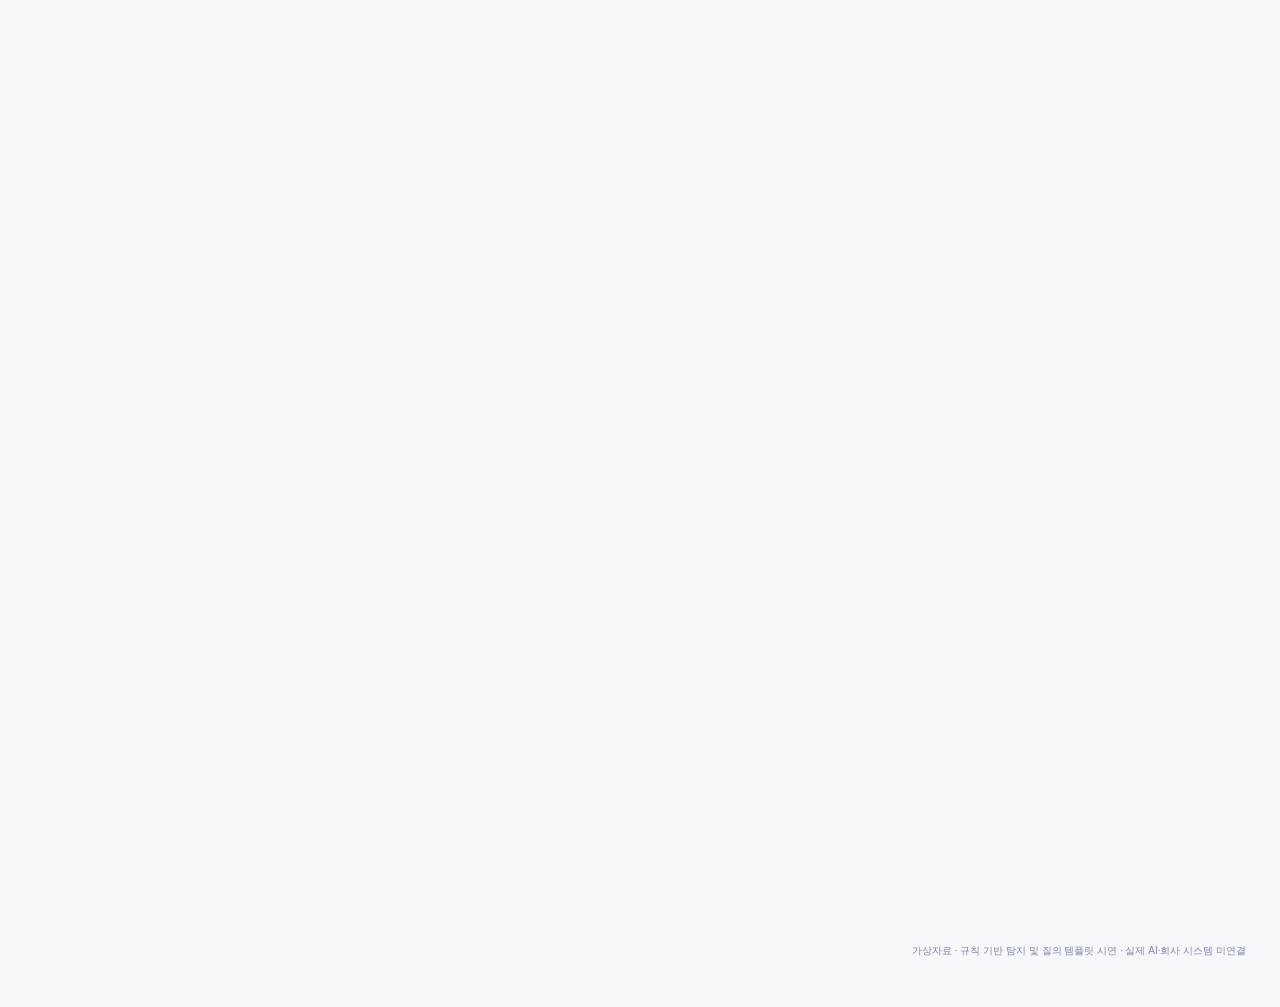
==== commit f38c05b8: "Normalize workpaper writing states and add 60-second audit demo video renderer" ====
--- a/audit-demo/index.html
+++ b/audit-demo/index.html
@@ -37,7 +37,7 @@
     </header>
     <main>
       <div class="page-heading" hidden><div><h1 id="view-title">재무제표 · PBC 연결</h1><p id="view-subtitle">당기·전기 금액을 확인하고, 오른쪽에서 계정별 매핑과 자료 연결을 확인합니다.</p></div></div>
-      <div id="view" tabindex="-1"><!-- INITIAL_VIEW --><section class="panel pbc-list-panel" aria-label="수령 PBC 목록"><div class="pbc-scroll"><table class="pbc-table"><thead><tr><th scope="col">수령자료 30개</th><th scope="col">분류</th><th scope="col">구조 확인</th></tr></thead><tbody><tr class=""><td><button class="pbc-file" data-pbc-file="ledger" aria-expanded="false">2025_매출원장.csv<small>240행 · 6개 필드</small></button></td><td>매출·채권</td><td><span class="status blue">구조 확인</span></td></tr><tr class=""><td><button class="pbc-file" data-pbc-file="shipments" aria-expanded="false">2025_출고대장.csv<small>239행 · 4개 필드</small></button></td><td>매출·채권</td><td><span class="status blue">구조 확인</span></td></tr><tr class=""><td><button class="pbc-file" data-pbc-file="trialBalance" aria-expanded="false">2025_합계잔액시산표.csv<small>1행 · 2개 필드</small></button></td><td>재무기초</td><td><span class="status blue">구조 확인</span></td></tr><tr class=""><td><button class="pbc-file" data-pbc-file="financials" aria-expanded="false">2025_재무제표.csv<small>51행 · 4개 필드</small></button></td><td>재무기초</td><td><span class="status blue">구조 확인</span></td></tr><tr class=""><td><button class="pbc-file" data-pbc-file="priorFinancials" aria-expanded="false">2024_전기재무제표.xlsx<small>수령목록만 포함</small></button></td><td>재무기초</td><td><span class="status gray">원본 내용 대기</span></td></tr><tr class=""><td><button class="pbc-file" data-pbc-file="priorAuditReport" aria-expanded="false">2024_전기감사보고서.pdf<small>수령목록만 포함</small></button></td><td>재무기초</td><td><span class="status gray">원본 내용 대기</span></td></tr><tr class=""><td><button class="pbc-file" data-pbc-file="accountingPolicies" aria-expanded="false">2025_주요회계정책.docx<small>수령목록만 포함</small></button></td><td>재무기초</td><td><span class="status gray">원본 내용 대기</span></td></tr><tr class=""><td><button class="pbc-file" data-pbc-file="receivablesSchedule" aria-expanded="false">2025_매출채권명세서.xlsx<small>수령목록만 포함</small></button></td><td>매출·채권</td><td><span class="status gray">원본 내용 대기</span></td></tr><tr class=""><td><button class="pbc-file" data-pbc-file="receivablesAging" aria-expanded="false">2025_매출채권_연령분석.xlsx<small>수령목록만 포함</small></button></td><td>매출·채권</td><td><span class="status gray">원본 내용 대기</span></td></tr><tr class=""><td><button class="pbc-file" data-pbc-file="salesContracts" aria-expanded="false">2025_주요매출계약서.pdf<small>수령목록만 포함</small></button></td><td>매출·채권</td><td><span class="status gray">원본 내용 대기</span></td></tr><tr class=""><td><button class="pbc-file" data-pbc-file="subsequentCollections" aria-expanded="false">2026_기말채권_후속회수내역.xlsx<small>수령목록만 포함</small></button></td><td>매출·채권</td><td><span class="status gray">원본 내용 대기</span></td></tr><tr class=""><td><button class="pbc-file" data-pbc-file="bankTransactions" aria-expanded="false">2025_은행거래내역.xlsx<small>수령목록만 포함</small></button></td><td>자금</td><td><span class="status gray">원본 내용 대기</span></td></tr><tr class=""><td><button class="pbc-file" data-pbc-file="cashBook" aria-expanded="false">2025_현금출납장.xlsx<small>수령목록만 포함</small></button></td><td>자금</td><td><span class="status gray">원본 내용 대기</span></td></tr><tr class=""><td><button class="pbc-file" data-pbc-file="borrowingsSchedule" aria-expanded="false">2025_차입금명세서.xlsx<small>수령목록만 포함</small></button></td><td>자금</td><td><span class="status gray">원본 내용 대기</span></td></tr><tr class=""><td><button class="pbc-file" data-pbc-file="interestCalculation" aria-expanded="false">2025_이자비용계산내역.xlsx<small>수령목록만 포함</small></button></td><td>자금</td><td><span class="status gray">원본 내용 대기</span></td></tr><tr class=""><td><button class="pbc-file" data-pbc-file="inventoryMovement" aria-expanded="false">2025_재고수불부.xlsx<small>수령목록만 포함</small></button></td><td>재고·자산</td><td><span class="status gray">원본 내용 대기</span></td></tr><tr class=""><td><button class="pbc-file" data-pbc-file="inventoryCount" aria-expanded="false">2025_재고실사내역.xlsx<small>수령목록만 포함</small></button></td><td>재고·자산</td><td><span class="status gray">원본 내용 대기</span></td></tr><tr class=""><td><button class="pbc-file" data-pbc-file="slowMovingInventory" aria-expanded="false">2025_장기체화재고명세.xlsx<small>수령목록만 포함</small></button></td><td>재고·자산</td><td><span class="status gray">원본 내용 대기</span></td></tr><tr class=""><td><button class="pbc-file" data-pbc-file="fixedAssetRegister" aria-expanded="false">2025_유형자산대장.xlsx<small>수령목록만 포함</small></button></td><td>재고·자산</td><td><span class="status gray">원본 내용 대기</span></td></tr><tr class=""><td><button class="pbc-file" data-pbc-file="depreciationSchedule" aria-expanded="false">2025_감가상각계산내역.xlsx<small>수령목록만 포함</small></button></td><td>재고·자산</td><td><span class="status gray">원본 내용 대기</span></td></tr><tr class=""><td><button class="pbc-file" data-pbc-file="payablesSchedule" aria-expanded="false">2025_매입채무명세서.xlsx<small>수령목록만 포함</small></button></td><td>매입·부채</td><td><span class="status gray">원본 내용 대기</span></td></tr><tr class=""><td><button class="pbc-file" data-pbc-file="purchasesLedger" aria-expanded="false">2025_매입원장.xlsx<small>수령목록만 포함</small></button></td><td>매입·부채</td><td><span class="status gray">원본 내용 대기</span></td></tr><tr class=""><td><button class="pbc-file" data-pbc-file="purchaseClosing" aria-expanded="false">2025_매입마감내역.xlsx<small>수령목록만 포함</small></button></td><td>매입·부채</td><td><span class="status gray">원본 내용 대기</span></td></tr><tr class=""><td><button class="pbc-file" data-pbc-file="accrualsSchedule" aria-expanded="false">2025_미지급금_미지급비용명세.xlsx<small>수령목록만 포함</small></button></td><td>매입·부채</td><td><span class="status gray">원본 내용 대기</span></td></tr><tr class=""><td><button class="pbc-file" data-pbc-file="payrollLedger" aria-expanded="false">2025_급여대장.xlsx<small>수령목록만 포함</small></button></td><td>인사</td><td><span class="status gray">원본 내용 대기</span></td></tr><tr class=""><td><button class="pbc-file" data-pbc-file="retirementBenefits" aria-expanded="false">2025_퇴직급여계산내역.xlsx<small>수령목록만 포함</small></button></td><td>인사</td><td><span class="status gray">원본 내용 대기</span></td></tr><tr class=""><td><button class="pbc-file" data-pbc-file="socialInsurance" aria-expanded="false">2025_4대보험_납부내역.pdf<small>수령목록만 포함</small></button></td><td>인사</td><td><span class="status gray">원본 내용 대기</span></td></tr><tr class=""><td><button class="pbc-file" data-pbc-file="boardMinutes" aria-expanded="false">2025_이사회의사록.pdf<small>수령목록만 포함</small></button></td><td>기타</td><td><span class="status gray">원본 내용 대기</span></td></tr><tr class=""><td><button class="pbc-file" data-pbc-file="relatedParties" aria-expanded="false">2025_특수관계자거래명세.xlsx<small>수령목록만 포함</small></button></td><td>기타</td><td><span class="status gray">원본 내용 대기</span></td></tr><tr class=""><td><button class="pbc-file" data-pbc-file="internalControlNarrative" aria-expanded="false">2025_내부회계_업무기술서.docx<small>수령목록만 포함</small></button></td><td>기타</td><td><span class="status gray">원본 내용 대기</span></td></tr></tbody></table></div><div class="pbc-list-actions"><span>수령자료 30개</span><div class="two-buttons"><button class="button small" data-action="load">샘플 자료 다시 분석</button><button class="button small" data-action="source-xlsx">수령목록·원본 Excel ↓</button></div></div><div id="load-status"></div></section><!-- /INITIAL_VIEW --></div>
+      <div id="view" tabindex="-1"><!-- INITIAL_VIEW --><section class="panel pbc-list-panel" aria-label="수령 PBC 목록"><div class="pbc-scroll"><table class="pbc-table"><thead><tr><th scope="col">수령자료 30개</th><th scope="col">분류</th><th scope="col">구조 확인</th></tr></thead><tbody><tr class=""><td><button class="pbc-file" data-pbc-file="ledger" aria-expanded="false">2025_매출원장.csv<small>240행 · 6개 필드</small></button></td><td>매출·채권</td><td><span class="status blue">구조 확인</span></td></tr><tr class=""><td><button class="pbc-file" data-pbc-file="shipments" aria-expanded="false">2025_출고대장.csv<small>239행 · 4개 필드</small></button></td><td>매출·채권</td><td><span class="status blue">구조 확인</span></td></tr><tr class=""><td><button class="pbc-file" data-pbc-file="trialBalance" aria-expanded="false">2025_합계잔액시산표.csv<small>1행 · 2개 필드</small></button></td><td>재무기초</td><td><span class="status blue">구조 확인</span></td></tr><tr class=""><td><button class="pbc-file" data-pbc-file="financials" aria-expanded="false">2025_재무제표.csv<small>51행 · 4개 필드</small></button></td><td>재무기초</td><td><span class="status blue">구조 확인</span></td></tr><tr class=""><td><button class="pbc-file" data-pbc-file="priorFinancials" aria-expanded="false">2024_전기재무제표.xlsx<small>수령목록만 포함</small></button></td><td>재무기초</td><td><span class="status gray">원본 내용 대기</span></td></tr><tr class=""><td><button class="pbc-file" data-pbc-file="priorAuditReport" aria-expanded="false">2024_전기감사보고서.pdf<small>수령목록만 포함</small></button></td><td>재무기초</td><td><span class="status gray">원본 내용 대기</span></td></tr><tr class=""><td><button class="pbc-file" data-pbc-file="accountingPolicies" aria-expanded="false">2025_주요회계정책.docx<small>수령목록만 포함</small></button></td><td>재무기초</td><td><span class="status gray">원본 내용 대기</span></td></tr><tr class=""><td><button class="pbc-file" data-pbc-file="receivablesSchedule" aria-expanded="false">2025_매출채권명세서.xlsx<small>수령목록만 포함</small></button></td><td>매출·채권</td><td><span class="status gray">원본 내용 대기</span></td></tr><tr class=""><td><button class="pbc-file" data-pbc-file="receivablesAging" aria-expanded="false">2025_매출채권_연령분석.xlsx<small>수령목록만 포함</small></button></td><td>매출·채권</td><td><span class="status gray">원본 내용 대기</span></td></tr><tr class=""><td><button class="pbc-file" data-pbc-file="salesContracts" aria-expanded="false">2025_주요매출계약서.pdf<small>수령목록만 포함</small></button></td><td>매출·채권</td><td><span class="status gray">원본 내용 대기</span></td></tr><tr class=""><td><button class="pbc-file" data-pbc-file="subsequentCollections" aria-expanded="false">2026_기말채권_후속회수내역.xlsx<small>수령목록만 포함</small></button></td><td>매출·채권</td><td><span class="status gray">원본 내용 대기</span></td></tr><tr class=""><td><button class="pbc-file" data-pbc-file="bankTransactions" aria-expanded="false">2025_은행거래내역.xlsx<small>수령목록만 포함</small></button></td><td>자금</td><td><span class="status gray">원본 내용 대기</span></td></tr><tr class=""><td><button class="pbc-file" data-pbc-file="cashBook" aria-expanded="false">2025_현금출납장.xlsx<small>수령목록만 포함</small></button></td><td>자금</td><td><span class="status gray">원본 내용 대기</span></td></tr><tr class=""><td><button class="pbc-file" data-pbc-file="borrowingsSchedule" aria-expanded="false">2025_차입금명세서.xlsx<small>수령목록만 포함</small></button></td><td>자금</td><td><span class="status gray">원본 내용 대기</span></td></tr><tr class=""><td><button class="pbc-file" data-pbc-file="interestCalculation" aria-expanded="false">2025_이자비용계산내역.xlsx<small>수령목록만 포함</small></button></td><td>자금</td><td><span class="status gray">원본 내용 대기</span></td></tr><tr class=""><td><button class="pbc-file" data-pbc-file="inventoryMovement" aria-expanded="false">2025_재고수불부.xlsx<small>수령목록만 포함</small></button></td><td>재고·자산</td><td><span class="status gray">원본 내용 대기</span></td></tr><tr class=""><td><button class="pbc-file" data-pbc-file="inventoryCount" aria-expanded="false">2025_재고실사내역.xlsx<small>수령목록만 포함</small></button></td><td>재고·자산</td><td><span class="status gray">원본 내용 대기</span></td></tr><tr class=""><td><button class="pbc-file" data-pbc-file="slowMovingInventory" aria-expanded="false">2025_장기체화재고명세.xlsx<small>수령목록만 포함</small></button></td><td>재고·자산</td><td><span class="status gray">원본 내용 대기</span></td></tr><tr class=""><td><button class="pbc-file" data-pbc-file="fixedAssetRegister" aria-expanded="false">2025_유형자산대장.xlsx<small>수령목록만 포함</small></button></td><td>재고·자산</td><td><span class="status gray">원본 내용 대기</span></td></tr><tr class=""><td><button class="pbc-file" data-pbc-file="depreciationSchedule" aria-expanded="false">2025_감가상각계산내역.xlsx<small>수령목록만 포함</small></button></td><td>재고·자산</td><td><span class="status gray">원본 내용 대기</span></td></tr><tr class=""><td><button class="pbc-file" data-pbc-file="payablesSchedule" aria-expanded="false">2025_매입채무명세서.xlsx<small>수령목록만 포함</small></button></td><td>매입·부채</td><td><span class="status gray">원본 내용 대기</span></td></tr><tr class=""><td><button class="pbc-file" data-pbc-file="purchasesLedger" aria-expanded="false">2025_매입원장.xlsx<small>수령목록만 포함</small></button></td><td>매입·부채</td><td><span class="status gray">원본 내용 대기</span></td></tr><tr class=""><td><button class="pbc-file" data-pbc-file="purchaseClosing" aria-expanded="false">2025_매입마감내역.xlsx<small>수령목록만 포함</small></button></td><td>매입·부채</td><td><span class="status gray">원본 내용 대기</span></td></tr><tr class=""><td><button class="pbc-file" data-pbc-file="accrualsSchedule" aria-expanded="false">2025_미지급금_미지급비용명세.xlsx<small>수령목록만 포함</small></button></td><td>매입·부채</td><td><span class="status gray">원본 내용 대기</span></td></tr><tr class=""><td><button class="pbc-file" data-pbc-file="payrollLedger" aria-expanded="false">2025_급여대장.xlsx<small>수령목록만 포함</small></button></td><td>인사</td><td><span class="status gray">원본 내용 대기</span></td></tr><tr class=""><td><button class="pbc-file" data-pbc-file="retirementBenefits" aria-expanded="false">2025_퇴직급여계산내역.xlsx<small>수령목록만 포함</small></button></td><td>인사</td><td><span class="status gray">원본 내용 대기</span></td></tr><tr class=""><td><button class="pbc-file" data-pbc-file="socialInsurance" aria-expanded="false">2025_4대보험_납부내역.pdf<small>수령목록만 포함</small></button></td><td>인사</td><td><span class="status gray">원본 내용 대기</span></td></tr><tr class=""><td><button class="pbc-file" data-pbc-file="boardMinutes" aria-expanded="false">2025_이사회의사록.pdf<small>수령목록만 포함</small></button></td><td>기타</td><td><span class="status gray">원본 내용 대기</span></td></tr><tr class=""><td><button class="pbc-file" data-pbc-file="relatedParties" aria-expanded="false">2025_특수관계자거래명세.xlsx<small>수령목록만 포함</small></button></td><td>기타</td><td><span class="status gray">원본 내용 대기</span></td></tr><tr class=""><td><button class="pbc-file" data-pbc-file="internalControlNarrative" aria-expanded="false">2025_내부회계_업무기술서.docx<small>수령목록만 포함</small></button></td><td>기타</td><td><span class="status gray">원본 내용 대기</span></td></tr></tbody></table></div><div class="pbc-list-actions"><span>수령자료 30개</span><div class="two-buttons"><button class="button small" data-action="load">자료 다시 분석</button><button class="button small" data-action="source-xlsx">수령목록·원본 Excel ↓</button></div></div><div id="load-status"></div></section><!-- /INITIAL_VIEW --></div>
       <div class="demo-disclosure">가상자료 · 규칙 기반 탐지 및 질의 템플릿 시연 · 실제 AI·회사 시스템 미연결</div>
     </main>
   </div>
